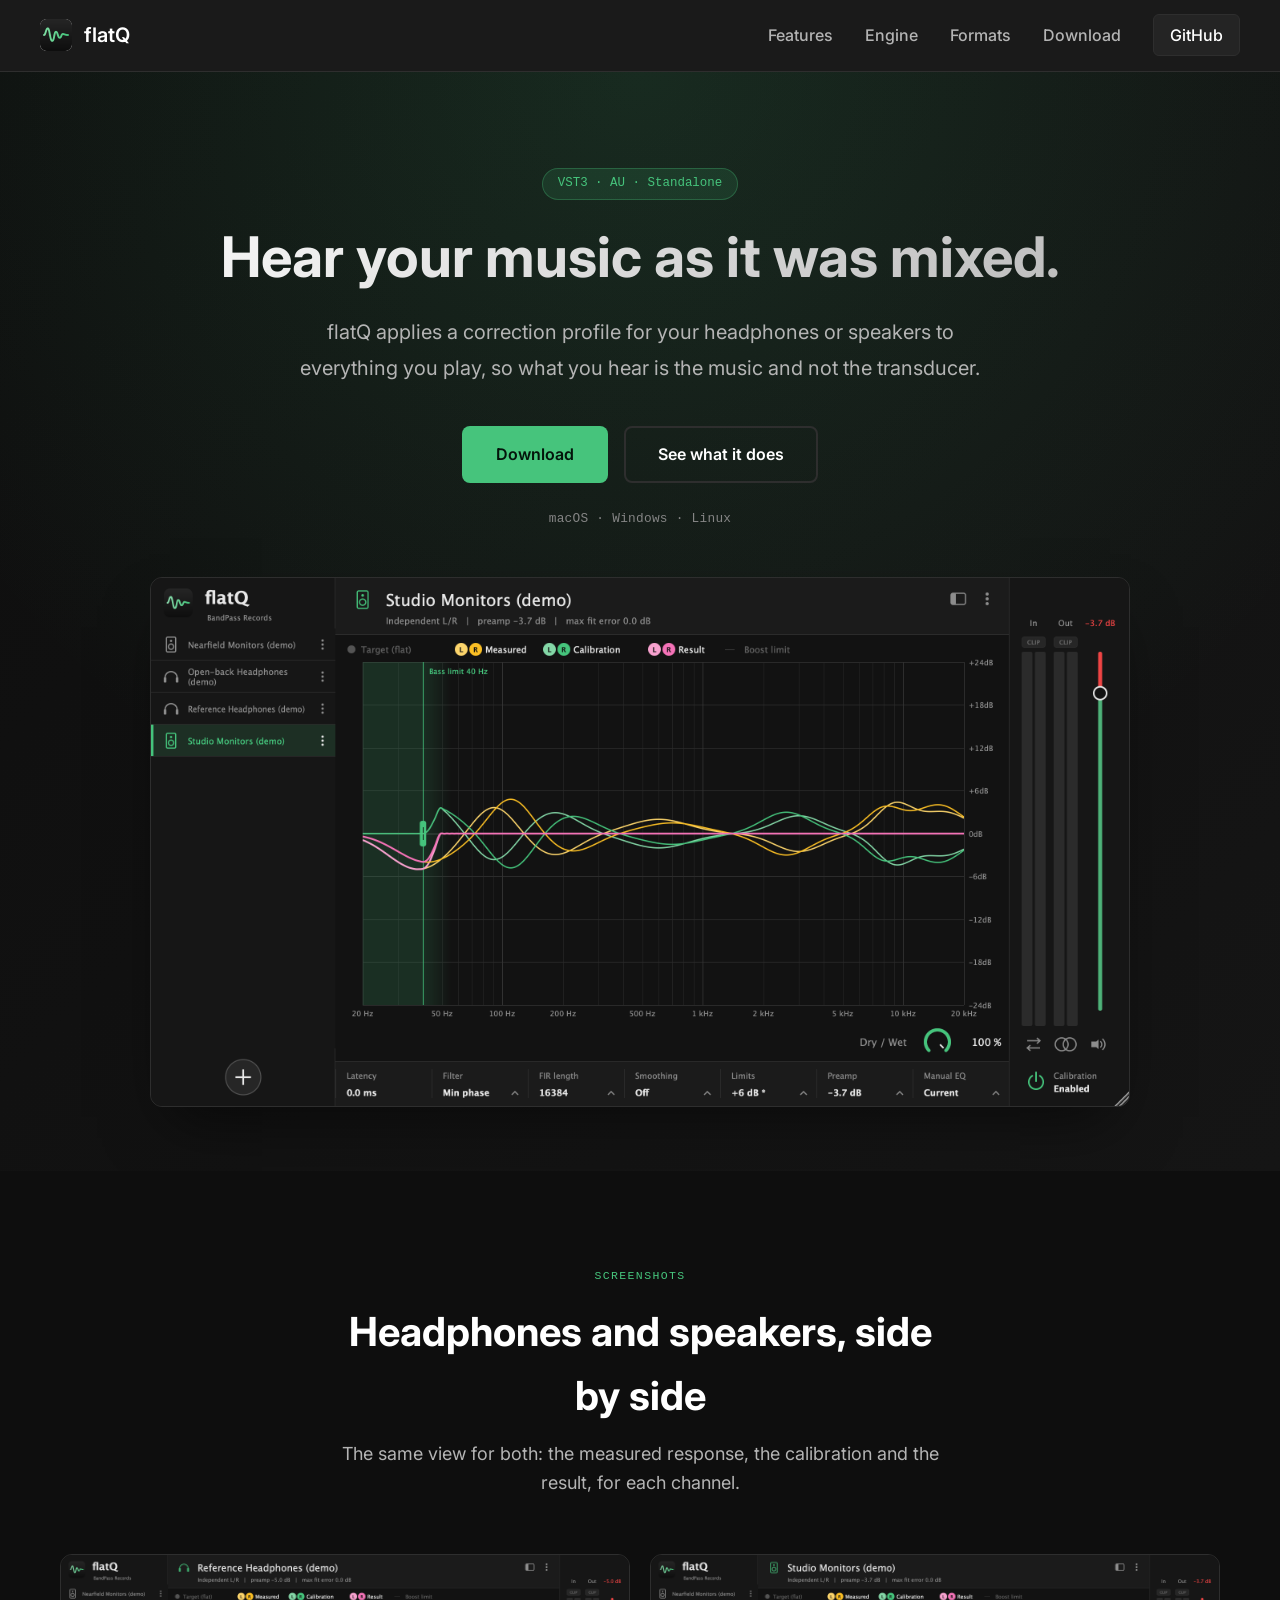
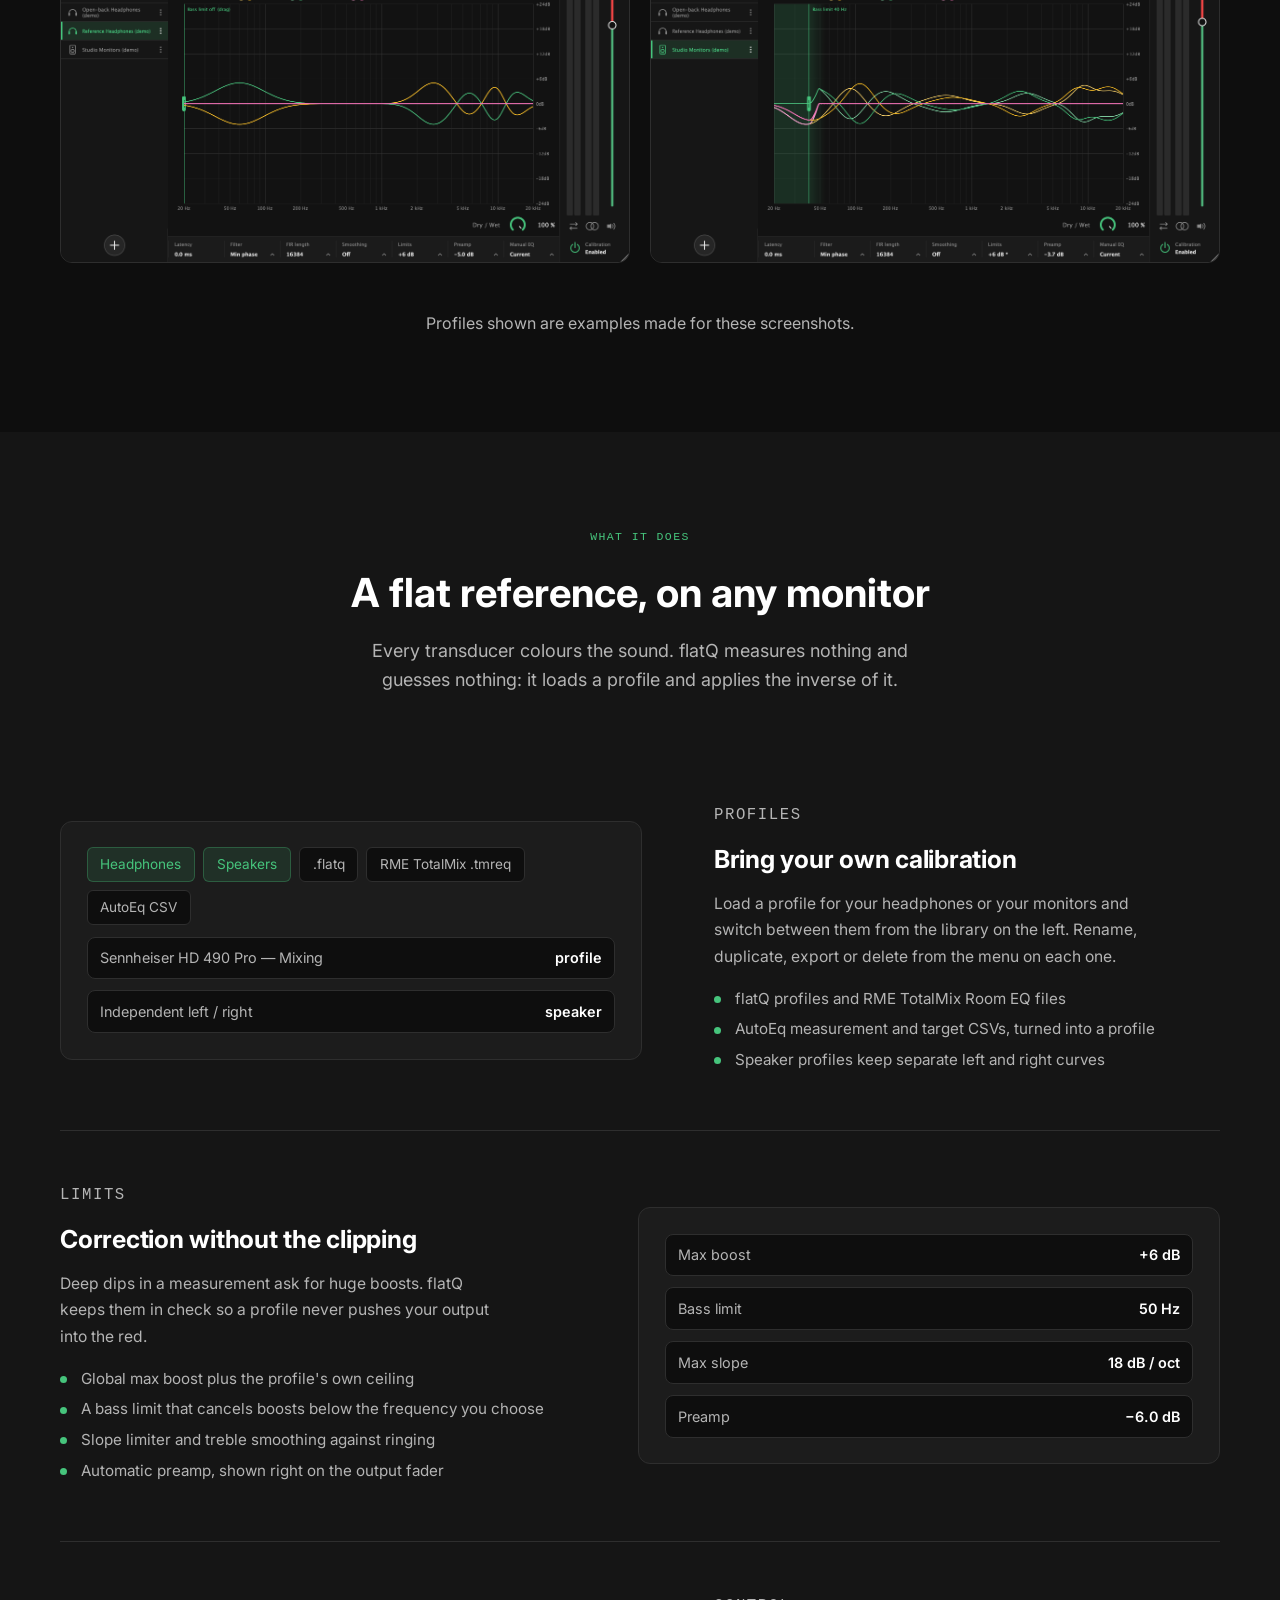
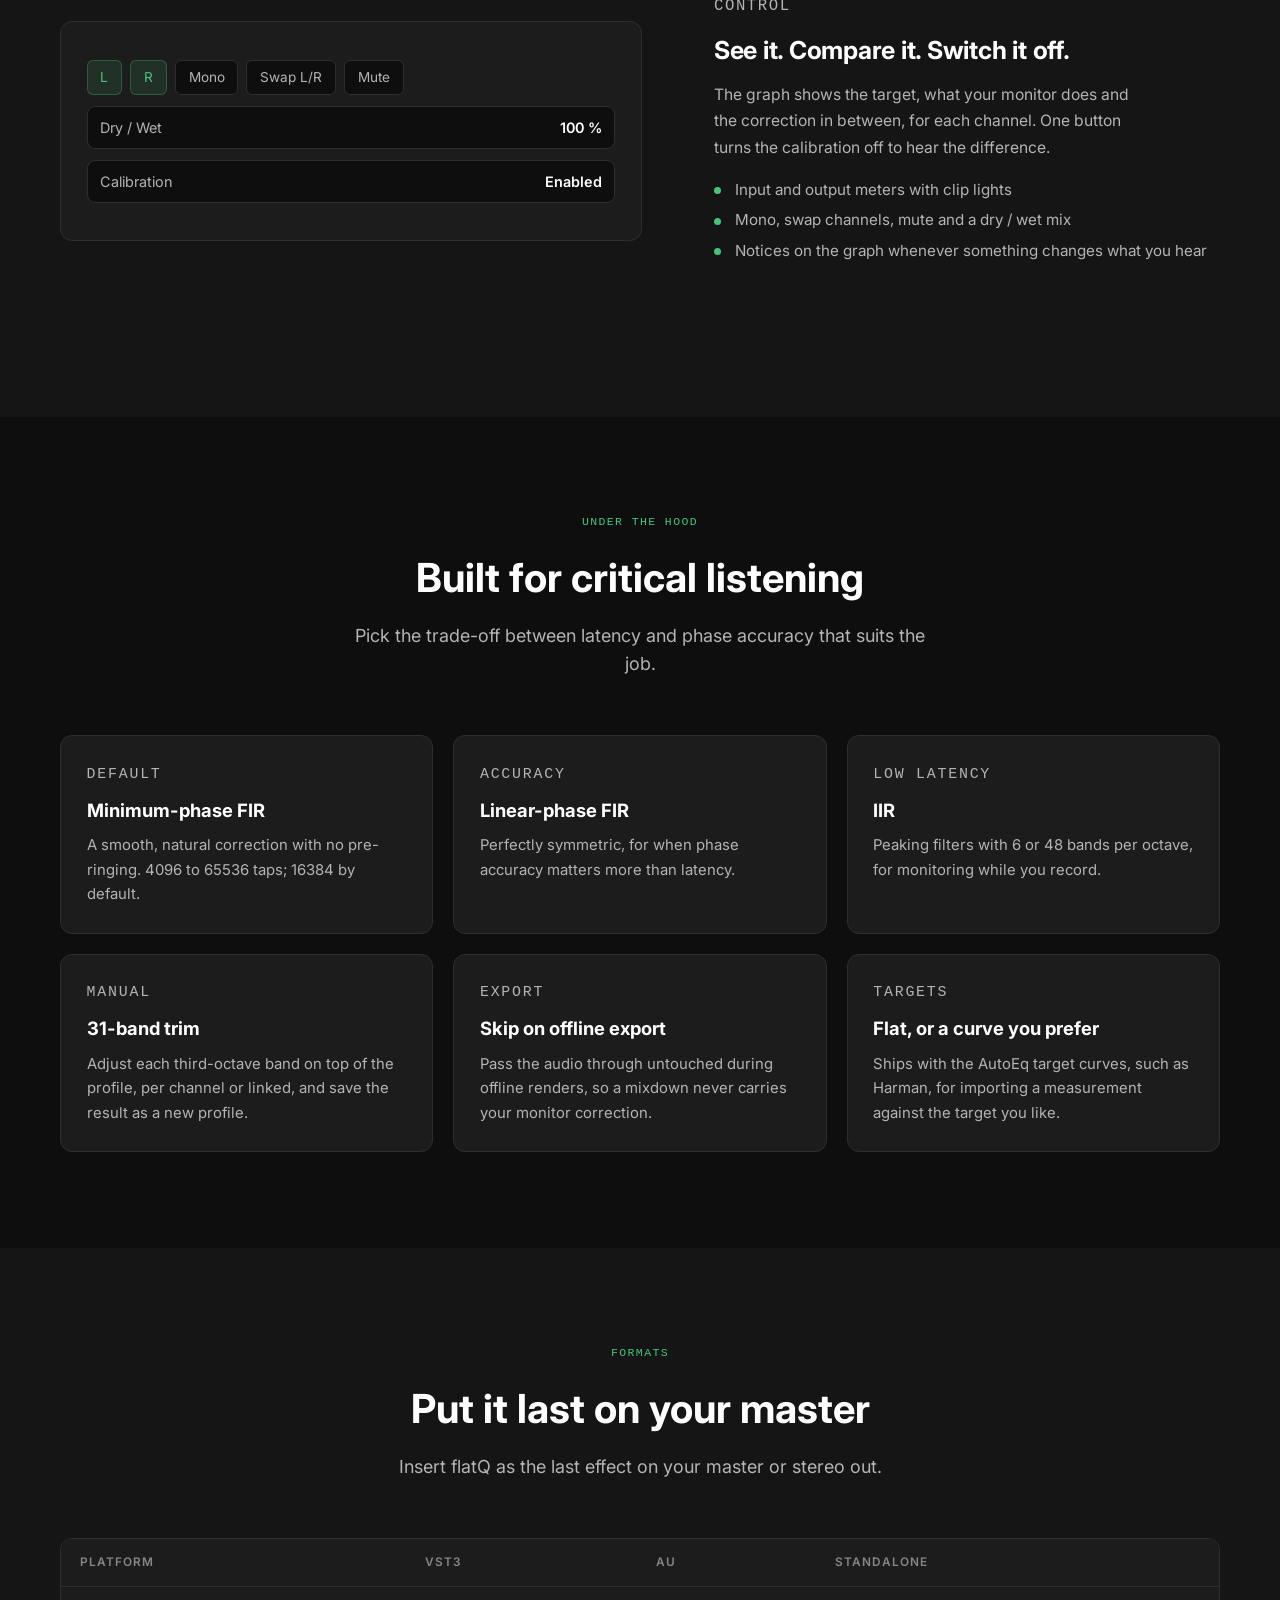
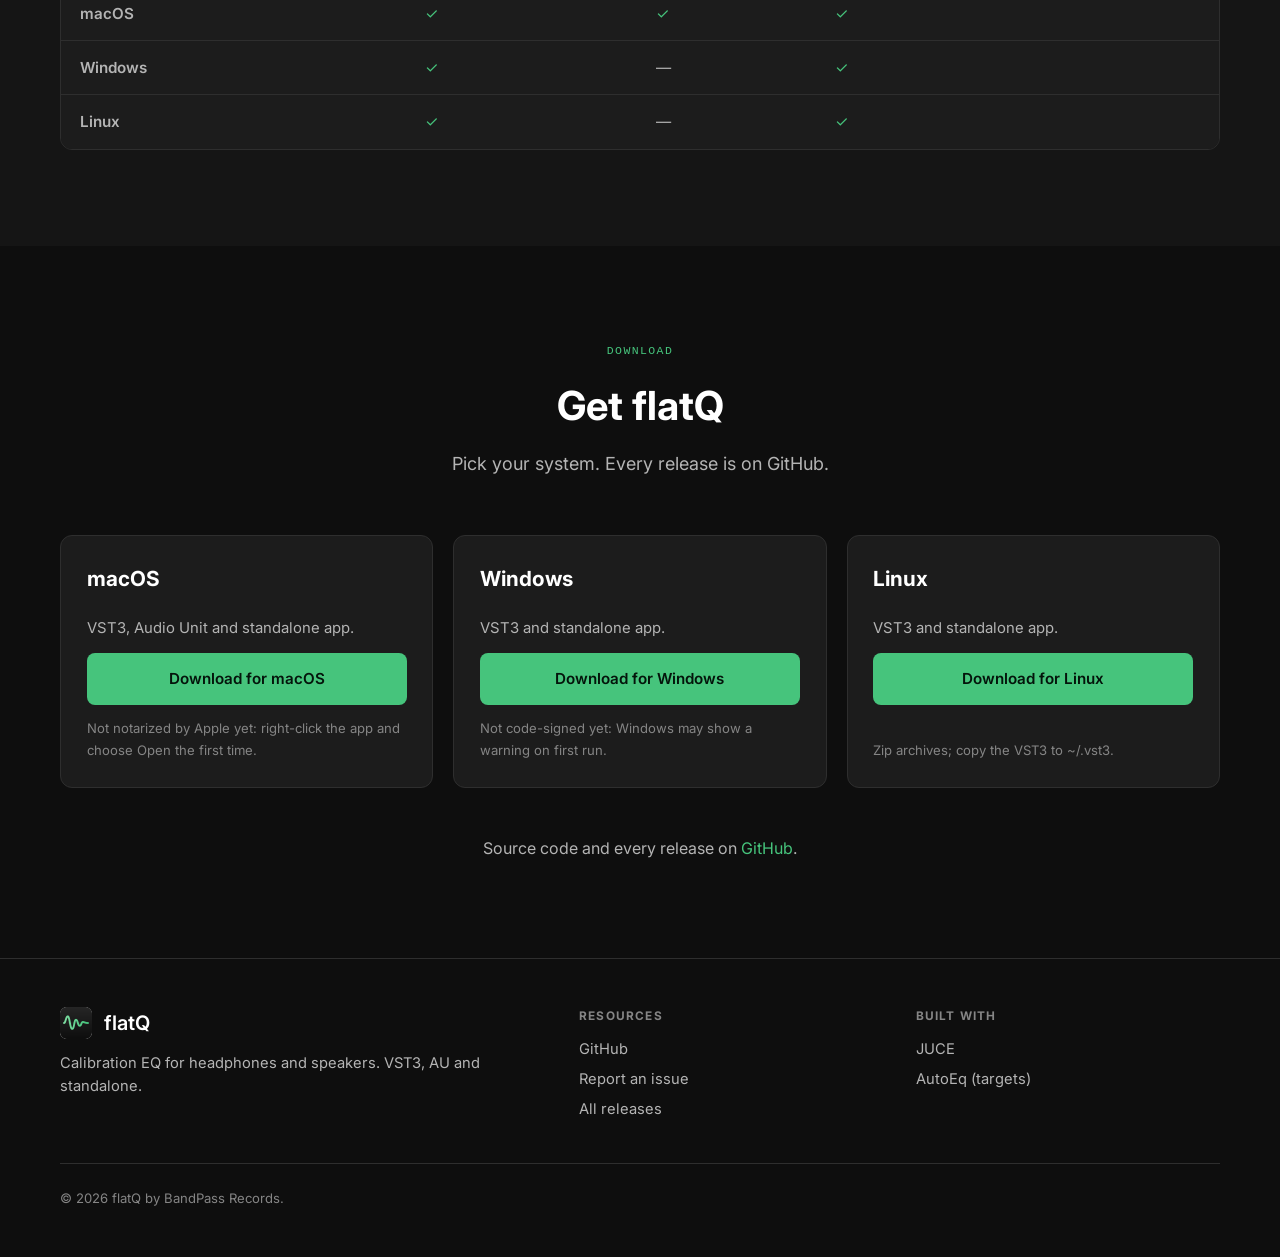
==== index.html @ 957452b2 "Site: clean screenshots with example profiles, gallery section" ====
<!doctype html>
<html lang="en">
<head>
<meta charset="utf-8">
<meta name="viewport" content="width=device-width, initial-scale=1">
<title>flatQ — Calibrate your headphones and speakers</title>
<meta name="description" content="flatQ is a calibration EQ plug-in (VST3, AU and standalone) that applies headphone and speaker correction profiles to your output.">
<link rel="icon" href="img/icon.png">
<link rel="preconnect" href="https://fonts.googleapis.com">
<link rel="preconnect" href="https://fonts.gstatic.com" crossorigin>
<link href="https://fonts.googleapis.com/css2?family=Inter:wght@300;400;500;600;700&display=swap" rel="stylesheet">
<style>
:root{
  --bg-darker:#0e0e0e; --bg-dark:#151515; --bg-card:#1c1c1c; --bg-raise:#242424;
  --text-primary:#fff; --text-secondary:#b4b4b4; --text-muted:#858585;
  --accent:#46c47c; --accent-hover:#5ad48e; --accent-soft:#46c47c1f; --accent-line:#46c47c4d;
  --border-color:#2e2e2e; --shadow:#0000008c;
}
*{box-sizing:border-box;margin:0;padding:0}
html{scroll-behavior:smooth;scroll-padding-top:72px}
body{background:var(--bg-darker);color:var(--text-primary);font-family:Inter,-apple-system,BlinkMacSystemFont,"Segoe UI",Roboto,sans-serif;line-height:1.6;overflow-x:hidden}
a{color:inherit}
.container{max-width:1200px;margin:0 auto;padding:0 20px}
.mono{font-family:SFMono-Regular,Consolas,"Liberation Mono",Menlo,monospace}

/* nav */
.navbar{position:sticky;top:0;z-index:1000;background:#1c1c1cf2;border-bottom:1px solid var(--border-color);backdrop-filter:blur(10px)}
.nav-content{display:flex;justify-content:space-between;align-items:center;padding:.9rem 0;gap:1rem}
.logo{display:flex;align-items:center;gap:12px;font-size:1.25rem;font-weight:600;text-decoration:none}
.logo img{width:32px;height:32px;border-radius:7px}
.nav-links{display:flex;align-items:center;gap:2rem}
.nav-links a{color:var(--text-secondary);font-weight:500;text-decoration:none;transition:color .3s}
.nav-links a:hover{color:var(--text-primary)}
.nav-links a.gh{background:var(--bg-raise);border:1px solid var(--border-color);border-radius:6px;padding:.45rem 1rem;color:var(--text-primary)}
.nav-links a.gh:hover{border-color:var(--accent-line)}

/* hero */
.hero{position:relative;overflow:hidden;text-align:center;padding:6rem 0 4rem;background:linear-gradient(135deg,var(--bg-darker) 0%,var(--bg-dark) 100%)}
.hero:before{content:"";position:absolute;inset:0;pointer-events:none;background:radial-gradient(circle at 50% 0,#46c47c26 0%,#0000 65%)}
.hero-content{position:relative;z-index:1}
.pill{display:inline-block;margin-bottom:1.6rem;padding:.3rem .9rem;border:1px solid var(--accent-line);background:var(--accent-soft);color:var(--accent);border-radius:99px;font-size:.78rem;text-decoration:none}
.hero-title{font-size:3.5rem;font-weight:700;line-height:1.15;margin-bottom:1.5rem;background:linear-gradient(135deg,#fff 0%,#b4b4b4 100%);-webkit-background-clip:text;background-clip:text;-webkit-text-fill-color:transparent}
.hero-subtitle{max-width:700px;margin:0 auto 2.5rem;color:var(--text-secondary);font-size:1.25rem;line-height:1.8}
.hero-buttons{display:flex;flex-wrap:wrap;justify-content:center;gap:1rem;margin-bottom:1.6rem}
.btn{display:inline-block;padding:.875rem 2rem;border-radius:8px;border:2px solid transparent;font-size:1rem;font-weight:600;text-decoration:none;transition:all .3s;cursor:pointer}
.btn-primary{background:var(--accent);color:#04140b}
.btn-primary:hover{background:var(--accent-hover);transform:translateY(-2px);box-shadow:0 8px 20px #46c47c4d}
.btn-secondary{border-color:var(--border-color);color:var(--text-primary)}
.btn-secondary:hover{border-color:var(--accent-line);background:var(--bg-card)}
.hero-plats{margin-bottom:3rem;color:var(--text-muted);font-size:.8rem;letter-spacing:.02em}
.app-window{background:var(--bg-card);border:1px solid var(--border-color);border-radius:12px;overflow:hidden}
.hero-visual .app-window{max-width:980px;margin:0 auto;box-shadow:0 30px 60px -20px var(--shadow)}
.app-window img{display:block;width:100%;height:auto}

/* sections */
section{padding:6rem 0}
.alt{background:var(--bg-dark)}
.section-head{max-width:600px;margin:0 auto 3.5rem;text-align:center}
.eyebrow{margin-bottom:.9rem;color:var(--accent);font-size:.72rem;letter-spacing:.12em;text-transform:uppercase}
.section-title{font-size:2.5rem;font-weight:700;margin-bottom:.75rem}
.section-subtitle{color:var(--text-secondary);font-size:1.125rem}

/* feature rows */
.feature-row{display:grid;grid-template-columns:1.15fr 1fr;gap:4.5rem;align-items:center;padding:3.2rem 0;border-bottom:1px solid var(--border-color)}
.feature-row:last-child{border-bottom:none}
.feature-row.reverse{grid-template-columns:1fr 1.15fr}
.feature-row.reverse .feature-visual{order:2}
.feature-kicker{margin-bottom:.7rem;color:var(--accent);font-size:.72rem;letter-spacing:.1em;text-transform:uppercase}
.feature-copy h3{margin-bottom:.7rem;font-size:1.55rem;font-weight:700;letter-spacing:-.01em}
.feature-copy p{color:var(--text-secondary);max-width:44ch;font-size:.98rem;line-height:1.7}
.feature-copy ul{margin-top:1rem;list-style:none;color:var(--text-secondary);font-size:.95rem}
.feature-copy li{position:relative;padding-left:1.3rem;margin-bottom:.4rem}
.feature-copy li:before{content:"";position:absolute;left:0;top:.62em;width:7px;height:7px;border-radius:50%;background:var(--accent)}
.visual{padding:1.6rem;display:flex;flex-direction:column;gap:.7rem;min-height:220px;justify-content:center}
.chips{display:flex;flex-wrap:wrap;gap:.5rem}
.chip{padding:.35rem .8rem;border:1px solid var(--border-color);border-radius:6px;background:var(--bg-darker);color:var(--text-secondary);font-size:.85rem}
.chip.on{border-color:var(--accent-line);background:var(--accent-soft);color:var(--accent)}
.row{display:flex;justify-content:space-between;gap:1rem;padding:.55rem .8rem;border:1px solid var(--border-color);border-radius:8px;background:var(--bg-darker);font-size:.9rem;color:var(--text-secondary)}
.row b{color:var(--text-primary);font-weight:600}

.shots{display:grid;grid-template-columns:1fr 1fr;gap:1.25rem}
.shots figure{margin:0}
/* cards */
.grid{display:grid;grid-template-columns:repeat(3,1fr);gap:1.25rem}
.card{padding:1.6rem;border:1px solid var(--border-color);border-radius:12px;background:var(--bg-card);transition:border-color .3s,transform .3s}
.card:hover{border-color:var(--accent-line);transform:translateY(-3px)}
.card .eyebrow{margin-bottom:.6rem}
.card h3{margin-bottom:.5rem;font-size:1.15rem}
.card p{color:var(--text-secondary);font-size:.93rem;line-height:1.65}
.more{margin-top:3rem;text-align:center;color:var(--text-secondary)}
.more a{color:var(--accent);text-decoration:none}
.more a:hover{text-decoration:underline}

/* formats table */
.table-wrap{overflow-x:auto;border:1px solid var(--border-color);border-radius:12px}
table{width:100%;border-collapse:collapse;background:var(--bg-card);font-size:.95rem}
th,td{padding:.9rem 1.2rem;text-align:left;border-bottom:1px solid var(--border-color)}
th{color:var(--text-muted);font-size:.74rem;letter-spacing:.08em;text-transform:uppercase;font-weight:600}
tr:last-child td{border-bottom:none}
td:first-child{font-weight:600}
td{color:var(--text-secondary)}
.yes{color:var(--accent)}

/* download */
.dl{display:grid;grid-template-columns:repeat(3,1fr);gap:1.25rem}
.dl .card{display:flex;flex-direction:column;gap:.8rem}
.dl .card h3{font-size:1.3rem}
.dl .card .note{margin-top:auto;color:var(--text-muted);font-size:.82rem}
.dl .btn{text-align:center;padding:.75rem 1.2rem;font-size:.95rem}

footer{padding:3rem 0;background:var(--bg-darker);border-top:1px solid var(--border-color)}
.foot{display:grid;grid-template-columns:1.6fr 1fr 1fr;gap:2rem}
.foot h4{margin-bottom:.8rem;color:var(--text-muted);font-size:.74rem;letter-spacing:.1em;text-transform:uppercase}
.foot p,.foot a{display:block;margin-bottom:.4rem;color:var(--text-secondary);font-size:.92rem;text-decoration:none}
.foot a:hover{color:var(--accent)}
.copy{margin-top:2.2rem;padding-top:1.5rem;border-top:1px solid var(--border-color);color:var(--text-muted);font-size:.82rem}

@media (max-width:900px){
  .hero-title{font-size:2.4rem}.section-title{font-size:2rem}
  .feature-row,.feature-row.reverse{grid-template-columns:1fr;gap:2rem}
  .feature-row.reverse .feature-visual{order:0}
  .grid,.dl,.foot,.shots{grid-template-columns:1fr}
  .nav-links a:not(.gh){display:none}
}
</style>
</head>
<body>

<header class="navbar">
  <div class="container nav-content">
    <a class="logo" href="#"><img src="img/icon.png" alt="">flatQ</a>
    <nav class="nav-links">
      <a href="#features">Features</a>
      <a href="#engine">Engine</a>
      <a href="#formats">Formats</a>
      <a href="#download">Download</a>
      <a class="gh" href="https://github.com/bandpassrecords/flatQ">GitHub</a>
    </nav>
  </div>
</header>

<main>
<section class="hero" style="padding-top:6rem">
  <div class="container hero-content">
    <a class="pill mono" href="#download">VST3 · AU · Standalone</a>
    <h1 class="hero-title">Hear your music as it was mixed.</h1>
    <p class="hero-subtitle">flatQ applies a correction profile for your headphones or speakers to everything you play, so what you hear is the music and not the transducer.</p>
    <div class="hero-buttons">
      <a class="btn btn-primary" href="#download">Download</a>
      <a class="btn btn-secondary" href="#features">See what it does</a>
    </div>
    <p class="hero-plats mono">macOS · Windows · Linux</p>
    <div class="hero-visual">
      <div class="app-window"><img src="img/app.png" alt="flatQ showing the left and right correction curves of a speaker profile, with the profile list, level meters and output fader"></div>
    </div>
  </div>
</section>

<section id="gallery">
  <div class="container">
    <div class="section-head">
      <p class="eyebrow mono">Screenshots</p>
      <h2 class="section-title">Headphones and speakers, side by side</h2>
      <p class="section-subtitle">The same view for both: the measured response, the calibration and the result, for each channel.</p>
    </div>
    <div class="shots">
      <figure class="app-window"><img src="img/app-headphones.png" alt="flatQ with a headphone profile loaded" loading="lazy"></figure>
      <figure class="app-window"><img src="img/app.png" alt="flatQ with a speaker profile loaded" loading="lazy"></figure>
    </div>
    <p class="more">Profiles shown are examples made for these screenshots.</p>
  </div>
</section>

<section id="features" class="alt">
  <div class="container">
    <div class="section-head">
      <p class="eyebrow mono">What it does</p>
      <h2 class="section-title">A flat reference, on any monitor</h2>
      <p class="section-subtitle">Every transducer colours the sound. flatQ measures nothing and guesses nothing: it loads a profile and applies the inverse of it.</p>
    </div>

    <div class="feature-rows">
      <div class="feature-row">
        <div class="feature-visual app-window visual">
          <div class="chips"><span class="chip on">Headphones</span><span class="chip on">Speakers</span><span class="chip">.flatq</span><span class="chip">RME TotalMix .tmreq</span><span class="chip">AutoEq CSV</span></div>
          <div class="row"><span>Sennheiser HD 490 Pro — Mixing</span><b>profile</b></div>
          <div class="row"><span>Independent left / right</span><b>speaker</b></div>
        </div>
        <div class="feature-copy">
          <p class="feature-kicker mono">Profiles</p>
          <h3>Bring your own calibration</h3>
          <p>Load a profile for your headphones or your monitors and switch between them from the library on the left. Rename, duplicate, export or delete from the menu on each one.</p>
          <ul>
            <li>flatQ profiles and RME TotalMix Room EQ files</li>
            <li>AutoEq measurement and target CSVs, turned into a profile</li>
            <li>Speaker profiles keep separate left and right curves</li>
          </ul>
        </div>
      </div>

      <div class="feature-row reverse">
        <div class="feature-visual app-window visual">
          <div class="row"><span>Max boost</span><b>+6 dB</b></div>
          <div class="row"><span>Bass limit</span><b>50 Hz</b></div>
          <div class="row"><span>Max slope</span><b>18 dB / oct</b></div>
          <div class="row"><span>Preamp</span><b>−6.0 dB</b></div>
        </div>
        <div class="feature-copy">
          <p class="feature-kicker mono">Limits</p>
          <h3>Correction without the clipping</h3>
          <p>Deep dips in a measurement ask for huge boosts. flatQ keeps them in check so a profile never pushes your output into the red.</p>
          <ul>
            <li>Global max boost plus the profile's own ceiling</li>
            <li>A bass limit that cancels boosts below the frequency you choose</li>
            <li>Slope limiter and treble smoothing against ringing</li>
            <li>Automatic preamp, shown right on the output fader</li>
          </ul>
        </div>
      </div>

      <div class="feature-row">
        <div class="feature-visual app-window visual">
          <div class="chips"><span class="chip on">L</span><span class="chip on">R</span><span class="chip">Mono</span><span class="chip">Swap L/R</span><span class="chip">Mute</span></div>
          <div class="row"><span>Dry / Wet</span><b>100 %</b></div>
          <div class="row"><span>Calibration</span><b class="yes">Enabled</b></div>
        </div>
        <div class="feature-copy">
          <p class="feature-kicker mono">Control</p>
          <h3>See it. Compare it. Switch it off.</h3>
          <p>The graph shows the target, what your monitor does and the correction in between, for each channel. One button turns the calibration off to hear the difference.</p>
          <ul>
            <li>Input and output meters with clip lights</li>
            <li>Mono, swap channels, mute and a dry / wet mix</li>
            <li>Notices on the graph whenever something changes what you hear</li>
          </ul>
        </div>
      </div>
    </div>
  </div>
</section>

<section id="engine">
  <div class="container">
    <div class="section-head">
      <p class="eyebrow mono">Under the hood</p>
      <h2 class="section-title">Built for critical listening</h2>
      <p class="section-subtitle">Pick the trade-off between latency and phase accuracy that suits the job.</p>
    </div>
    <div class="grid">
      <div class="card"><p class="eyebrow mono">Default</p><h3>Minimum-phase FIR</h3><p>A smooth, natural correction with no pre-ringing. 4096 to 65536 taps; 16384 by default.</p></div>
      <div class="card"><p class="eyebrow mono">Accuracy</p><h3>Linear-phase FIR</h3><p>Perfectly symmetric, for when phase accuracy matters more than latency.</p></div>
      <div class="card"><p class="eyebrow mono">Low latency</p><h3>IIR</h3><p>Peaking filters with 6 or 48 bands per octave, for monitoring while you record.</p></div>
      <div class="card"><p class="eyebrow mono">Manual</p><h3>31-band trim</h3><p>Adjust each third-octave band on top of the profile, per channel or linked, and save the result as a new profile.</p></div>
      <div class="card"><p class="eyebrow mono">Export</p><h3>Skip on offline export</h3><p>Pass the audio through untouched during offline renders, so a mixdown never carries your monitor correction.</p></div>
      <div class="card"><p class="eyebrow mono">Targets</p><h3>Flat, or a curve you prefer</h3><p>Ships with the AutoEq target curves, such as Harman, for importing a measurement against the target you like.</p></div>
    </div>
  </div>
</section>

<section id="formats" class="alt">
  <div class="container">
    <div class="section-head">
      <p class="eyebrow mono">Formats</p>
      <h2 class="section-title">Put it last on your master</h2>
      <p class="section-subtitle">Insert flatQ as the last effect on your master or stereo out.</p>
    </div>
    <div class="table-wrap">
      <table>
        <thead><tr><th>Platform</th><th>VST3</th><th>AU</th><th>Standalone</th></tr></thead>
        <tbody>
          <tr><td>macOS</td><td class="yes">✓</td><td class="yes">✓</td><td class="yes">✓</td></tr>
          <tr><td>Windows</td><td class="yes">✓</td><td>—</td><td class="yes">✓</td></tr>
          <tr><td>Linux</td><td class="yes">✓</td><td>—</td><td class="yes">✓</td></tr>
        </tbody>
      </table>
    </div>
  </div>
</section>

<section id="download">
  <div class="container">
    <div class="section-head">
      <p class="eyebrow mono">Download</p>
      <h2 class="section-title">Get flatQ</h2>
      <p class="section-subtitle">Pick your system. Every release is on GitHub.</p>
    </div>
    <div class="dl">
      <div class="card"><h3>macOS</h3><p>VST3, Audio Unit and standalone app.</p><a class="btn btn-primary" href="https://github.com/bandpassrecords/flatQ/releases/latest">Download for macOS</a><p class="note">Not notarized by Apple yet: right-click the app and choose Open the first time.</p></div>
      <div class="card"><h3>Windows</h3><p>VST3 and standalone app.</p><a class="btn btn-primary" href="https://github.com/bandpassrecords/flatQ/releases/latest">Download for Windows</a><p class="note">Not code-signed yet: Windows may show a warning on first run.</p></div>
      <div class="card"><h3>Linux</h3><p>VST3 and standalone app.</p><a class="btn btn-primary" href="https://github.com/bandpassrecords/flatQ/releases/latest">Download for Linux</a><p class="note">Zip archives; copy the VST3 to ~/.vst3.</p></div>
    </div>
    <p class="more">Source code and every release on <a href="https://github.com/bandpassrecords/flatQ">GitHub</a>.</p>
  </div>
</section>
</main>

<footer>
  <div class="container">
    <div class="foot">
      <div><div class="logo" style="margin-bottom:.8rem"><img src="img/icon.png" alt="">flatQ</div><p>Calibration EQ for headphones and speakers. VST3, AU and standalone.</p></div>
      <div><h4>Resources</h4><a href="https://github.com/bandpassrecords/flatQ">GitHub</a><a href="https://github.com/bandpassrecords/flatQ/issues">Report an issue</a><a href="https://github.com/bandpassrecords/flatQ/releases">All releases</a></div>
      <div><h4>Built with</h4><a href="https://juce.com">JUCE</a><a href="https://github.com/jaakkopasanen/AutoEq">AutoEq (targets)</a></div>
    </div>
    <p class="copy">© 2026 flatQ by BandPass Records.</p>
  </div>
</footer>
</body>
</html>
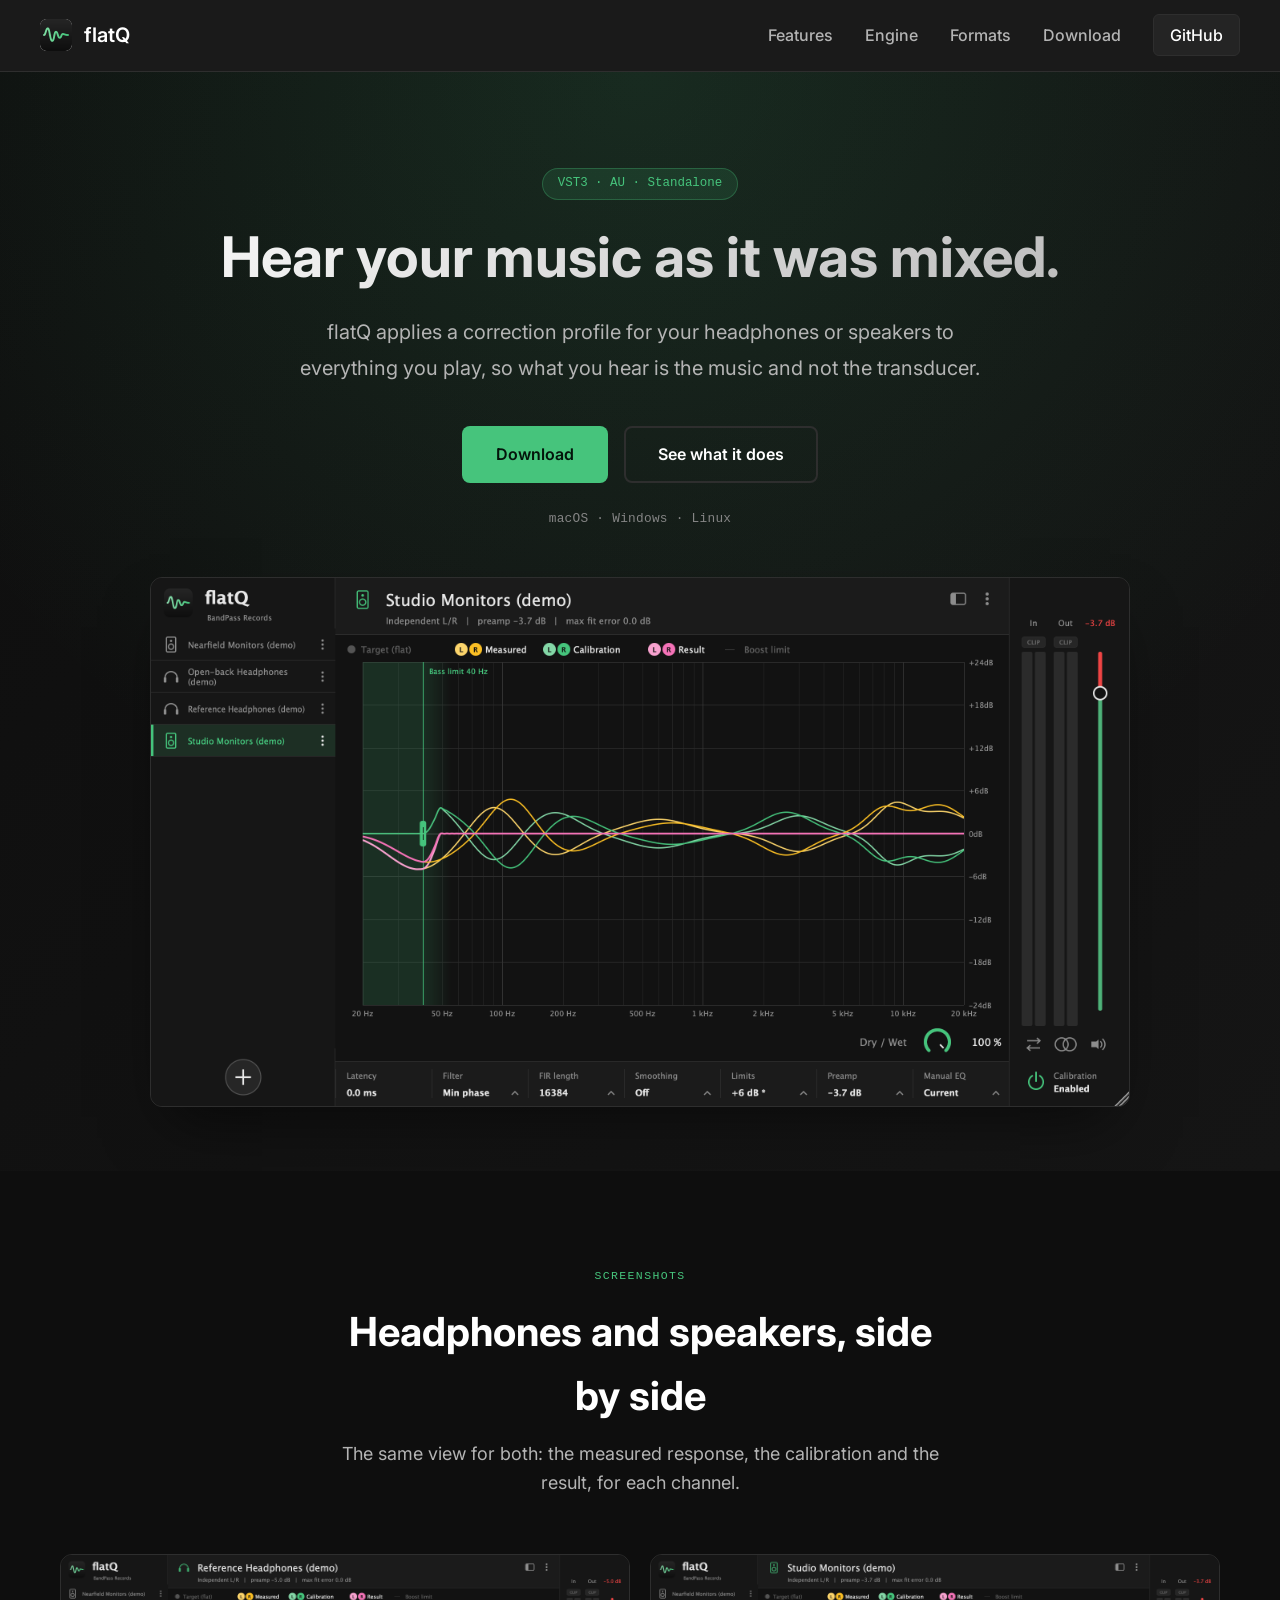
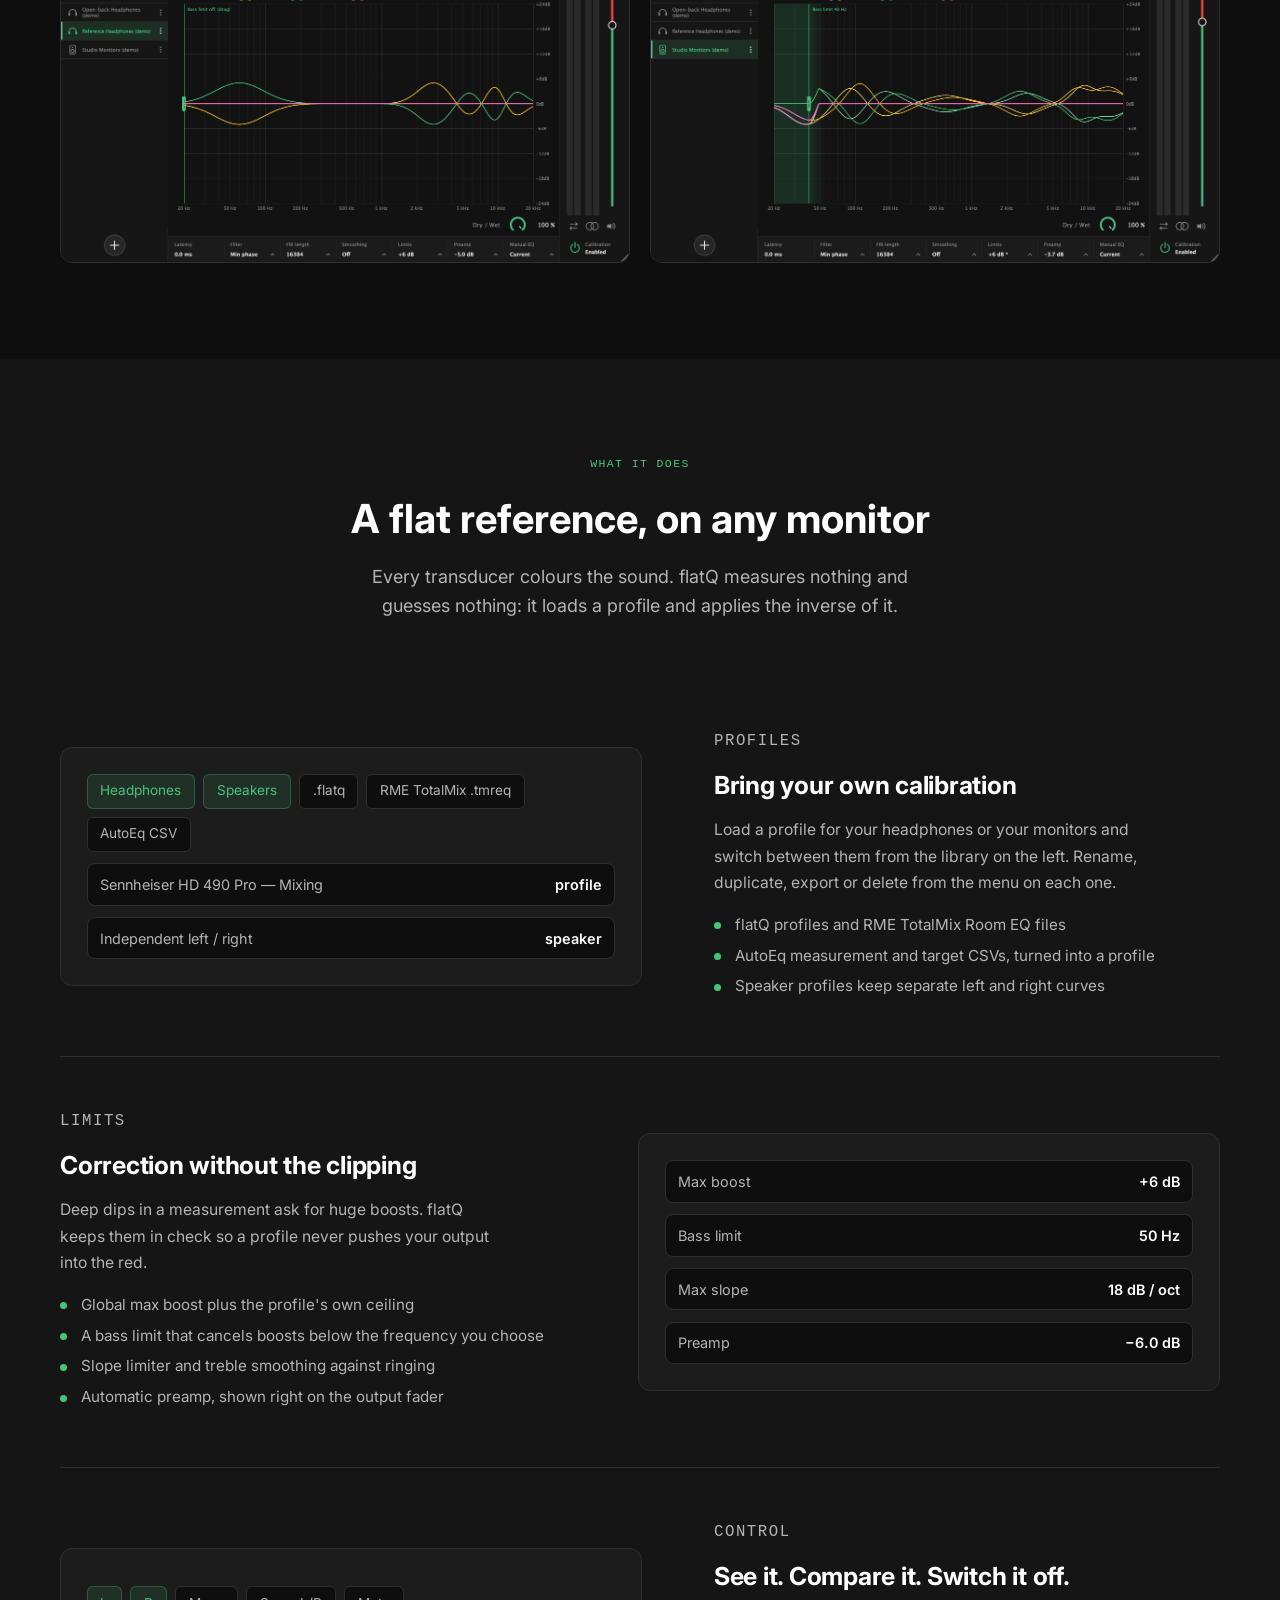
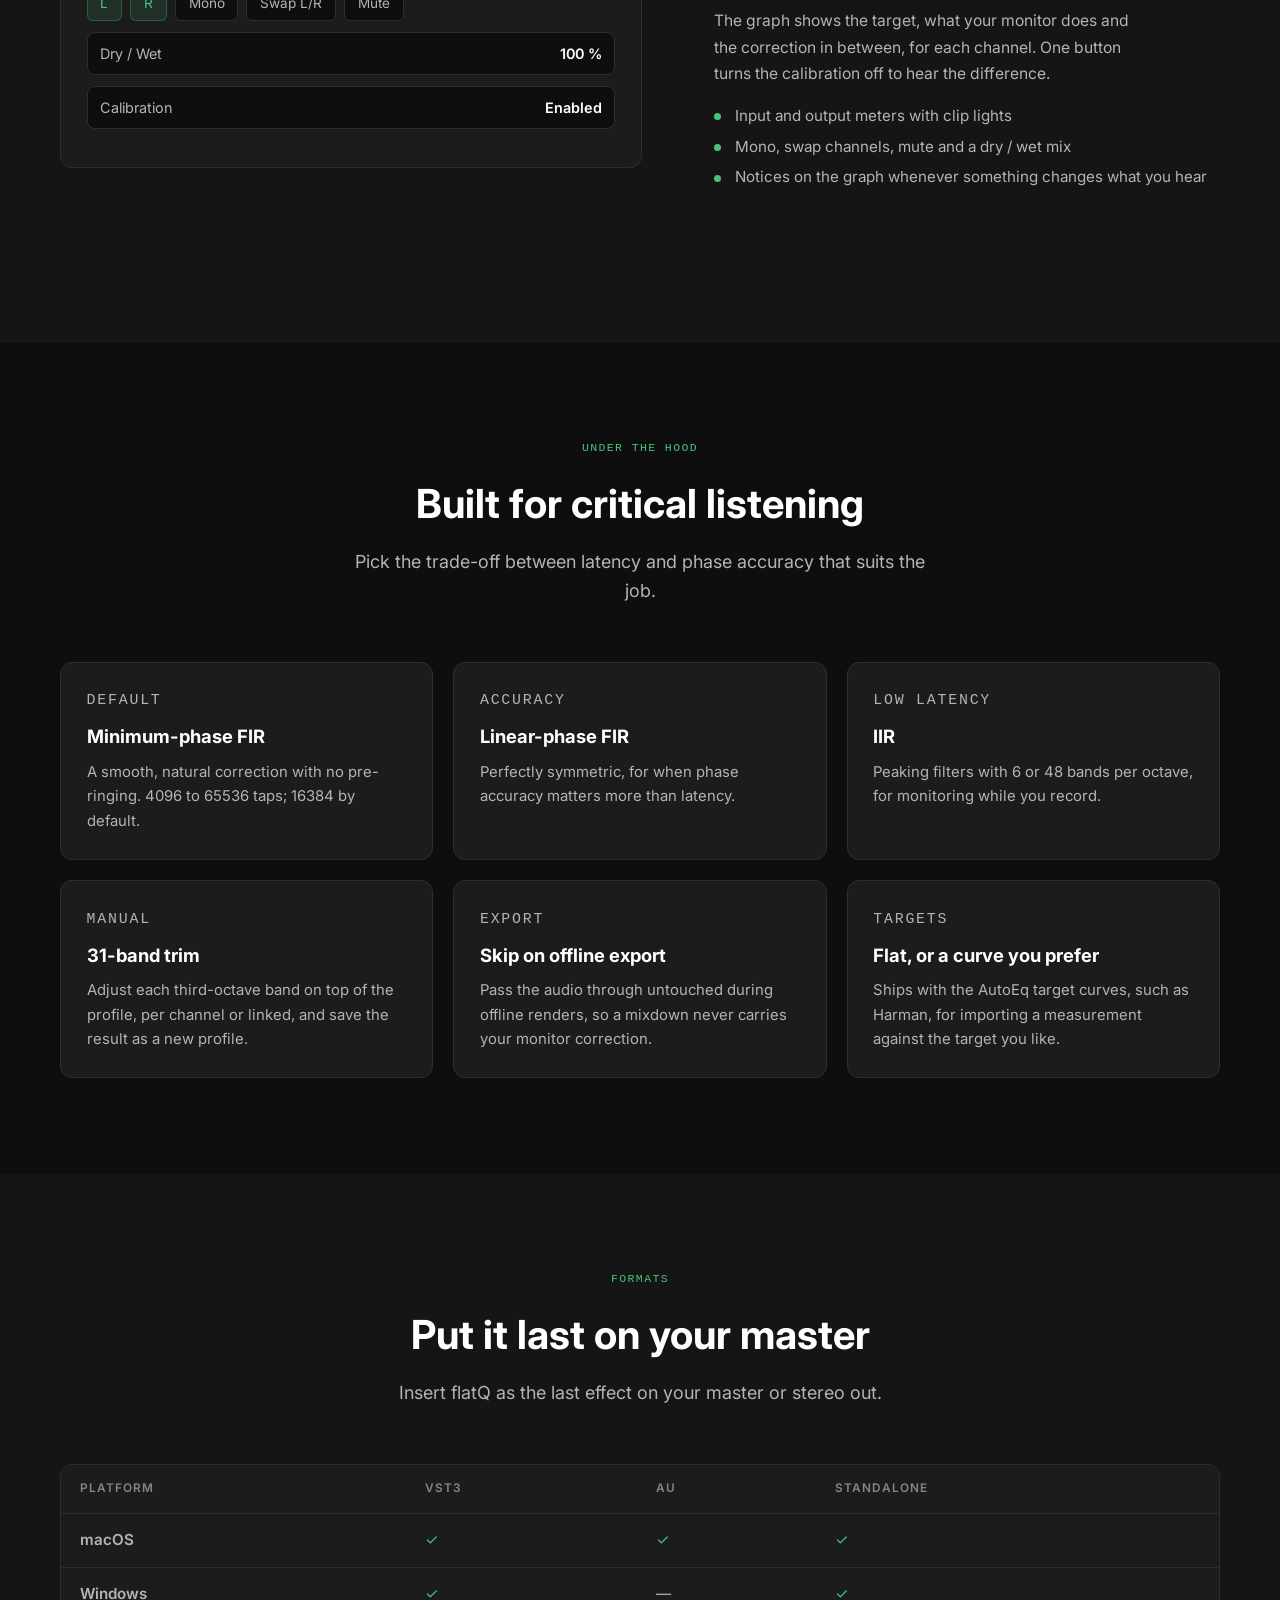
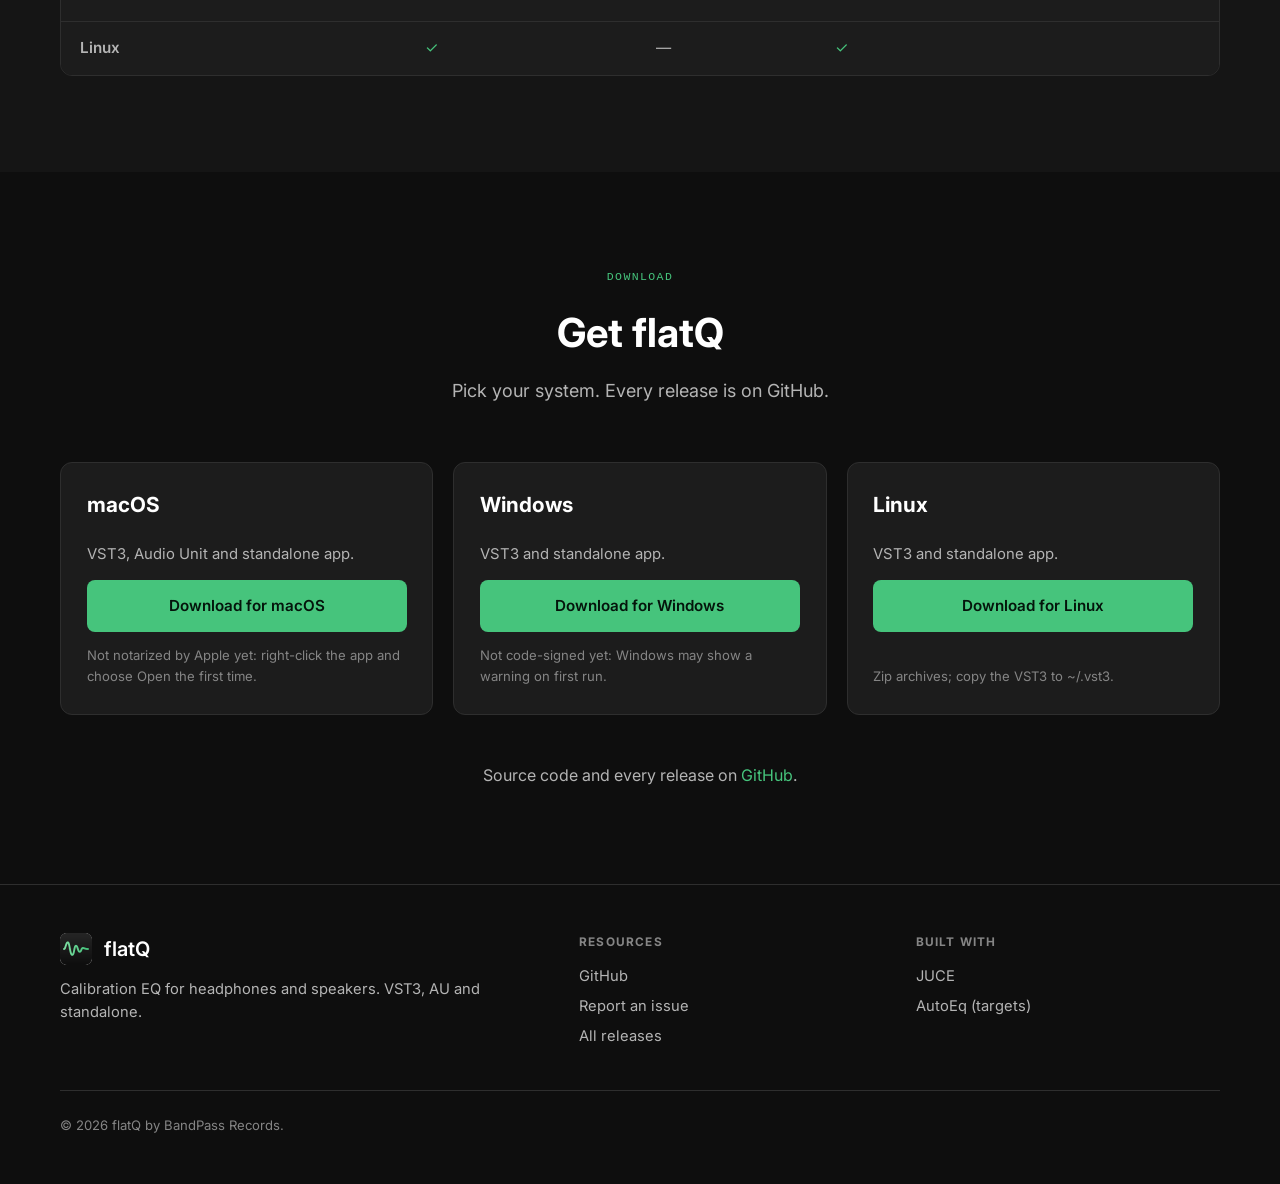
==== commit 68868249: "Site: drop the note under the screenshots" ====
--- a/index.html
+++ b/index.html
@@ -167,7 +167,6 @@
       <figure class="app-window"><img src="img/app-headphones.png" alt="flatQ with a headphone profile loaded" loading="lazy"></figure>
       <figure class="app-window"><img src="img/app.png" alt="flatQ with a speaker profile loaded" loading="lazy"></figure>
     </div>
-    <p class="more">Profiles shown are examples made for these screenshots.</p>
   </div>
 </section>
 
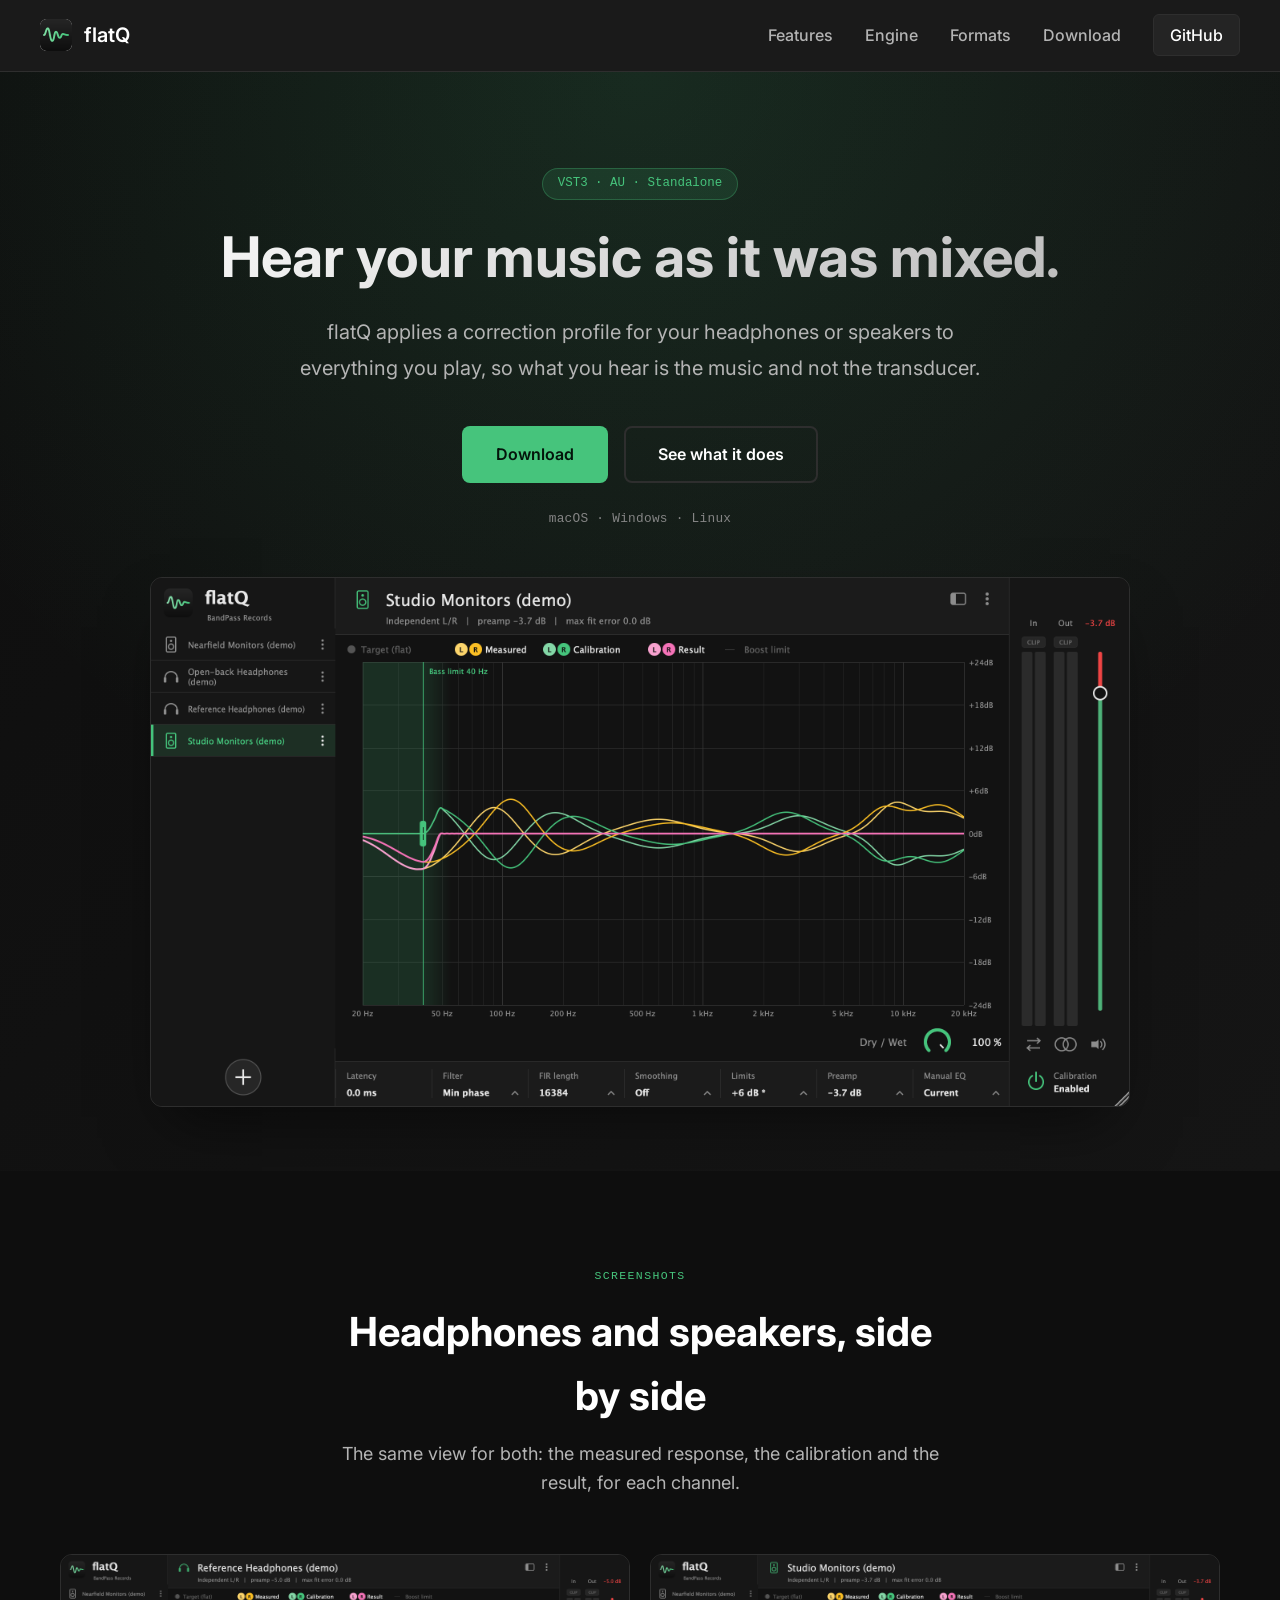
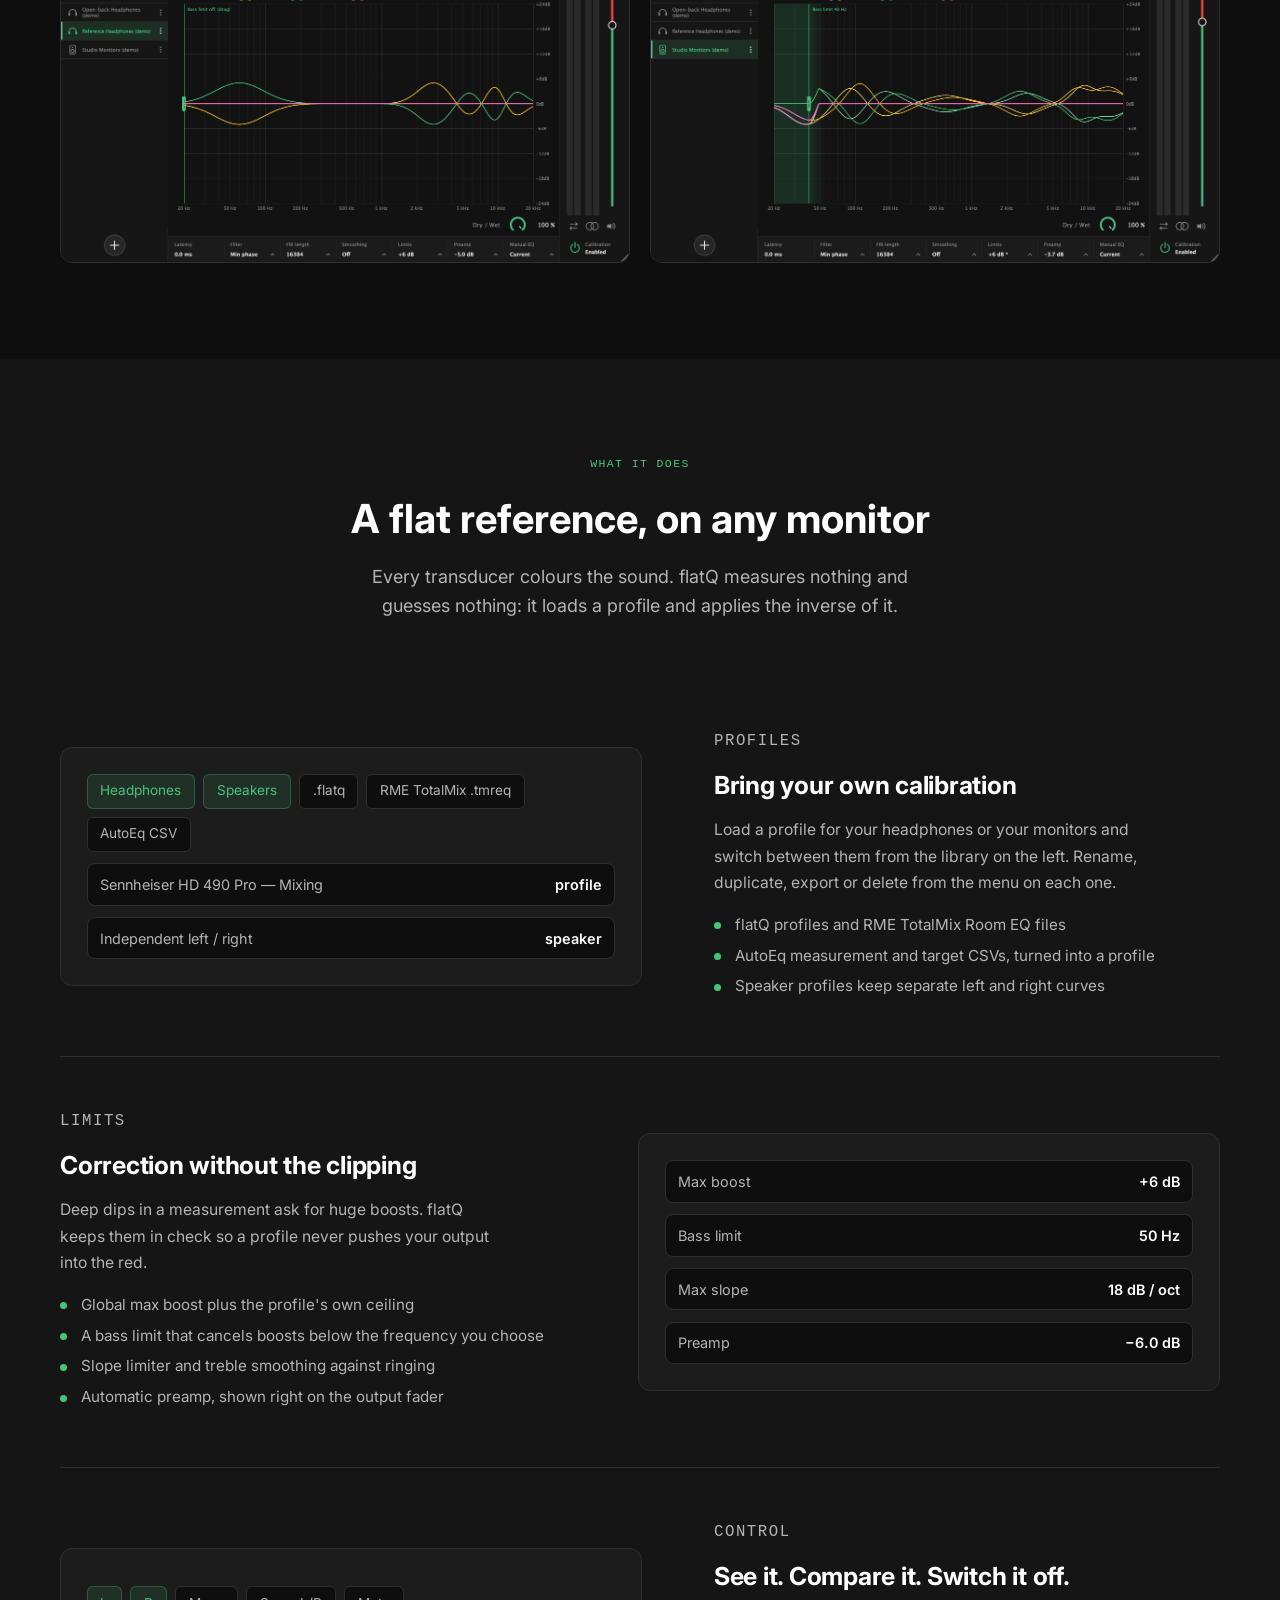
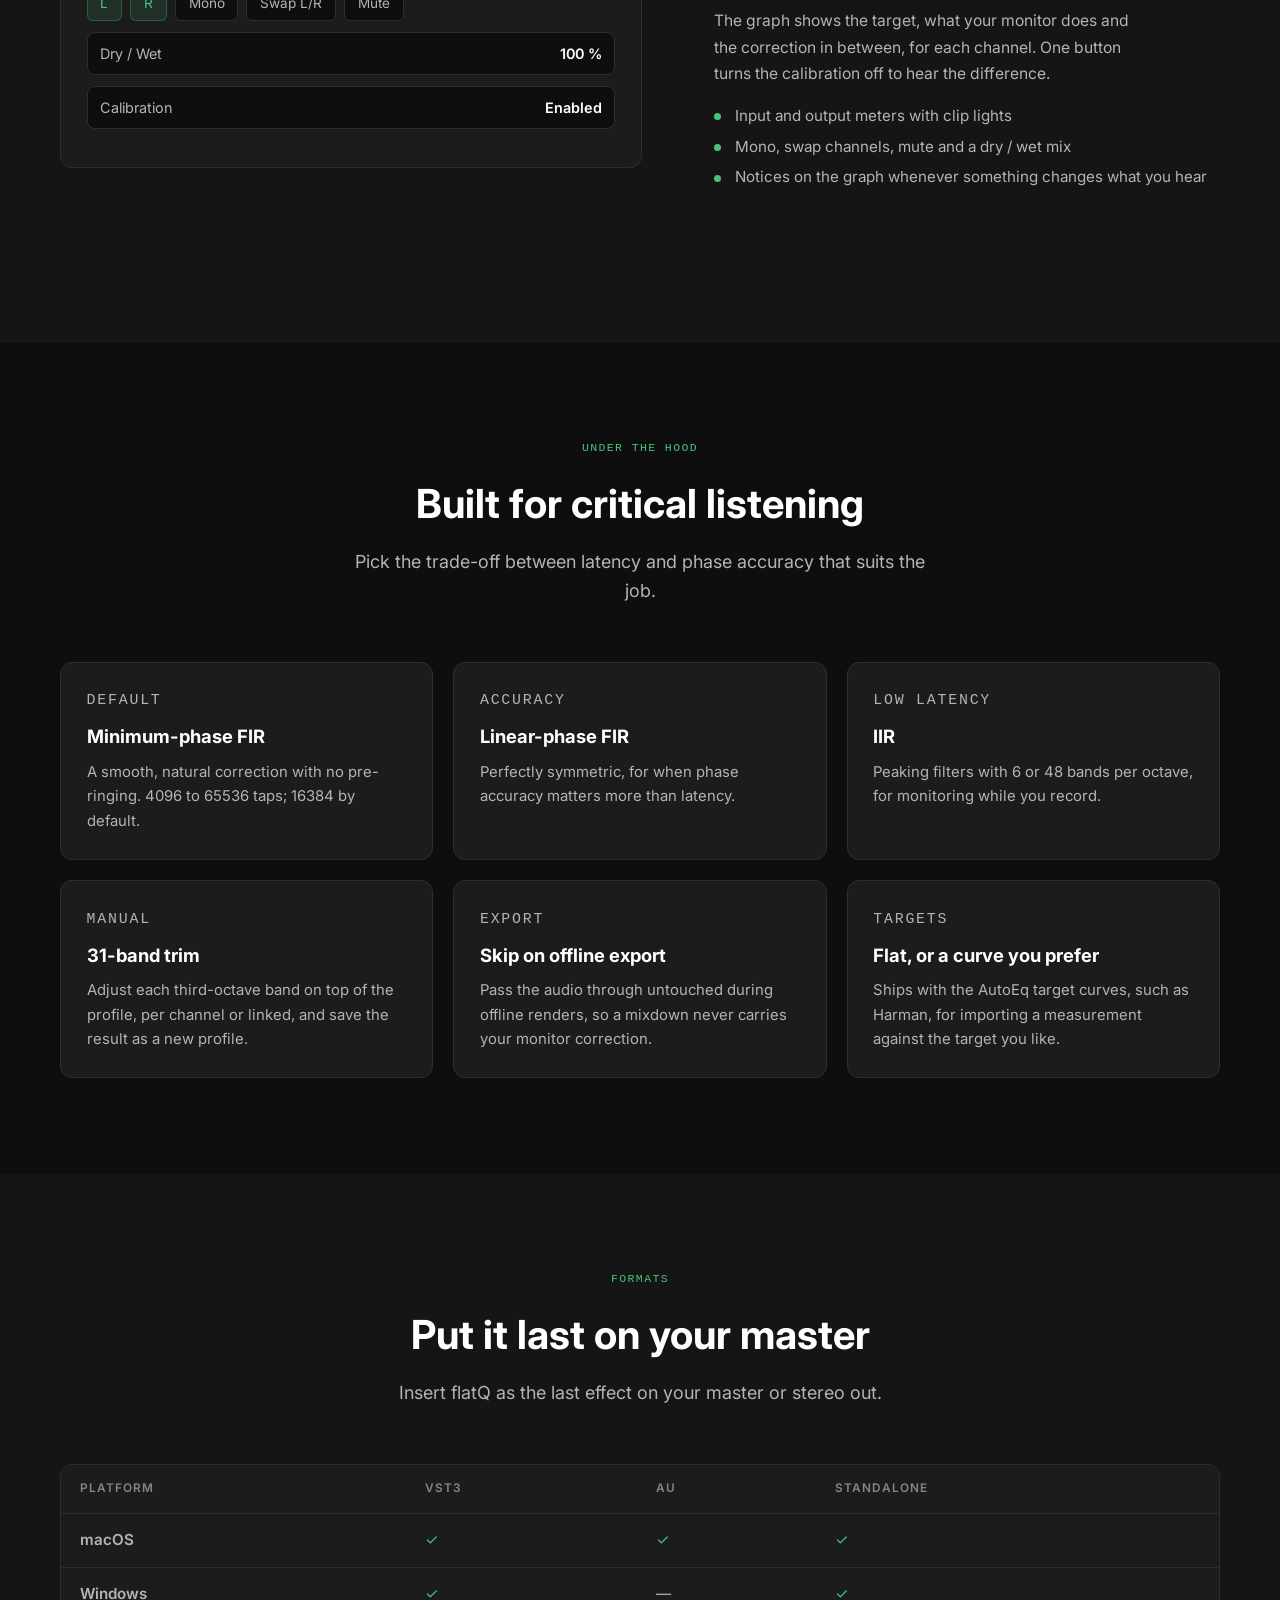
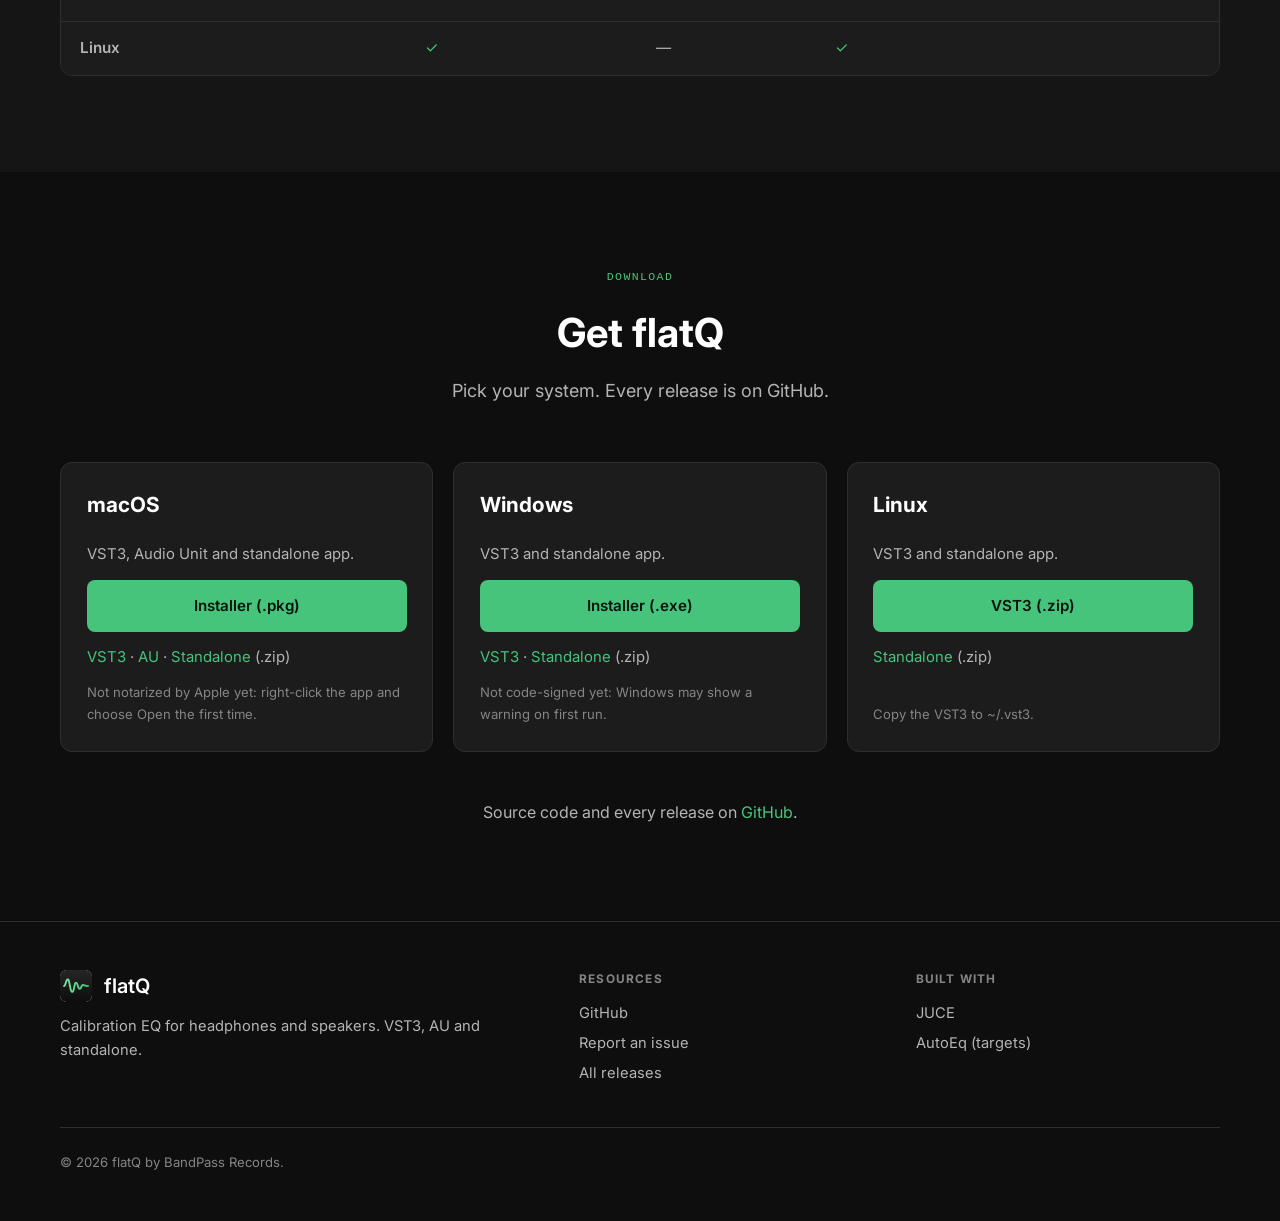
==== commit b8c2681c: "Website from 3026a54e" ====
--- a/index.html
+++ b/index.html
@@ -106,6 +106,9 @@
 .dl .card{display:flex;flex-direction:column;gap:.8rem}
 .dl .card h3{font-size:1.3rem}
 .dl .card .note{margin-top:auto;color:var(--text-muted);font-size:.82rem}
+.alt-links{font-size:.9rem}
+.alt-links a{color:var(--accent);text-decoration:none}
+.alt-links a:hover{text-decoration:underline}
 .dl .btn{text-align:center;padding:.75rem 1.2rem;font-size:.95rem}
 
 footer{padding:3rem 0;background:var(--bg-darker);border-top:1px solid var(--border-color)}
@@ -284,11 +287,20 @@
       <p class="section-subtitle">Pick your system. Every release is on GitHub.</p>
     </div>
     <div class="dl">
-      <div class="card"><h3>macOS</h3><p>VST3, Audio Unit and standalone app.</p><a class="btn btn-primary" href="https://github.com/bandpassrecords/flatQ/releases/latest">Download for macOS</a><p class="note">Not notarized by Apple yet: right-click the app and choose Open the first time.</p></div>
-      <div class="card"><h3>Windows</h3><p>VST3 and standalone app.</p><a class="btn btn-primary" href="https://github.com/bandpassrecords/flatQ/releases/latest">Download for Windows</a><p class="note">Not code-signed yet: Windows may show a warning on first run.</p></div>
-      <div class="card"><h3>Linux</h3><p>VST3 and standalone app.</p><a class="btn btn-primary" href="https://github.com/bandpassrecords/flatQ/releases/latest">Download for Linux</a><p class="note">Zip archives; copy the VST3 to ~/.vst3.</p></div>
-    </div>
-    <p class="more">Source code and every release on <a href="https://github.com/bandpassrecords/flatQ">GitHub</a>.</p>
+      <div class="card"><h3>macOS</h3><p>VST3, Audio Unit and standalone app.</p>
+        <a class="btn btn-primary" data-asset="flatQ-*-macOS.pkg" href="https://github.com/bandpassrecords/flatQ/releases/latest">Installer (.pkg)</a>
+        <p class="alt-links"><a data-asset="flatQ-VST3-macOS.zip" href="https://github.com/bandpassrecords/flatQ/releases/latest">VST3</a> · <a data-asset="flatQ-AU-macOS.zip" href="https://github.com/bandpassrecords/flatQ/releases/latest">AU</a> · <a data-asset="flatQ-Standalone-macOS.zip" href="https://github.com/bandpassrecords/flatQ/releases/latest">Standalone</a> (.zip)</p>
+        <p class="note">Not notarized by Apple yet: right-click the app and choose Open the first time.</p></div>
+      <div class="card"><h3>Windows</h3><p>VST3 and standalone app.</p>
+        <a class="btn btn-primary" data-asset="flatQ-*-Windows-Setup.exe" href="https://github.com/bandpassrecords/flatQ/releases/latest">Installer (.exe)</a>
+        <p class="alt-links"><a data-asset="flatQ-VST3-Windows.zip" href="https://github.com/bandpassrecords/flatQ/releases/latest">VST3</a> · <a data-asset="flatQ-Standalone-Windows.zip" href="https://github.com/bandpassrecords/flatQ/releases/latest">Standalone</a> (.zip)</p>
+        <p class="note">Not code-signed yet: Windows may show a warning on first run.</p></div>
+      <div class="card"><h3>Linux</h3><p>VST3 and standalone app.</p>
+        <a class="btn btn-primary" data-asset="flatQ-VST3-Linux.zip" href="https://github.com/bandpassrecords/flatQ/releases/latest">VST3 (.zip)</a>
+        <p class="alt-links"><a data-asset="flatQ-Standalone-Linux.zip" href="https://github.com/bandpassrecords/flatQ/releases/latest">Standalone</a> (.zip)</p>
+        <p class="note">Copy the VST3 to ~/.vst3.</p></div>
+    </div>
+    <p class="more"><span data-version></span> Source code and every release on <a href="https://github.com/bandpassrecords/flatQ">GitHub</a>.</p>
   </div>
 </section>
 </main>
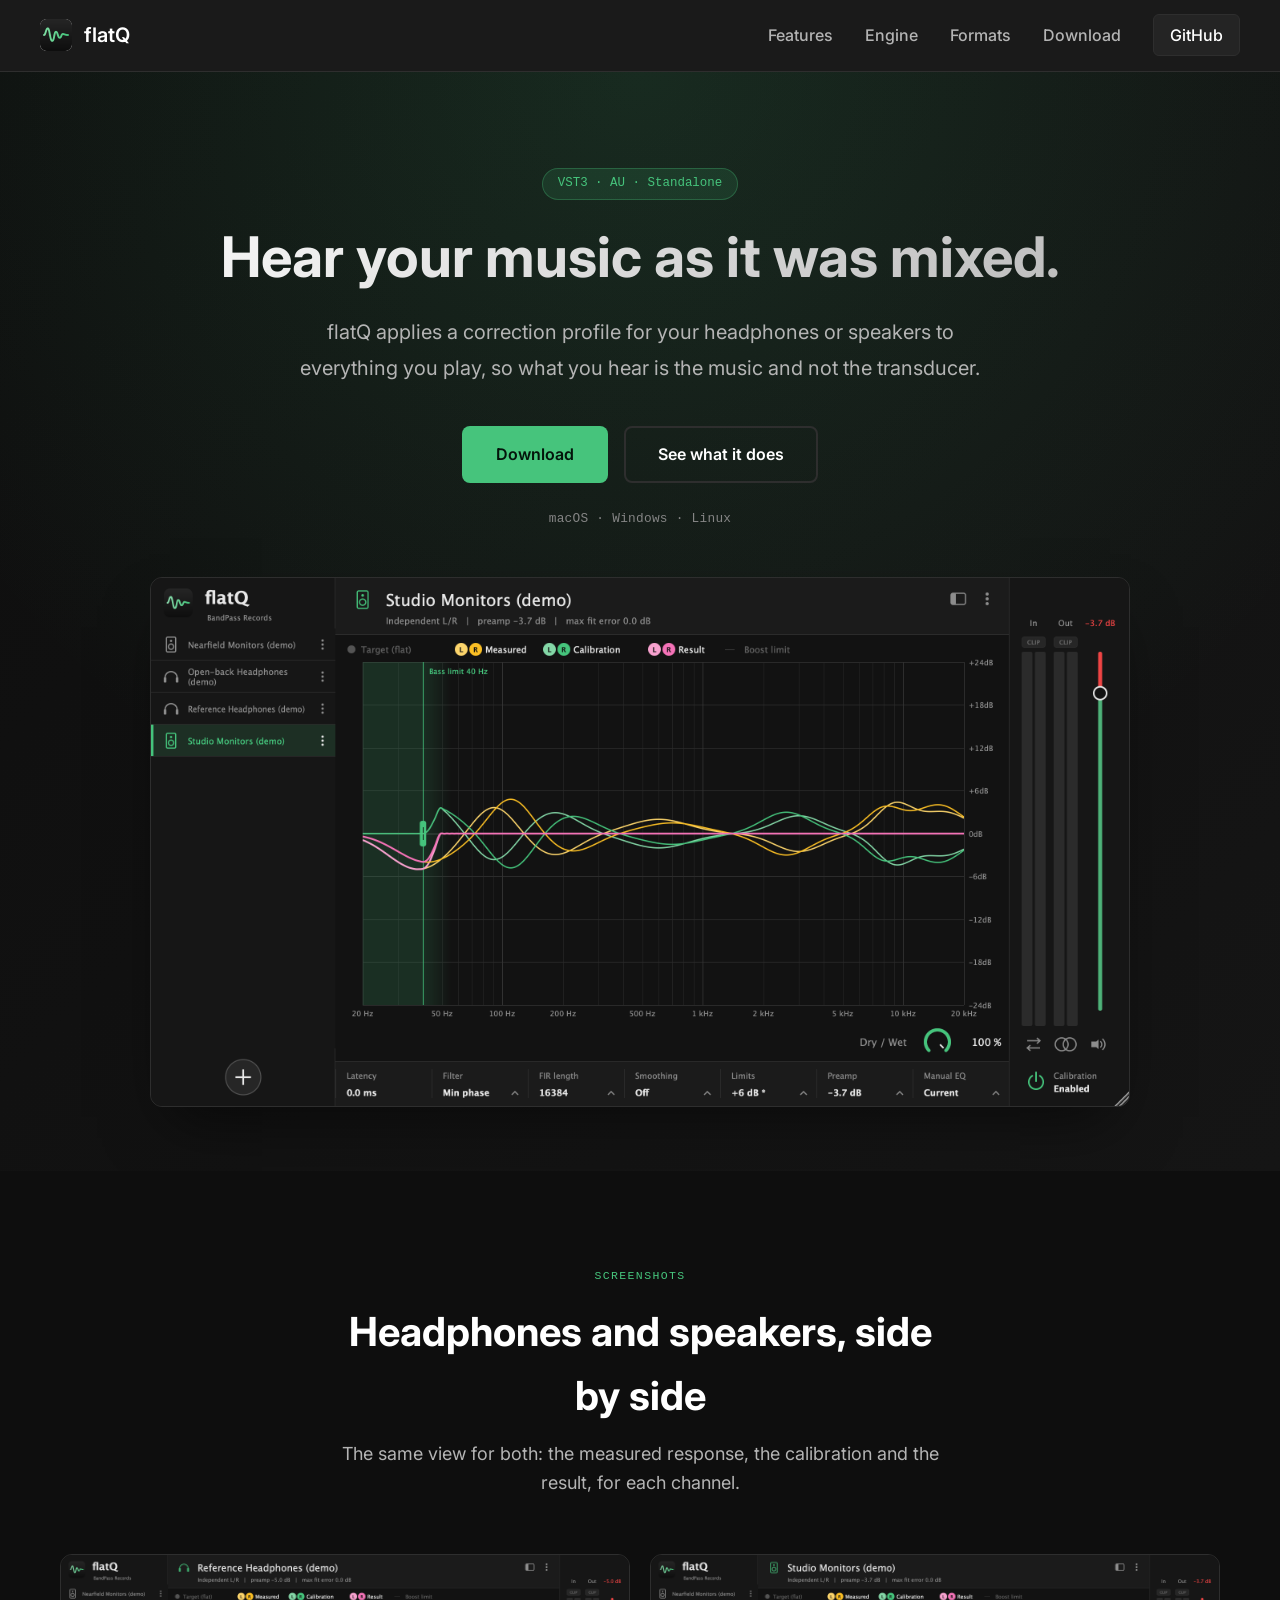
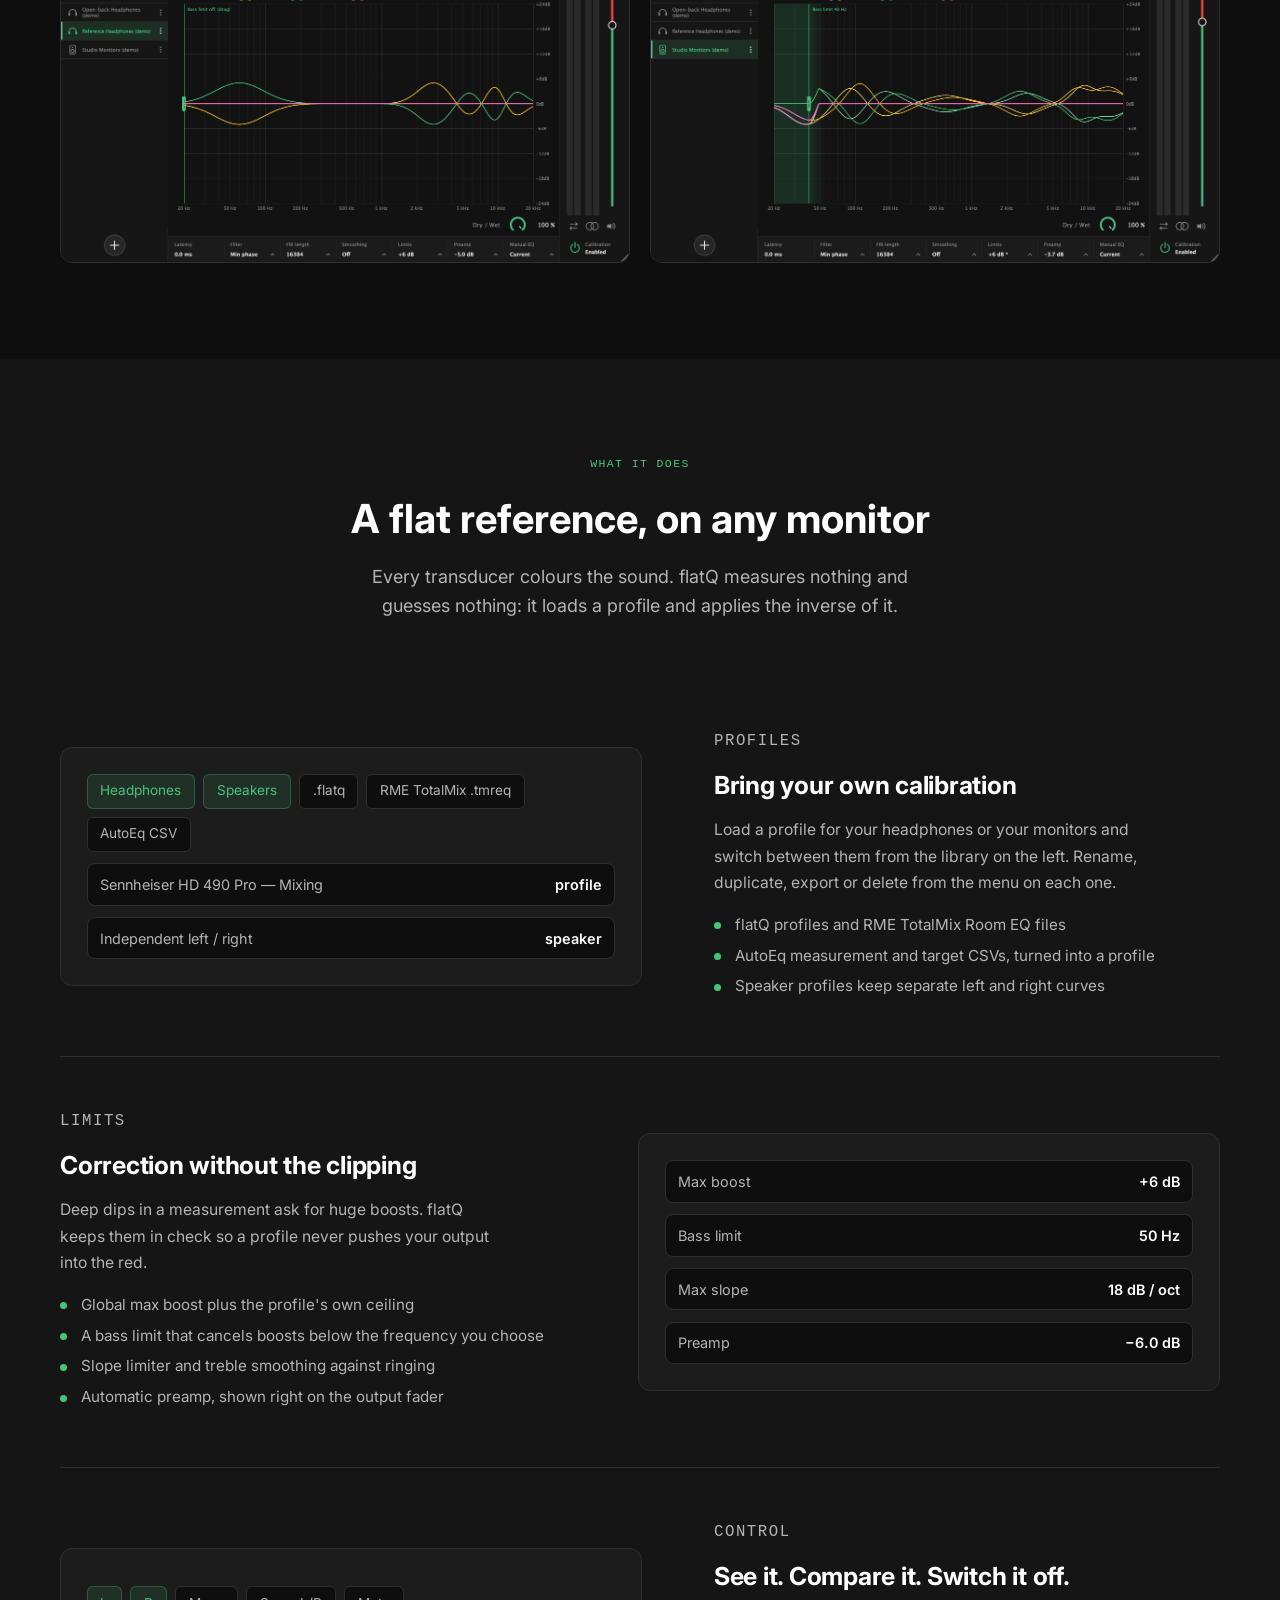
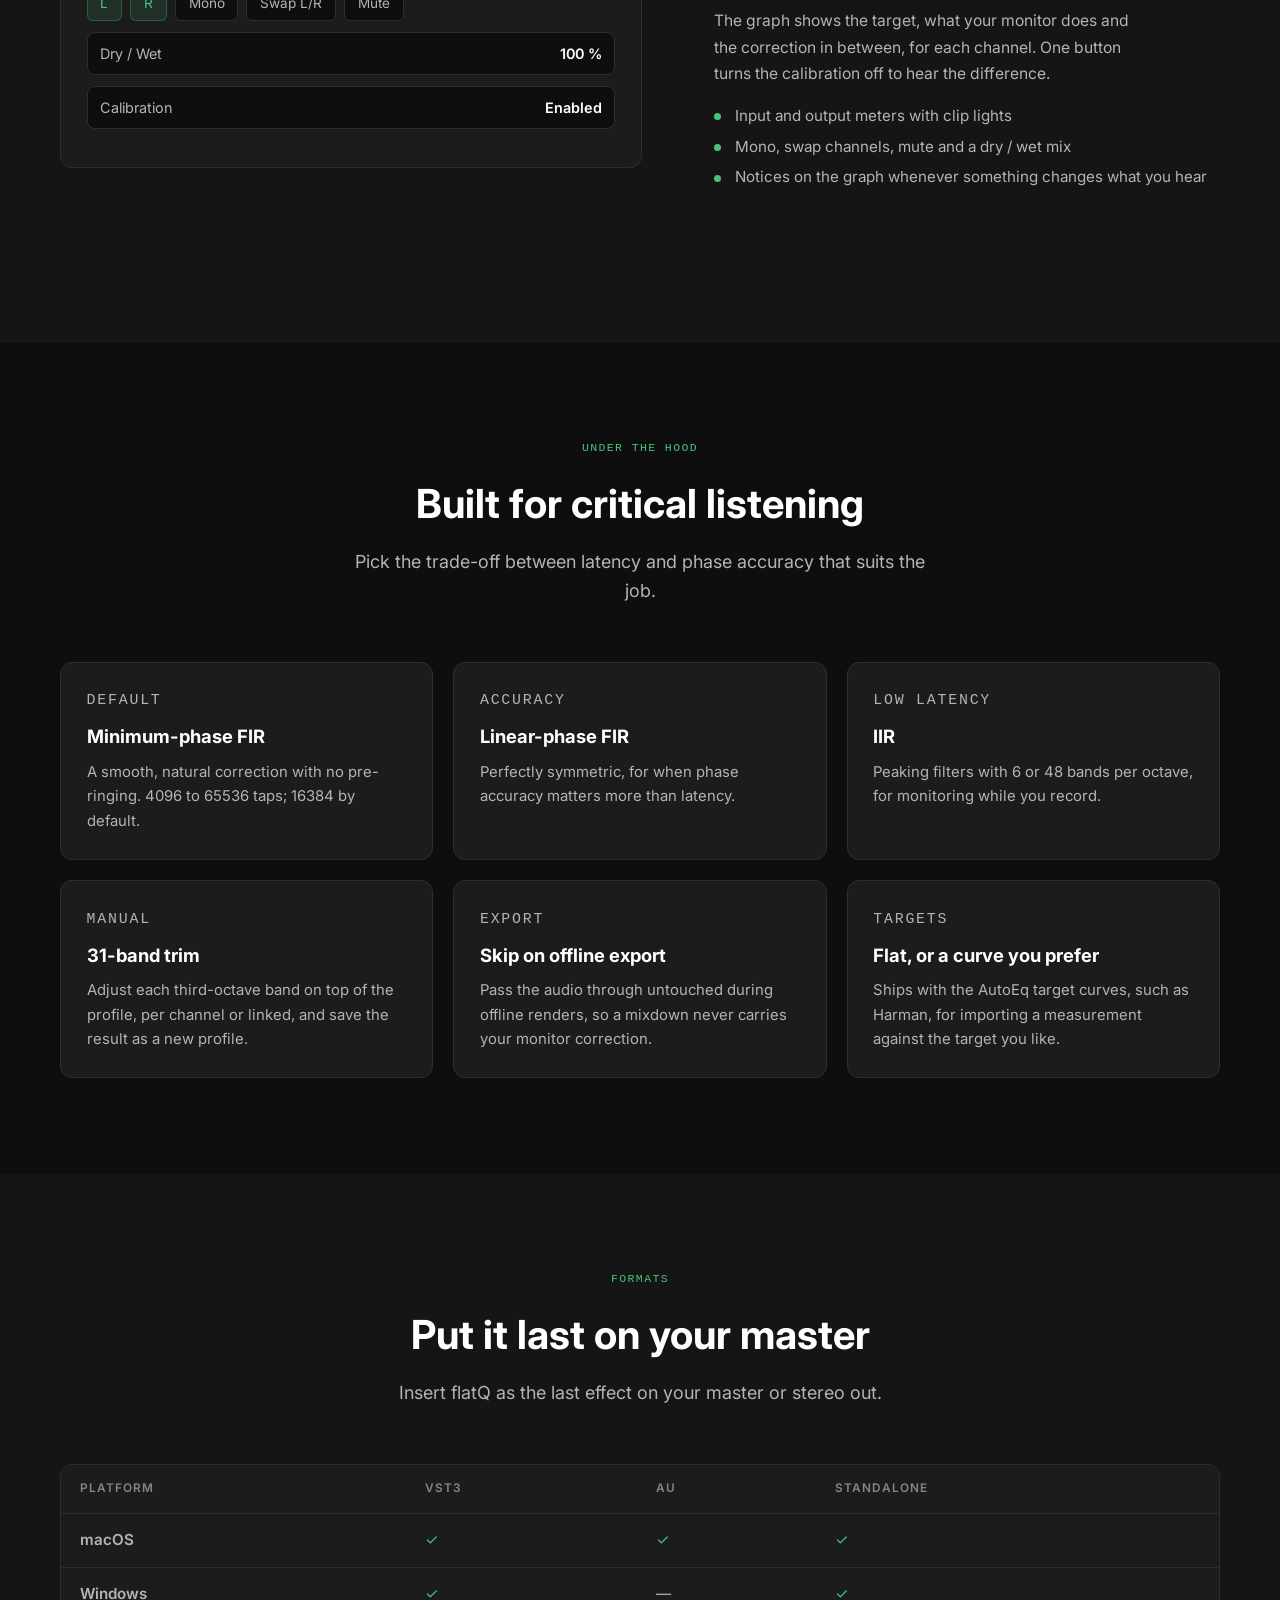
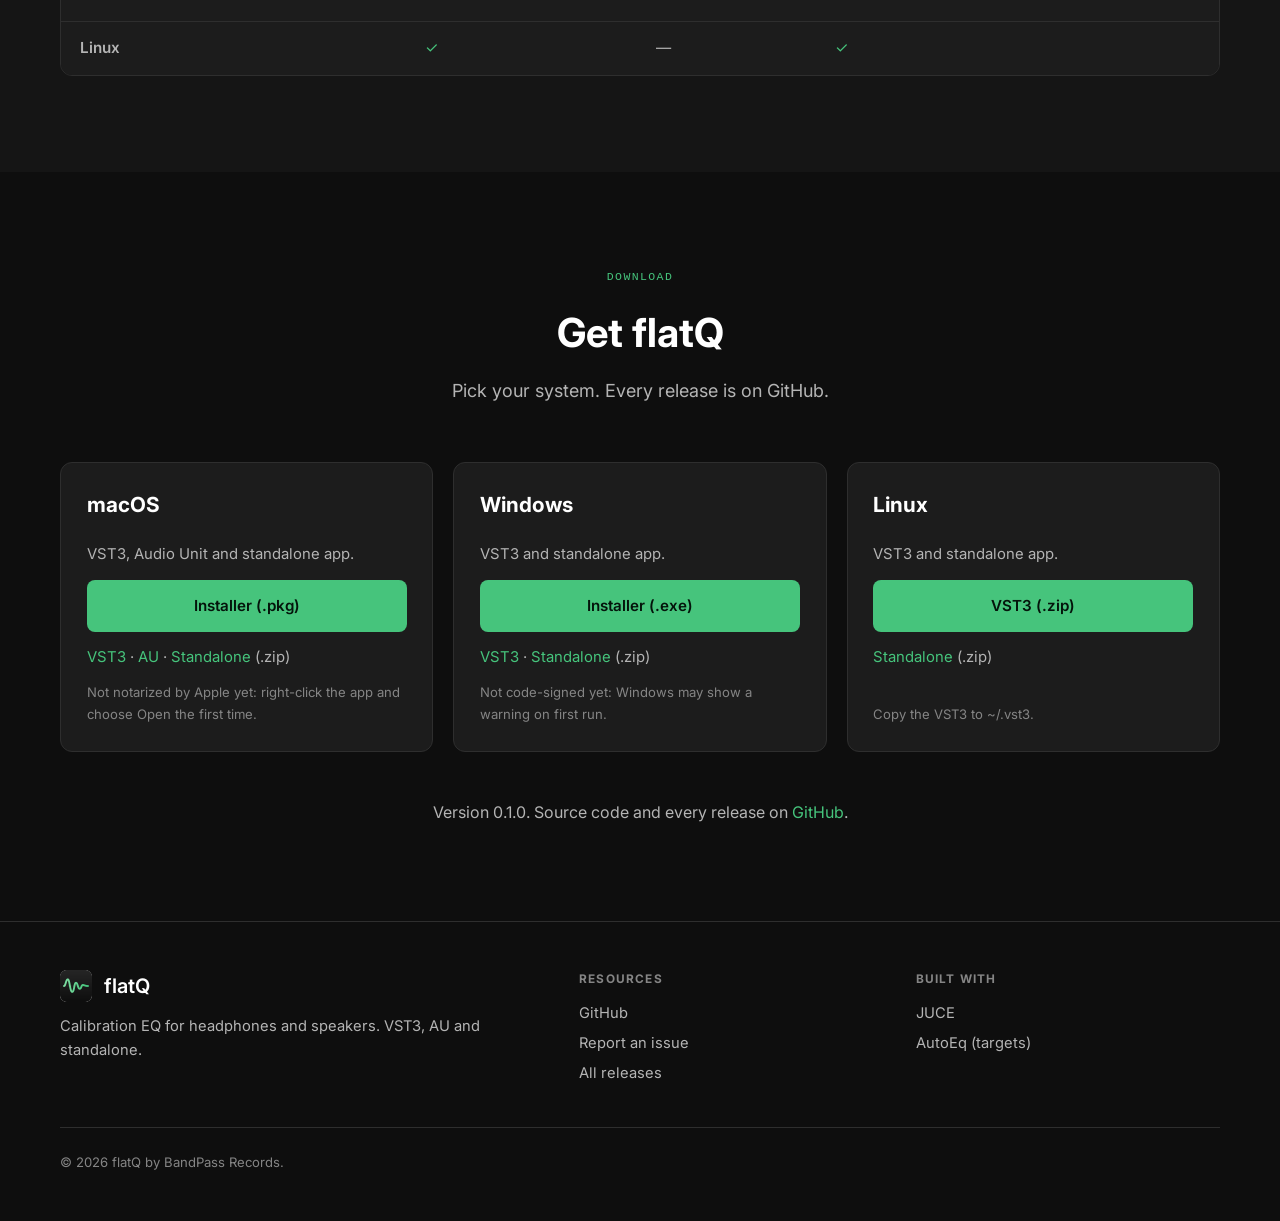
==== commit 660f3e6a: "Website from 3026a54e" ====
--- a/index.html
+++ b/index.html
@@ -288,19 +288,19 @@
     </div>
     <div class="dl">
       <div class="card"><h3>macOS</h3><p>VST3, Audio Unit and standalone app.</p>
-        <a class="btn btn-primary" data-asset="flatQ-*-macOS.pkg" href="https://github.com/bandpassrecords/flatQ/releases/latest">Installer (.pkg)</a>
-        <p class="alt-links"><a data-asset="flatQ-VST3-macOS.zip" href="https://github.com/bandpassrecords/flatQ/releases/latest">VST3</a> · <a data-asset="flatQ-AU-macOS.zip" href="https://github.com/bandpassrecords/flatQ/releases/latest">AU</a> · <a data-asset="flatQ-Standalone-macOS.zip" href="https://github.com/bandpassrecords/flatQ/releases/latest">Standalone</a> (.zip)</p>
+        <a class="btn btn-primary" data-asset="flatQ-*-macOS.pkg" href="https://github.com/bandpassrecords/flatQ/releases/download/v0.1.0/flatQ-0.1.0-macOS.pkg">Installer (.pkg)</a>
+        <p class="alt-links"><a data-asset="flatQ-VST3-macOS.zip" href="https://github.com/bandpassrecords/flatQ/releases/download/v0.1.0/flatQ-VST3-macOS.zip">VST3</a> · <a data-asset="flatQ-AU-macOS.zip" href="https://github.com/bandpassrecords/flatQ/releases/download/v0.1.0/flatQ-AU-macOS.zip">AU</a> · <a data-asset="flatQ-Standalone-macOS.zip" href="https://github.com/bandpassrecords/flatQ/releases/download/v0.1.0/flatQ-Standalone-macOS.zip">Standalone</a> (.zip)</p>
         <p class="note">Not notarized by Apple yet: right-click the app and choose Open the first time.</p></div>
       <div class="card"><h3>Windows</h3><p>VST3 and standalone app.</p>
-        <a class="btn btn-primary" data-asset="flatQ-*-Windows-Setup.exe" href="https://github.com/bandpassrecords/flatQ/releases/latest">Installer (.exe)</a>
-        <p class="alt-links"><a data-asset="flatQ-VST3-Windows.zip" href="https://github.com/bandpassrecords/flatQ/releases/latest">VST3</a> · <a data-asset="flatQ-Standalone-Windows.zip" href="https://github.com/bandpassrecords/flatQ/releases/latest">Standalone</a> (.zip)</p>
+        <a class="btn btn-primary" data-asset="flatQ-*-Windows-Setup.exe" href="https://github.com/bandpassrecords/flatQ/releases/download/v0.1.0/flatQ-0.1.0-Windows-Setup.exe">Installer (.exe)</a>
+        <p class="alt-links"><a data-asset="flatQ-VST3-Windows.zip" href="https://github.com/bandpassrecords/flatQ/releases/download/v0.1.0/flatQ-VST3-Windows.zip">VST3</a> · <a data-asset="flatQ-Standalone-Windows.zip" href="https://github.com/bandpassrecords/flatQ/releases/download/v0.1.0/flatQ-Standalone-Windows.zip">Standalone</a> (.zip)</p>
         <p class="note">Not code-signed yet: Windows may show a warning on first run.</p></div>
       <div class="card"><h3>Linux</h3><p>VST3 and standalone app.</p>
-        <a class="btn btn-primary" data-asset="flatQ-VST3-Linux.zip" href="https://github.com/bandpassrecords/flatQ/releases/latest">VST3 (.zip)</a>
-        <p class="alt-links"><a data-asset="flatQ-Standalone-Linux.zip" href="https://github.com/bandpassrecords/flatQ/releases/latest">Standalone</a> (.zip)</p>
+        <a class="btn btn-primary" data-asset="flatQ-VST3-Linux.zip" href="https://github.com/bandpassrecords/flatQ/releases/download/v0.1.0/flatQ-VST3-Linux.zip">VST3 (.zip)</a>
+        <p class="alt-links"><a data-asset="flatQ-Standalone-Linux.zip" href="https://github.com/bandpassrecords/flatQ/releases/download/v0.1.0/flatQ-Standalone-Linux.zip">Standalone</a> (.zip)</p>
         <p class="note">Copy the VST3 to ~/.vst3.</p></div>
     </div>
-    <p class="more"><span data-version></span> Source code and every release on <a href="https://github.com/bandpassrecords/flatQ">GitHub</a>.</p>
+    <p class="more"><span data-version>Version 0.1.0.</span> Source code and every release on <a href="https://github.com/bandpassrecords/flatQ">GitHub</a>.</p>
   </div>
 </section>
 </main>
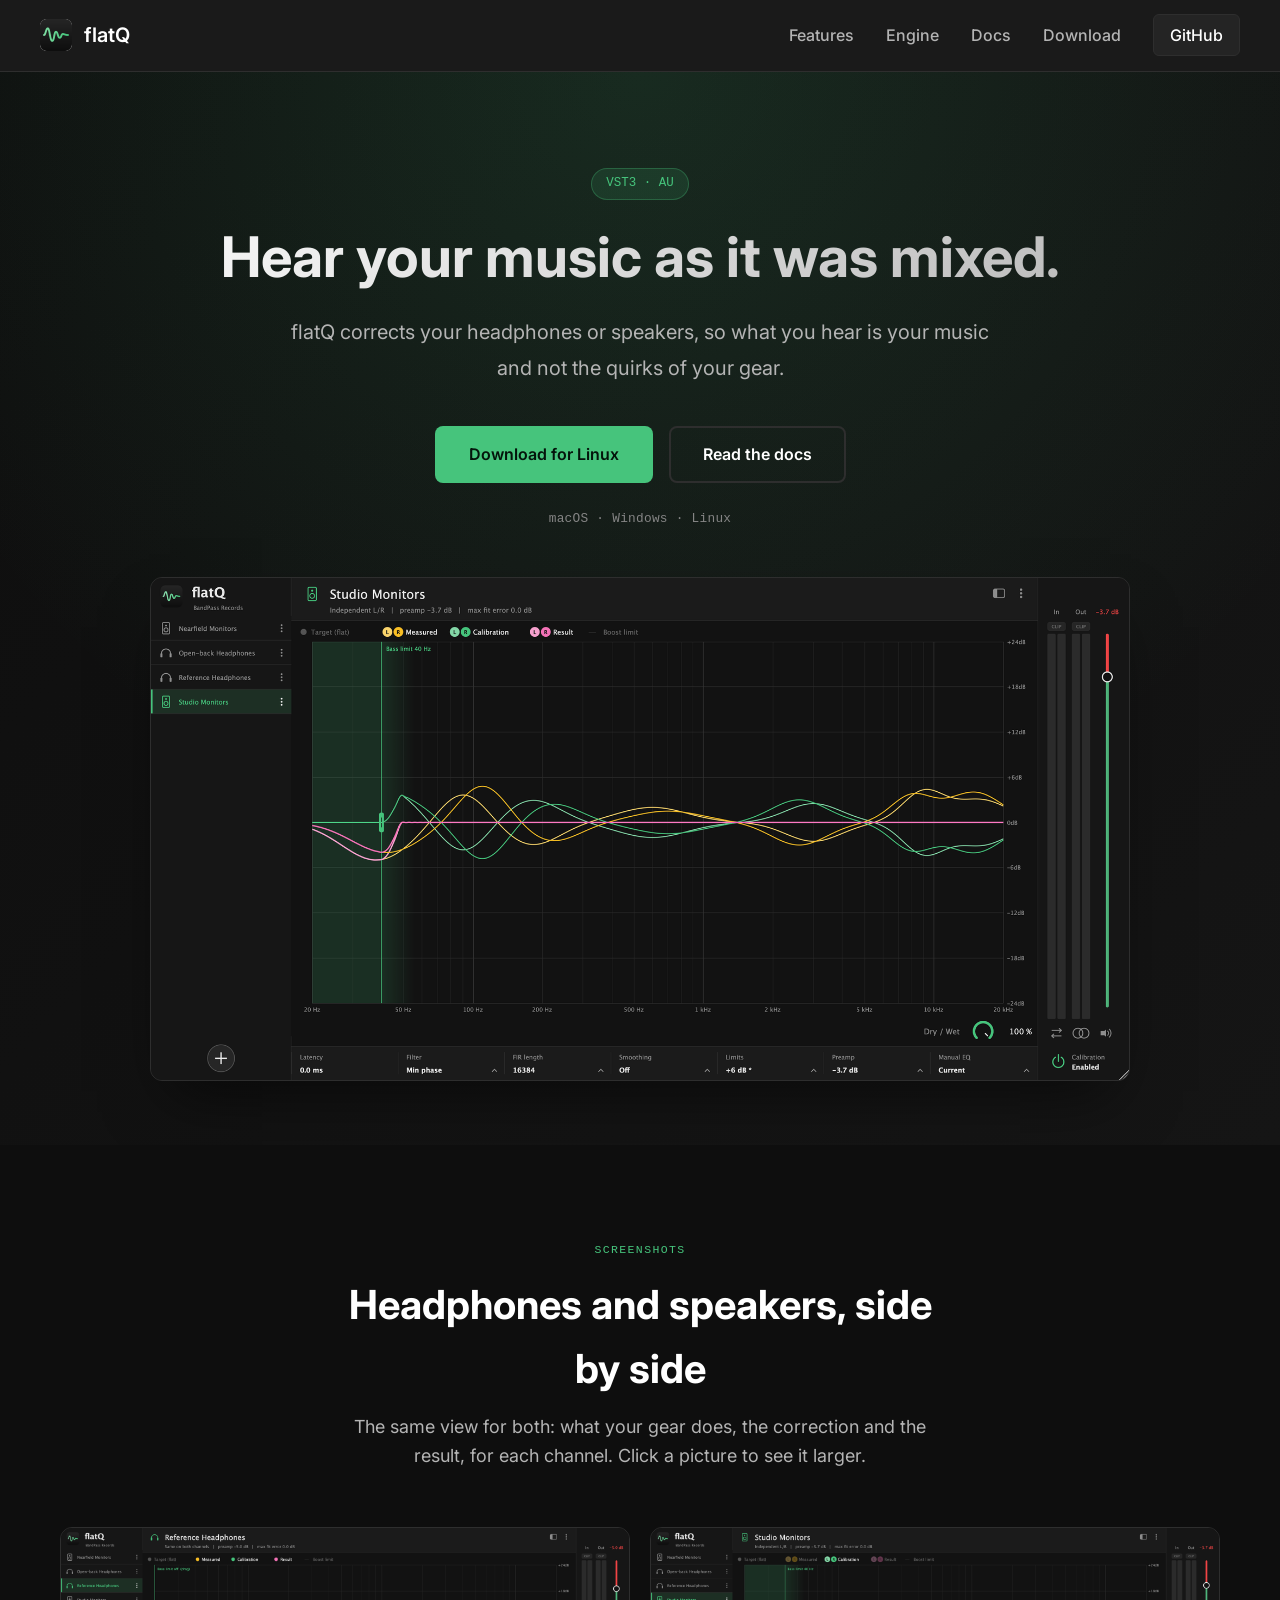
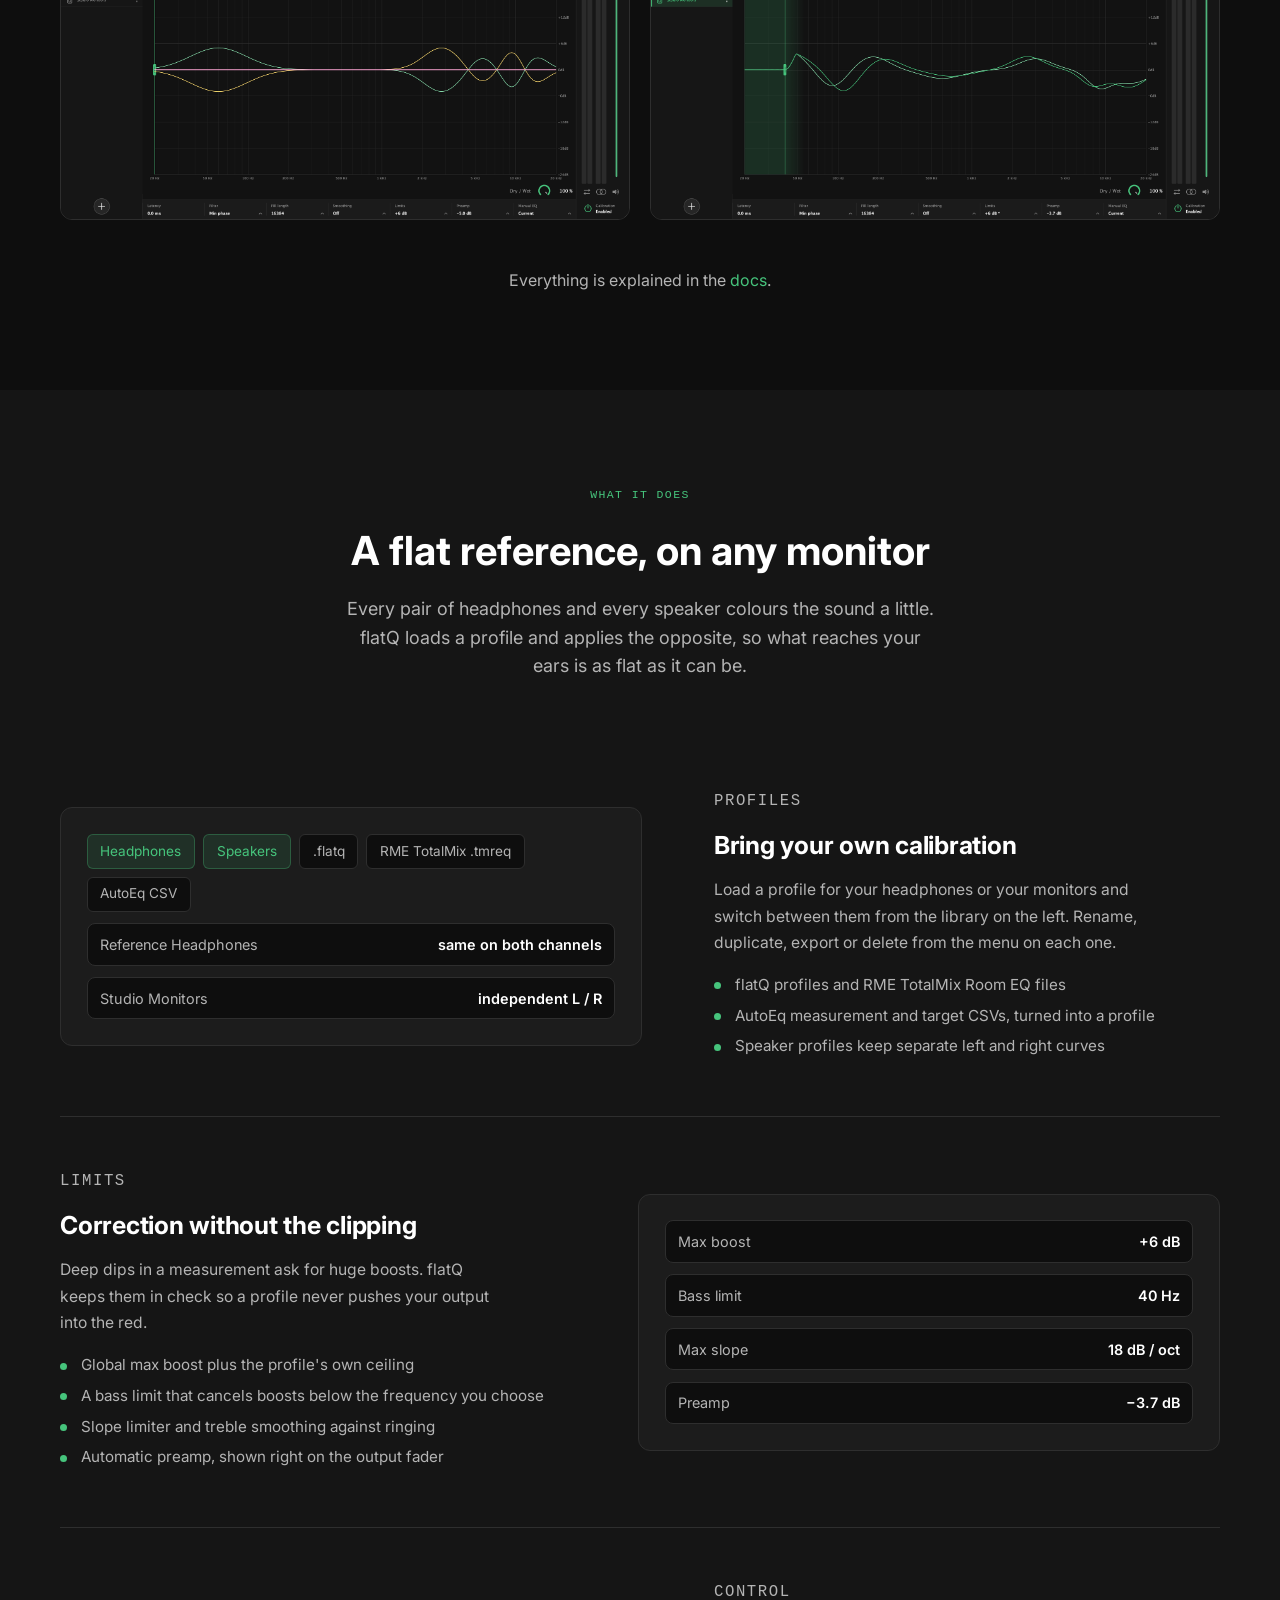
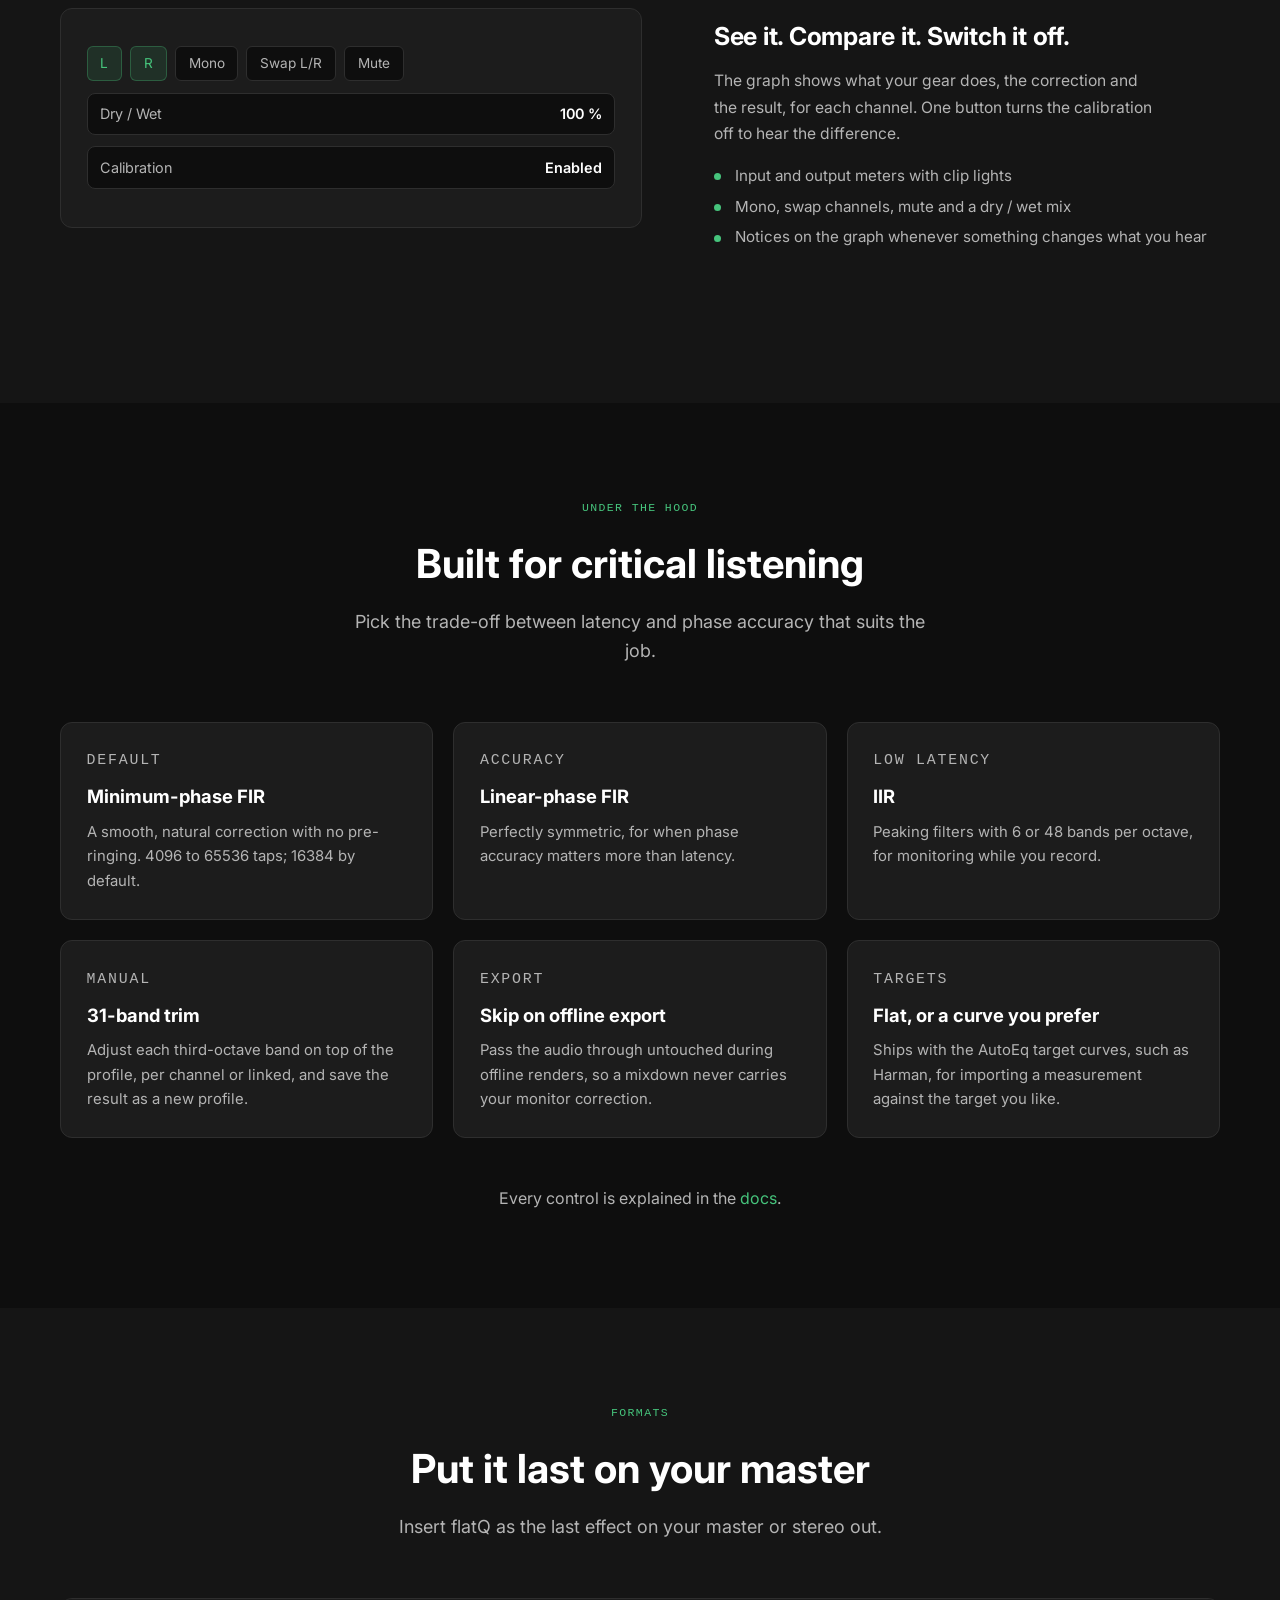
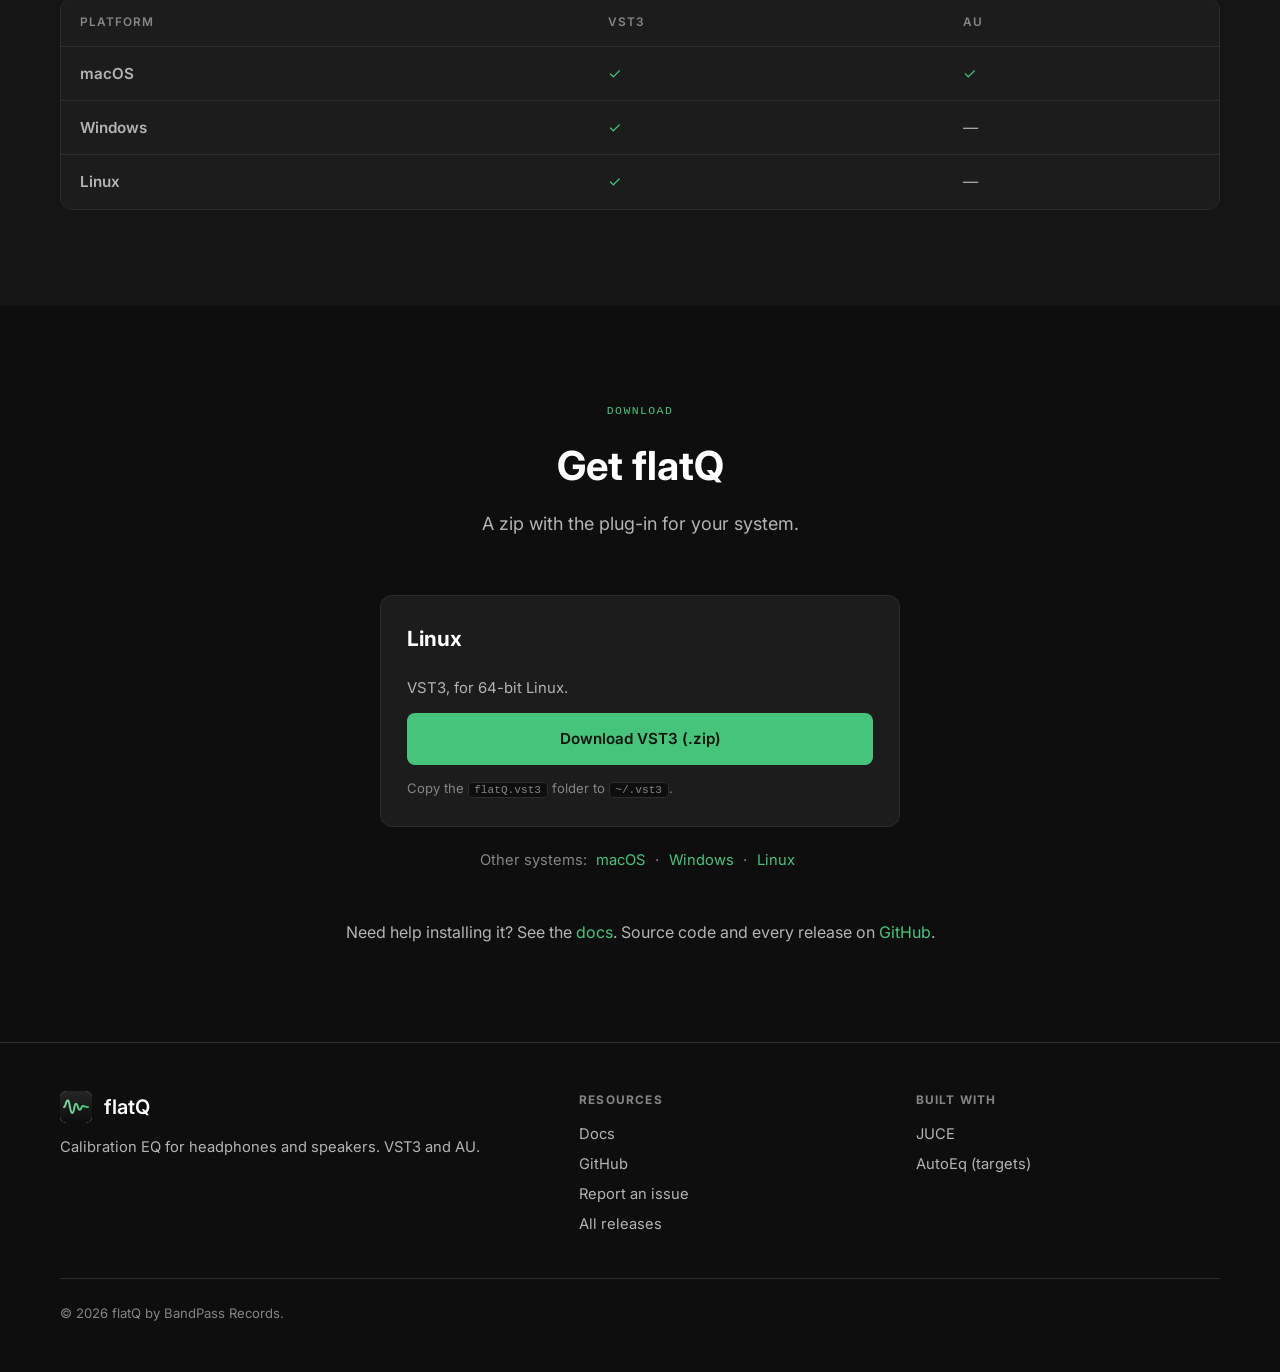
==== commit 230cae7f: "Docs page, platform-aware downloads, zoomable screenshots, simpler wording" ====
--- a/index.html
+++ b/index.html
@@ -4,138 +4,22 @@
 <meta charset="utf-8">
 <meta name="viewport" content="width=device-width, initial-scale=1">
 <title>flatQ — Calibrate your headphones and speakers</title>
-<meta name="description" content="flatQ is a calibration EQ plug-in (VST3, AU and standalone) that applies headphone and speaker correction profiles to your output.">
+<meta name="description" content="flatQ is a calibration EQ plug-in (VST3 and AU) that corrects your headphones or speakers so you hear your music as it was mixed.">
 <link rel="icon" href="img/icon.png">
 <link rel="preconnect" href="https://fonts.googleapis.com">
 <link rel="preconnect" href="https://fonts.gstatic.com" crossorigin>
 <link href="https://fonts.googleapis.com/css2?family=Inter:wght@300;400;500;600;700&display=swap" rel="stylesheet">
-<style>
-:root{
-  --bg-darker:#0e0e0e; --bg-dark:#151515; --bg-card:#1c1c1c; --bg-raise:#242424;
-  --text-primary:#fff; --text-secondary:#b4b4b4; --text-muted:#858585;
-  --accent:#46c47c; --accent-hover:#5ad48e; --accent-soft:#46c47c1f; --accent-line:#46c47c4d;
-  --border-color:#2e2e2e; --shadow:#0000008c;
-}
-*{box-sizing:border-box;margin:0;padding:0}
-html{scroll-behavior:smooth;scroll-padding-top:72px}
-body{background:var(--bg-darker);color:var(--text-primary);font-family:Inter,-apple-system,BlinkMacSystemFont,"Segoe UI",Roboto,sans-serif;line-height:1.6;overflow-x:hidden}
-a{color:inherit}
-.container{max-width:1200px;margin:0 auto;padding:0 20px}
-.mono{font-family:SFMono-Regular,Consolas,"Liberation Mono",Menlo,monospace}
-
-/* nav */
-.navbar{position:sticky;top:0;z-index:1000;background:#1c1c1cf2;border-bottom:1px solid var(--border-color);backdrop-filter:blur(10px)}
-.nav-content{display:flex;justify-content:space-between;align-items:center;padding:.9rem 0;gap:1rem}
-.logo{display:flex;align-items:center;gap:12px;font-size:1.25rem;font-weight:600;text-decoration:none}
-.logo img{width:32px;height:32px;border-radius:7px}
-.nav-links{display:flex;align-items:center;gap:2rem}
-.nav-links a{color:var(--text-secondary);font-weight:500;text-decoration:none;transition:color .3s}
-.nav-links a:hover{color:var(--text-primary)}
-.nav-links a.gh{background:var(--bg-raise);border:1px solid var(--border-color);border-radius:6px;padding:.45rem 1rem;color:var(--text-primary)}
-.nav-links a.gh:hover{border-color:var(--accent-line)}
-
-/* hero */
-.hero{position:relative;overflow:hidden;text-align:center;padding:6rem 0 4rem;background:linear-gradient(135deg,var(--bg-darker) 0%,var(--bg-dark) 100%)}
-.hero:before{content:"";position:absolute;inset:0;pointer-events:none;background:radial-gradient(circle at 50% 0,#46c47c26 0%,#0000 65%)}
-.hero-content{position:relative;z-index:1}
-.pill{display:inline-block;margin-bottom:1.6rem;padding:.3rem .9rem;border:1px solid var(--accent-line);background:var(--accent-soft);color:var(--accent);border-radius:99px;font-size:.78rem;text-decoration:none}
-.hero-title{font-size:3.5rem;font-weight:700;line-height:1.15;margin-bottom:1.5rem;background:linear-gradient(135deg,#fff 0%,#b4b4b4 100%);-webkit-background-clip:text;background-clip:text;-webkit-text-fill-color:transparent}
-.hero-subtitle{max-width:700px;margin:0 auto 2.5rem;color:var(--text-secondary);font-size:1.25rem;line-height:1.8}
-.hero-buttons{display:flex;flex-wrap:wrap;justify-content:center;gap:1rem;margin-bottom:1.6rem}
-.btn{display:inline-block;padding:.875rem 2rem;border-radius:8px;border:2px solid transparent;font-size:1rem;font-weight:600;text-decoration:none;transition:all .3s;cursor:pointer}
-.btn-primary{background:var(--accent);color:#04140b}
-.btn-primary:hover{background:var(--accent-hover);transform:translateY(-2px);box-shadow:0 8px 20px #46c47c4d}
-.btn-secondary{border-color:var(--border-color);color:var(--text-primary)}
-.btn-secondary:hover{border-color:var(--accent-line);background:var(--bg-card)}
-.hero-plats{margin-bottom:3rem;color:var(--text-muted);font-size:.8rem;letter-spacing:.02em}
-.app-window{background:var(--bg-card);border:1px solid var(--border-color);border-radius:12px;overflow:hidden}
-.hero-visual .app-window{max-width:980px;margin:0 auto;box-shadow:0 30px 60px -20px var(--shadow)}
-.app-window img{display:block;width:100%;height:auto}
-
-/* sections */
-section{padding:6rem 0}
-.alt{background:var(--bg-dark)}
-.section-head{max-width:600px;margin:0 auto 3.5rem;text-align:center}
-.eyebrow{margin-bottom:.9rem;color:var(--accent);font-size:.72rem;letter-spacing:.12em;text-transform:uppercase}
-.section-title{font-size:2.5rem;font-weight:700;margin-bottom:.75rem}
-.section-subtitle{color:var(--text-secondary);font-size:1.125rem}
-
-/* feature rows */
-.feature-row{display:grid;grid-template-columns:1.15fr 1fr;gap:4.5rem;align-items:center;padding:3.2rem 0;border-bottom:1px solid var(--border-color)}
-.feature-row:last-child{border-bottom:none}
-.feature-row.reverse{grid-template-columns:1fr 1.15fr}
-.feature-row.reverse .feature-visual{order:2}
-.feature-kicker{margin-bottom:.7rem;color:var(--accent);font-size:.72rem;letter-spacing:.1em;text-transform:uppercase}
-.feature-copy h3{margin-bottom:.7rem;font-size:1.55rem;font-weight:700;letter-spacing:-.01em}
-.feature-copy p{color:var(--text-secondary);max-width:44ch;font-size:.98rem;line-height:1.7}
-.feature-copy ul{margin-top:1rem;list-style:none;color:var(--text-secondary);font-size:.95rem}
-.feature-copy li{position:relative;padding-left:1.3rem;margin-bottom:.4rem}
-.feature-copy li:before{content:"";position:absolute;left:0;top:.62em;width:7px;height:7px;border-radius:50%;background:var(--accent)}
-.visual{padding:1.6rem;display:flex;flex-direction:column;gap:.7rem;min-height:220px;justify-content:center}
-.chips{display:flex;flex-wrap:wrap;gap:.5rem}
-.chip{padding:.35rem .8rem;border:1px solid var(--border-color);border-radius:6px;background:var(--bg-darker);color:var(--text-secondary);font-size:.85rem}
-.chip.on{border-color:var(--accent-line);background:var(--accent-soft);color:var(--accent)}
-.row{display:flex;justify-content:space-between;gap:1rem;padding:.55rem .8rem;border:1px solid var(--border-color);border-radius:8px;background:var(--bg-darker);font-size:.9rem;color:var(--text-secondary)}
-.row b{color:var(--text-primary);font-weight:600}
-
-.shots{display:grid;grid-template-columns:1fr 1fr;gap:1.25rem}
-.shots figure{margin:0}
-/* cards */
-.grid{display:grid;grid-template-columns:repeat(3,1fr);gap:1.25rem}
-.card{padding:1.6rem;border:1px solid var(--border-color);border-radius:12px;background:var(--bg-card);transition:border-color .3s,transform .3s}
-.card:hover{border-color:var(--accent-line);transform:translateY(-3px)}
-.card .eyebrow{margin-bottom:.6rem}
-.card h3{margin-bottom:.5rem;font-size:1.15rem}
-.card p{color:var(--text-secondary);font-size:.93rem;line-height:1.65}
-.more{margin-top:3rem;text-align:center;color:var(--text-secondary)}
-.more a{color:var(--accent);text-decoration:none}
-.more a:hover{text-decoration:underline}
-
-/* formats table */
-.table-wrap{overflow-x:auto;border:1px solid var(--border-color);border-radius:12px}
-table{width:100%;border-collapse:collapse;background:var(--bg-card);font-size:.95rem}
-th,td{padding:.9rem 1.2rem;text-align:left;border-bottom:1px solid var(--border-color)}
-th{color:var(--text-muted);font-size:.74rem;letter-spacing:.08em;text-transform:uppercase;font-weight:600}
-tr:last-child td{border-bottom:none}
-td:first-child{font-weight:600}
-td{color:var(--text-secondary)}
-.yes{color:var(--accent)}
-
-/* download */
-.dl{display:grid;grid-template-columns:repeat(3,1fr);gap:1.25rem}
-.dl .card{display:flex;flex-direction:column;gap:.8rem}
-.dl .card h3{font-size:1.3rem}
-.dl .card .note{margin-top:auto;color:var(--text-muted);font-size:.82rem}
-.alt-links{font-size:.9rem}
-.alt-links a{color:var(--accent);text-decoration:none}
-.alt-links a:hover{text-decoration:underline}
-.dl .btn{text-align:center;padding:.75rem 1.2rem;font-size:.95rem}
-
-footer{padding:3rem 0;background:var(--bg-darker);border-top:1px solid var(--border-color)}
-.foot{display:grid;grid-template-columns:1.6fr 1fr 1fr;gap:2rem}
-.foot h4{margin-bottom:.8rem;color:var(--text-muted);font-size:.74rem;letter-spacing:.1em;text-transform:uppercase}
-.foot p,.foot a{display:block;margin-bottom:.4rem;color:var(--text-secondary);font-size:.92rem;text-decoration:none}
-.foot a:hover{color:var(--accent)}
-.copy{margin-top:2.2rem;padding-top:1.5rem;border-top:1px solid var(--border-color);color:var(--text-muted);font-size:.82rem}
-
-@media (max-width:900px){
-  .hero-title{font-size:2.4rem}.section-title{font-size:2rem}
-  .feature-row,.feature-row.reverse{grid-template-columns:1fr;gap:2rem}
-  .feature-row.reverse .feature-visual{order:0}
-  .grid,.dl,.foot,.shots{grid-template-columns:1fr}
-  .nav-links a:not(.gh){display:none}
-}
-</style>
+<link rel="stylesheet" href="style.css">
 </head>
 <body>
 
 <header class="navbar">
   <div class="container nav-content">
-    <a class="logo" href="#"><img src="img/icon.png" alt="">flatQ</a>
+    <a class="logo" href="/"><img src="img/icon.png" alt="">flatQ</a>
     <nav class="nav-links">
       <a href="#features">Features</a>
       <a href="#engine">Engine</a>
-      <a href="#formats">Formats</a>
+      <a href="docs/">Docs</a>
       <a href="#download">Download</a>
       <a class="gh" href="https://github.com/bandpassrecords/flatQ">GitHub</a>
     </nav>
@@ -145,16 +29,16 @@
 <main>
 <section class="hero" style="padding-top:6rem">
   <div class="container hero-content">
-    <a class="pill mono" href="#download">VST3 · AU · Standalone</a>
+    <a class="pill mono" href="#download">VST3 · AU</a>
     <h1 class="hero-title">Hear your music as it was mixed.</h1>
-    <p class="hero-subtitle">flatQ applies a correction profile for your headphones or speakers to everything you play, so what you hear is the music and not the transducer.</p>
+    <p class="hero-subtitle">flatQ corrects your headphones or speakers, so what you hear is your music and not the quirks of your gear.</p>
     <div class="hero-buttons">
-      <a class="btn btn-primary" href="#download">Download</a>
-      <a class="btn btn-secondary" href="#features">See what it does</a>
+      <a class="btn btn-primary" href="#download">Download<span data-os-hide hidden> for <span data-os-name></span></span></a>
+      <a class="btn btn-secondary" href="docs/">Read the docs</a>
     </div>
     <p class="hero-plats mono">macOS · Windows · Linux</p>
     <div class="hero-visual">
-      <div class="app-window"><img src="img/app.png" alt="flatQ showing the left and right correction curves of a speaker profile, with the profile list, level meters and output fader"></div>
+      <div class="app-window"><img data-zoom src="img/shots/main-speakers.png" alt="flatQ showing the left and right correction curves of a speaker profile, with the profile list, level meters and output fader"></div>
     </div>
   </div>
 </section>
@@ -164,12 +48,13 @@
     <div class="section-head">
       <p class="eyebrow mono">Screenshots</p>
       <h2 class="section-title">Headphones and speakers, side by side</h2>
-      <p class="section-subtitle">The same view for both: the measured response, the calibration and the result, for each channel.</p>
+      <p class="section-subtitle">The same view for both: what your gear does, the correction and the result, for each channel. Click a picture to see it larger.</p>
     </div>
     <div class="shots">
-      <figure class="app-window"><img src="img/app-headphones.png" alt="flatQ with a headphone profile loaded" loading="lazy"></figure>
-      <figure class="app-window"><img src="img/app.png" alt="flatQ with a speaker profile loaded" loading="lazy"></figure>
-    </div>
+      <figure class="app-window"><img data-zoom src="img/shots/main-headphones.png" alt="flatQ with a headphone profile loaded" loading="lazy"></figure>
+      <figure class="app-window"><img data-zoom src="img/shots/default-speakers.png" alt="flatQ with a speaker profile loaded" loading="lazy"></figure>
+    </div>
+    <p class="more">Everything is explained in the <a href="docs/">docs</a>.</p>
   </div>
 </section>
 
@@ -178,15 +63,15 @@
     <div class="section-head">
       <p class="eyebrow mono">What it does</p>
       <h2 class="section-title">A flat reference, on any monitor</h2>
-      <p class="section-subtitle">Every transducer colours the sound. flatQ measures nothing and guesses nothing: it loads a profile and applies the inverse of it.</p>
+      <p class="section-subtitle">Every pair of headphones and every speaker colours the sound a little. flatQ loads a profile and applies the opposite, so what reaches your ears is as flat as it can be.</p>
     </div>
 
     <div class="feature-rows">
       <div class="feature-row">
         <div class="feature-visual app-window visual">
           <div class="chips"><span class="chip on">Headphones</span><span class="chip on">Speakers</span><span class="chip">.flatq</span><span class="chip">RME TotalMix .tmreq</span><span class="chip">AutoEq CSV</span></div>
-          <div class="row"><span>Sennheiser HD 490 Pro — Mixing</span><b>profile</b></div>
-          <div class="row"><span>Independent left / right</span><b>speaker</b></div>
+          <div class="row"><span>Reference Headphones</span><b>same on both channels</b></div>
+          <div class="row"><span>Studio Monitors</span><b>independent L / R</b></div>
         </div>
         <div class="feature-copy">
           <p class="feature-kicker mono">Profiles</p>
@@ -203,9 +88,9 @@
       <div class="feature-row reverse">
         <div class="feature-visual app-window visual">
           <div class="row"><span>Max boost</span><b>+6 dB</b></div>
-          <div class="row"><span>Bass limit</span><b>50 Hz</b></div>
+          <div class="row"><span>Bass limit</span><b>40 Hz</b></div>
           <div class="row"><span>Max slope</span><b>18 dB / oct</b></div>
-          <div class="row"><span>Preamp</span><b>−6.0 dB</b></div>
+          <div class="row"><span>Preamp</span><b>−3.7 dB</b></div>
         </div>
         <div class="feature-copy">
           <p class="feature-kicker mono">Limits</p>
@@ -229,7 +114,7 @@
         <div class="feature-copy">
           <p class="feature-kicker mono">Control</p>
           <h3>See it. Compare it. Switch it off.</h3>
-          <p>The graph shows the target, what your monitor does and the correction in between, for each channel. One button turns the calibration off to hear the difference.</p>
+          <p>The graph shows what your gear does, the correction and the result, for each channel. One button turns the calibration off to hear the difference.</p>
           <ul>
             <li>Input and output meters with clip lights</li>
             <li>Mono, swap channels, mute and a dry / wet mix</li>
@@ -256,6 +141,7 @@
       <div class="card"><p class="eyebrow mono">Export</p><h3>Skip on offline export</h3><p>Pass the audio through untouched during offline renders, so a mixdown never carries your monitor correction.</p></div>
       <div class="card"><p class="eyebrow mono">Targets</p><h3>Flat, or a curve you prefer</h3><p>Ships with the AutoEq target curves, such as Harman, for importing a measurement against the target you like.</p></div>
     </div>
+    <p class="more">Every control is explained in the <a href="docs/">docs</a>.</p>
   </div>
 </section>
 
@@ -268,11 +154,11 @@
     </div>
     <div class="table-wrap">
       <table>
-        <thead><tr><th>Platform</th><th>VST3</th><th>AU</th><th>Standalone</th></tr></thead>
+        <thead><tr><th>Platform</th><th>VST3</th><th>AU</th></tr></thead>
         <tbody>
-          <tr><td>macOS</td><td class="yes">✓</td><td class="yes">✓</td><td class="yes">✓</td></tr>
-          <tr><td>Windows</td><td class="yes">✓</td><td>—</td><td class="yes">✓</td></tr>
-          <tr><td>Linux</td><td class="yes">✓</td><td>—</td><td class="yes">✓</td></tr>
+          <tr><td>macOS</td><td class="yes">✓</td><td class="yes">✓</td></tr>
+          <tr><td>Windows</td><td class="yes">✓</td><td>—</td></tr>
+          <tr><td>Linux</td><td class="yes">✓</td><td>—</td></tr>
         </tbody>
       </table>
     </div>
@@ -284,23 +170,22 @@
     <div class="section-head">
       <p class="eyebrow mono">Download</p>
       <h2 class="section-title">Get flatQ</h2>
-      <p class="section-subtitle">Pick your system. Every release is on GitHub.</p>
-    </div>
-    <div class="dl">
-      <div class="card"><h3>macOS</h3><p>VST3, Audio Unit and standalone app.</p>
-        <a class="btn btn-primary" data-asset="flatQ-*-macOS.pkg" href="https://github.com/bandpassrecords/flatQ/releases/download/v0.1.0/flatQ-0.1.0-macOS.pkg">Installer (.pkg)</a>
-        <p class="alt-links"><a data-asset="flatQ-VST3-macOS.zip" href="https://github.com/bandpassrecords/flatQ/releases/download/v0.1.0/flatQ-VST3-macOS.zip">VST3</a> · <a data-asset="flatQ-AU-macOS.zip" href="https://github.com/bandpassrecords/flatQ/releases/download/v0.1.0/flatQ-AU-macOS.zip">AU</a> · <a data-asset="flatQ-Standalone-macOS.zip" href="https://github.com/bandpassrecords/flatQ/releases/download/v0.1.0/flatQ-Standalone-macOS.zip">Standalone</a> (.zip)</p>
-        <p class="note">Not notarized by Apple yet: right-click the app and choose Open the first time.</p></div>
-      <div class="card"><h3>Windows</h3><p>VST3 and standalone app.</p>
-        <a class="btn btn-primary" data-asset="flatQ-*-Windows-Setup.exe" href="https://github.com/bandpassrecords/flatQ/releases/download/v0.1.0/flatQ-0.1.0-Windows-Setup.exe">Installer (.exe)</a>
-        <p class="alt-links"><a data-asset="flatQ-VST3-Windows.zip" href="https://github.com/bandpassrecords/flatQ/releases/download/v0.1.0/flatQ-VST3-Windows.zip">VST3</a> · <a data-asset="flatQ-Standalone-Windows.zip" href="https://github.com/bandpassrecords/flatQ/releases/download/v0.1.0/flatQ-Standalone-Windows.zip">Standalone</a> (.zip)</p>
-        <p class="note">Not code-signed yet: Windows may show a warning on first run.</p></div>
-      <div class="card"><h3>Linux</h3><p>VST3 and standalone app.</p>
-        <a class="btn btn-primary" data-asset="flatQ-VST3-Linux.zip" href="https://github.com/bandpassrecords/flatQ/releases/download/v0.1.0/flatQ-VST3-Linux.zip">VST3 (.zip)</a>
-        <p class="alt-links"><a data-asset="flatQ-Standalone-Linux.zip" href="https://github.com/bandpassrecords/flatQ/releases/download/v0.1.0/flatQ-Standalone-Linux.zip">Standalone</a> (.zip)</p>
-        <p class="note">Copy the VST3 to ~/.vst3.</p></div>
-    </div>
-    <p class="more"><span data-version>Version 0.1.0.</span> Source code and every release on <a href="https://github.com/bandpassrecords/flatQ">GitHub</a>.</p>
+      <p class="section-subtitle"><span data-version></span> A zip with the plug-in for your system.</p>
+    </div>
+    <div class="dl dl-one">
+      <div class="card dl-card" data-os="mac"><h3>macOS</h3><p>VST3 and Audio Unit, for Intel and Apple silicon.</p>
+        <a class="btn btn-primary" data-asset="flatQ-VST3-macOS.zip" href="https://github.com/bandpassrecords/flatQ/releases/latest">Download VST3 (.zip)</a>
+        <a class="btn btn-ghost" data-asset="flatQ-AU-macOS.zip" href="https://github.com/bandpassrecords/flatQ/releases/latest">Download AU (.zip)</a>
+        <p class="note">Copy <code>flatQ.vst3</code> to <code>~/Library/Audio/Plug-Ins/VST3</code> and <code>flatQ.component</code> to <code>~/Library/Audio/Plug-Ins/Components</code>.</p></div>
+      <div class="card dl-card" data-os="win"><h3>Windows</h3><p>VST3, for 64-bit Windows.</p>
+        <a class="btn btn-primary" data-asset="flatQ-VST3-Windows.zip" href="https://github.com/bandpassrecords/flatQ/releases/latest">Download VST3 (.zip)</a>
+        <p class="note">Copy the <code>flatQ.vst3</code> folder to <code>C:\Program Files\Common Files\VST3</code>.</p></div>
+      <div class="card dl-card" data-os="linux"><h3>Linux</h3><p>VST3, for 64-bit Linux.</p>
+        <a class="btn btn-primary" data-asset="flatQ-VST3-Linux.zip" href="https://github.com/bandpassrecords/flatQ/releases/latest">Download VST3 (.zip)</a>
+        <p class="note">Copy the <code>flatQ.vst3</code> folder to <code>~/.vst3</code>.</p></div>
+    </div>
+    <p class="dl-other">Other systems: <a href="#download" data-pick="mac">macOS</a> · <a href="#download" data-pick="win">Windows</a> · <a href="#download" data-pick="linux">Linux</a></p>
+    <p class="more">Need help installing it? See the <a href="docs/#install">docs</a>. Source code and every release on <a href="https://github.com/bandpassrecords/flatQ">GitHub</a>.</p>
   </div>
 </section>
 </main>
@@ -308,12 +193,13 @@
 <footer>
   <div class="container">
     <div class="foot">
-      <div><div class="logo" style="margin-bottom:.8rem"><img src="img/icon.png" alt="">flatQ</div><p>Calibration EQ for headphones and speakers. VST3, AU and standalone.</p></div>
-      <div><h4>Resources</h4><a href="https://github.com/bandpassrecords/flatQ">GitHub</a><a href="https://github.com/bandpassrecords/flatQ/issues">Report an issue</a><a href="https://github.com/bandpassrecords/flatQ/releases">All releases</a></div>
+      <div><div class="logo" style="margin-bottom:.8rem"><img src="img/icon.png" alt="">flatQ</div><p>Calibration EQ for headphones and speakers. VST3 and AU.</p></div>
+      <div><h4>Resources</h4><a href="docs/">Docs</a><a href="https://github.com/bandpassrecords/flatQ">GitHub</a><a href="https://github.com/bandpassrecords/flatQ/issues">Report an issue</a><a href="https://github.com/bandpassrecords/flatQ/releases">All releases</a></div>
       <div><h4>Built with</h4><a href="https://juce.com">JUCE</a><a href="https://github.com/jaakkopasanen/AutoEq">AutoEq (targets)</a></div>
     </div>
     <p class="copy">© 2026 flatQ by BandPass Records.</p>
   </div>
 </footer>
+<script src="site.js"></script>
 </body>
 </html>
--- a/style.css
+++ b/style.css
@@ -0,0 +1,132 @@
+:root{
+  --bg-darker:#0e0e0e; --bg-dark:#151515; --bg-card:#1c1c1c; --bg-raise:#242424;
+  --text-primary:#fff; --text-secondary:#b4b4b4; --text-muted:#858585;
+  --accent:#46c47c; --accent-hover:#5ad48e; --accent-soft:#46c47c1f; --accent-line:#46c47c4d;
+  --border-color:#2e2e2e; --shadow:#0000008c;
+}
+*{box-sizing:border-box;margin:0;padding:0}
+html{scroll-behavior:smooth;scroll-padding-top:72px}
+body{background:var(--bg-darker);color:var(--text-primary);font-family:Inter,-apple-system,BlinkMacSystemFont,"Segoe UI",Roboto,sans-serif;line-height:1.6;overflow-x:hidden}
+a{color:inherit}
+.container{max-width:1200px;margin:0 auto;padding:0 20px}
+.mono{font-family:SFMono-Regular,Consolas,"Liberation Mono",Menlo,monospace}
+
+/* nav */
+.navbar{position:sticky;top:0;z-index:1000;background:#1c1c1cf2;border-bottom:1px solid var(--border-color);backdrop-filter:blur(10px)}
+.nav-content{display:flex;justify-content:space-between;align-items:center;padding:.9rem 0;gap:1rem}
+.logo{display:flex;align-items:center;gap:12px;font-size:1.25rem;font-weight:600;text-decoration:none}
+.logo img{width:32px;height:32px;border-radius:7px}
+.nav-links{display:flex;align-items:center;gap:2rem}
+.nav-links a{color:var(--text-secondary);font-weight:500;text-decoration:none;transition:color .3s}
+.nav-links a:hover{color:var(--text-primary)}
+.nav-links a.gh{background:var(--bg-raise);border:1px solid var(--border-color);border-radius:6px;padding:.45rem 1rem;color:var(--text-primary)}
+.nav-links a.gh:hover{border-color:var(--accent-line)}
+
+/* hero */
+.hero{position:relative;overflow:hidden;text-align:center;padding:6rem 0 4rem;background:linear-gradient(135deg,var(--bg-darker) 0%,var(--bg-dark) 100%)}
+.hero:before{content:"";position:absolute;inset:0;pointer-events:none;background:radial-gradient(circle at 50% 0,#46c47c26 0%,#0000 65%)}
+.hero-content{position:relative;z-index:1}
+.pill{display:inline-block;margin-bottom:1.6rem;padding:.3rem .9rem;border:1px solid var(--accent-line);background:var(--accent-soft);color:var(--accent);border-radius:99px;font-size:.78rem;text-decoration:none}
+.hero-title{font-size:3.5rem;font-weight:700;line-height:1.15;margin-bottom:1.5rem;background:linear-gradient(135deg,#fff 0%,#b4b4b4 100%);-webkit-background-clip:text;background-clip:text;-webkit-text-fill-color:transparent}
+.hero-subtitle{max-width:700px;margin:0 auto 2.5rem;color:var(--text-secondary);font-size:1.25rem;line-height:1.8}
+.hero-buttons{display:flex;flex-wrap:wrap;justify-content:center;gap:1rem;margin-bottom:1.6rem}
+.btn{display:inline-block;padding:.875rem 2rem;border-radius:8px;border:2px solid transparent;font-size:1rem;font-weight:600;text-decoration:none;transition:all .3s;cursor:pointer}
+.btn-primary{background:var(--accent);color:#04140b}
+.btn-primary:hover{background:var(--accent-hover);transform:translateY(-2px);box-shadow:0 8px 20px #46c47c4d}
+.btn-secondary{border-color:var(--border-color);color:var(--text-primary)}
+.btn-secondary:hover{border-color:var(--accent-line);background:var(--bg-card)}
+.hero-plats{margin-bottom:3rem;color:var(--text-muted);font-size:.8rem;letter-spacing:.02em}
+.app-window{background:var(--bg-card);border:1px solid var(--border-color);border-radius:12px;overflow:hidden}
+.hero-visual .app-window{max-width:980px;margin:0 auto;box-shadow:0 30px 60px -20px var(--shadow)}
+.app-window img{display:block;width:100%;height:auto}
+
+/* sections */
+section{padding:6rem 0}
+.alt{background:var(--bg-dark)}
+.section-head{max-width:600px;margin:0 auto 3.5rem;text-align:center}
+.eyebrow{margin-bottom:.9rem;color:var(--accent);font-size:.72rem;letter-spacing:.12em;text-transform:uppercase}
+.section-title{font-size:2.5rem;font-weight:700;margin-bottom:.75rem}
+.section-subtitle{color:var(--text-secondary);font-size:1.125rem}
+
+/* feature rows */
+.feature-row{display:grid;grid-template-columns:1.15fr 1fr;gap:4.5rem;align-items:center;padding:3.2rem 0;border-bottom:1px solid var(--border-color)}
+.feature-row:last-child{border-bottom:none}
+.feature-row.reverse{grid-template-columns:1fr 1.15fr}
+.feature-row.reverse .feature-visual{order:2}
+.feature-kicker{margin-bottom:.7rem;color:var(--accent);font-size:.72rem;letter-spacing:.1em;text-transform:uppercase}
+.feature-copy h3{margin-bottom:.7rem;font-size:1.55rem;font-weight:700;letter-spacing:-.01em}
+.feature-copy p{color:var(--text-secondary);max-width:44ch;font-size:.98rem;line-height:1.7}
+.feature-copy ul{margin-top:1rem;list-style:none;color:var(--text-secondary);font-size:.95rem}
+.feature-copy li{position:relative;padding-left:1.3rem;margin-bottom:.4rem}
+.feature-copy li:before{content:"";position:absolute;left:0;top:.62em;width:7px;height:7px;border-radius:50%;background:var(--accent)}
+.visual{padding:1.6rem;display:flex;flex-direction:column;gap:.7rem;min-height:220px;justify-content:center}
+.chips{display:flex;flex-wrap:wrap;gap:.5rem}
+.chip{padding:.35rem .8rem;border:1px solid var(--border-color);border-radius:6px;background:var(--bg-darker);color:var(--text-secondary);font-size:.85rem}
+.chip.on{border-color:var(--accent-line);background:var(--accent-soft);color:var(--accent)}
+.row{display:flex;justify-content:space-between;gap:1rem;padding:.55rem .8rem;border:1px solid var(--border-color);border-radius:8px;background:var(--bg-darker);font-size:.9rem;color:var(--text-secondary)}
+.row b{color:var(--text-primary);font-weight:600}
+
+.shots{display:grid;grid-template-columns:1fr 1fr;gap:1.25rem}
+.shots figure{margin:0}
+/* cards */
+.grid{display:grid;grid-template-columns:repeat(3,1fr);gap:1.25rem}
+.card{padding:1.6rem;border:1px solid var(--border-color);border-radius:12px;background:var(--bg-card);transition:border-color .3s,transform .3s}
+.card:hover{border-color:var(--accent-line);transform:translateY(-3px)}
+.card .eyebrow{margin-bottom:.6rem}
+.card h3{margin-bottom:.5rem;font-size:1.15rem}
+.card p{color:var(--text-secondary);font-size:.93rem;line-height:1.65}
+.more{margin-top:3rem;text-align:center;color:var(--text-secondary)}
+.more a{color:var(--accent);text-decoration:none}
+.more a:hover{text-decoration:underline}
+
+/* formats table */
+.table-wrap{overflow-x:auto;border:1px solid var(--border-color);border-radius:12px}
+table{width:100%;border-collapse:collapse;background:var(--bg-card);font-size:.95rem}
+th,td{padding:.9rem 1.2rem;text-align:left;border-bottom:1px solid var(--border-color)}
+th{color:var(--text-muted);font-size:.74rem;letter-spacing:.08em;text-transform:uppercase;font-weight:600}
+tr:last-child td{border-bottom:none}
+td:first-child{font-weight:600}
+td{color:var(--text-secondary)}
+.yes{color:var(--accent)}
+
+/* download */
+.dl{display:grid;grid-template-columns:repeat(3,1fr);gap:1.25rem}
+.dl .card{display:flex;flex-direction:column;gap:.8rem}
+.dl .card h3{font-size:1.3rem}
+.dl .card .note{margin-top:auto;color:var(--text-muted);font-size:.82rem}
+.alt-links{font-size:.9rem}
+.alt-links a{color:var(--accent);text-decoration:none}
+.alt-links a:hover{text-decoration:underline}
+.dl .btn{text-align:center;padding:.75rem 1.2rem;font-size:.95rem}
+
+footer{padding:3rem 0;background:var(--bg-darker);border-top:1px solid var(--border-color)}
+.foot{display:grid;grid-template-columns:1.6fr 1fr 1fr;gap:2rem}
+.foot h4{margin-bottom:.8rem;color:var(--text-muted);font-size:.74rem;letter-spacing:.1em;text-transform:uppercase}
+.foot p,.foot a{display:block;margin-bottom:.4rem;color:var(--text-secondary);font-size:.92rem;text-decoration:none}
+.foot a:hover{color:var(--accent)}
+.copy{margin-top:2.2rem;padding-top:1.5rem;border-top:1px solid var(--border-color);color:var(--text-muted);font-size:.82rem}
+
+@media (max-width:900px){
+  .hero-title{font-size:2.4rem}.section-title{font-size:2rem}
+  .feature-row,.feature-row.reverse{grid-template-columns:1fr;gap:2rem}
+  .feature-row.reverse .feature-visual{order:0}
+  .grid,.dl,.foot,.shots{grid-template-columns:1fr}
+  .nav-links a:not(.gh){display:none}
+}
+
+/* shared additions */
+.app-window img[data-zoom],img[data-zoom]{cursor:zoom-in}
+.lightbox{position:fixed;inset:0;z-index:2000;display:none;align-items:center;justify-content:center;padding:2rem;background:#060606ee;cursor:zoom-out}
+.lightbox.active{display:flex}
+.lightbox img{max-width:96vw;max-height:94vh;border-radius:8px;box-shadow:0 30px 80px #000a}
+.nav-links a.current{color:var(--text-primary)}
+html[data-os="mac"] .dl-card:not([data-os="mac"]),html[data-os="win"] .dl-card:not([data-os="win"]),html[data-os="linux"] .dl-card:not([data-os="linux"]){display:none}
+.dl-one{grid-template-columns:minmax(0,520px);justify-content:center}
+.dl-other{margin-top:1.4rem;text-align:center;color:var(--text-muted);font-size:.92rem;display:none}
+html[data-os] .dl-other{display:block}
+.dl-other a{color:var(--accent);text-decoration:none;cursor:pointer;margin:0 .35rem}
+.dl-other a:hover{text-decoration:underline}
+.dl .btn+.btn{margin-top:0}
+.btn-ghost{background:transparent;border-color:var(--border-color);color:var(--text-primary)}
+.btn-ghost:hover{border-color:var(--accent-line);background:var(--bg-raise)}
+.note code,.docs code{padding:.05rem .35rem;border-radius:4px;background:var(--bg-darker);border:1px solid var(--border-color);font-size:.85em}
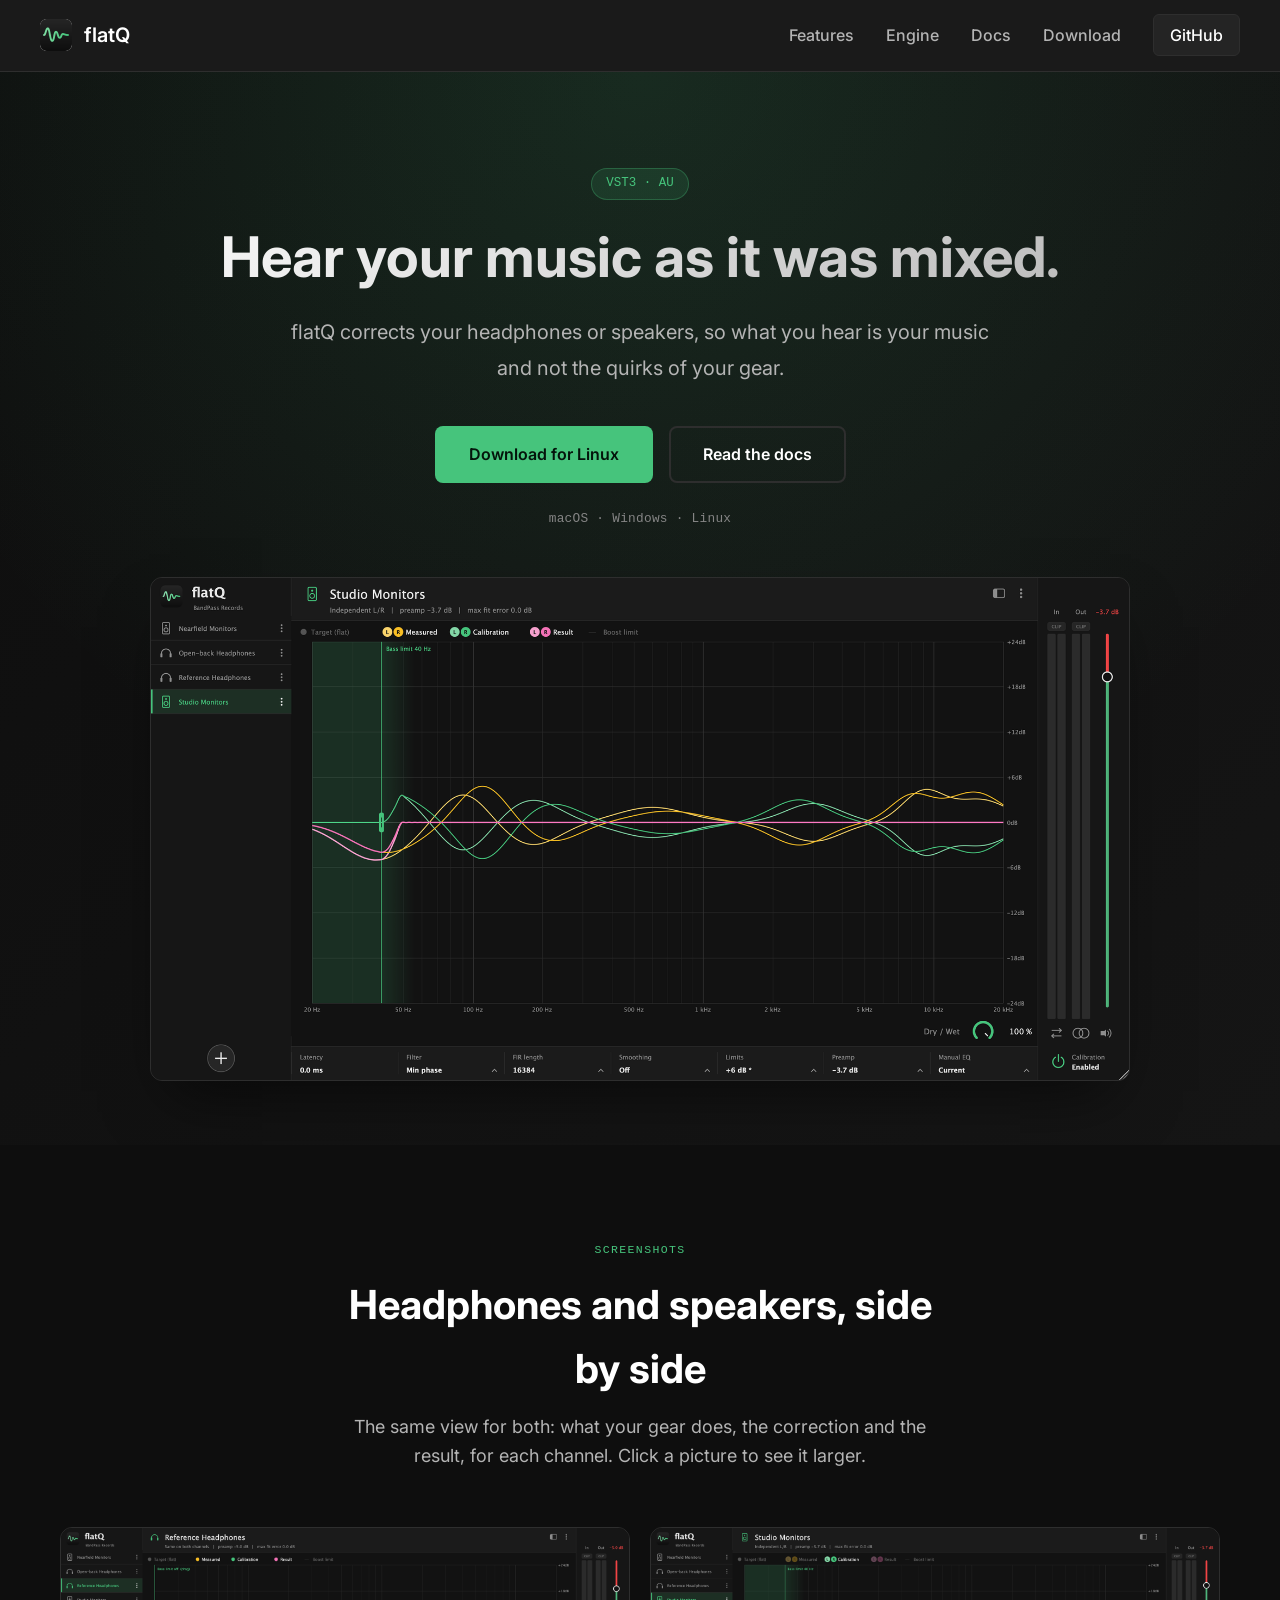
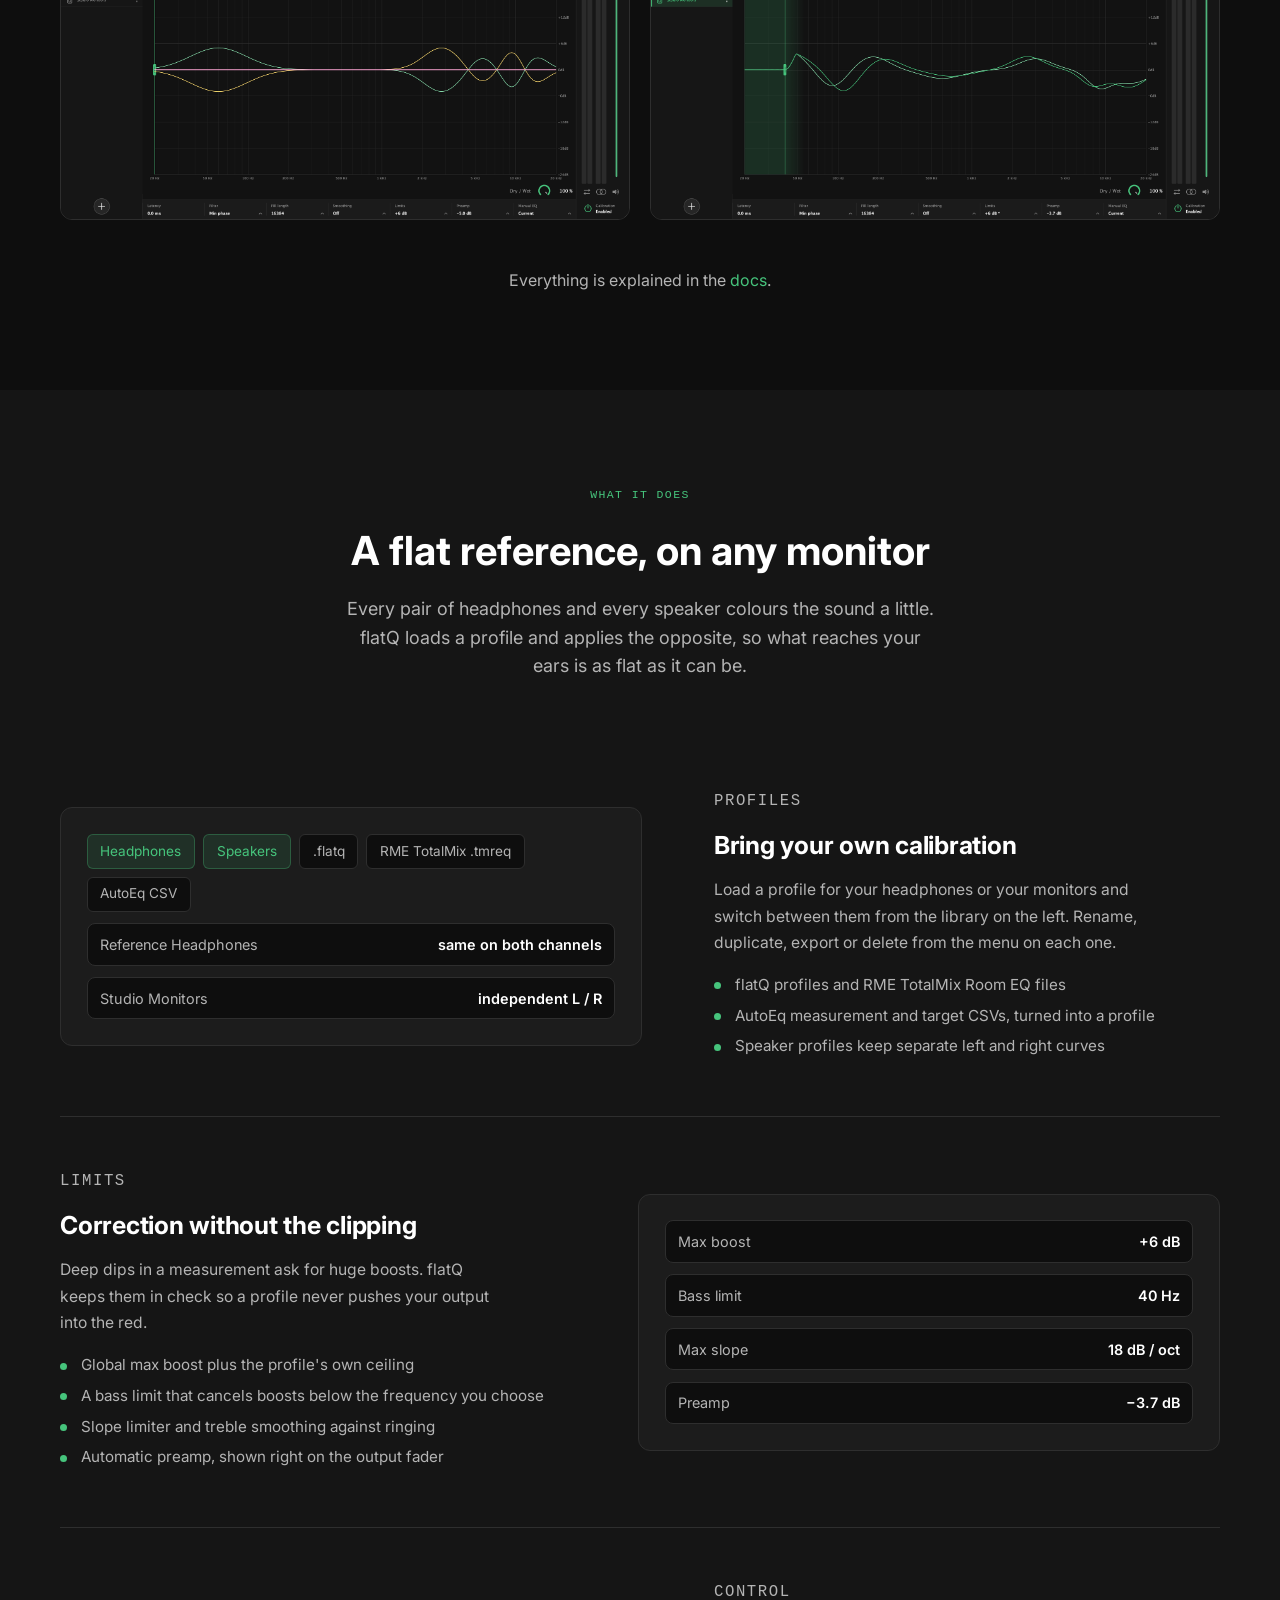
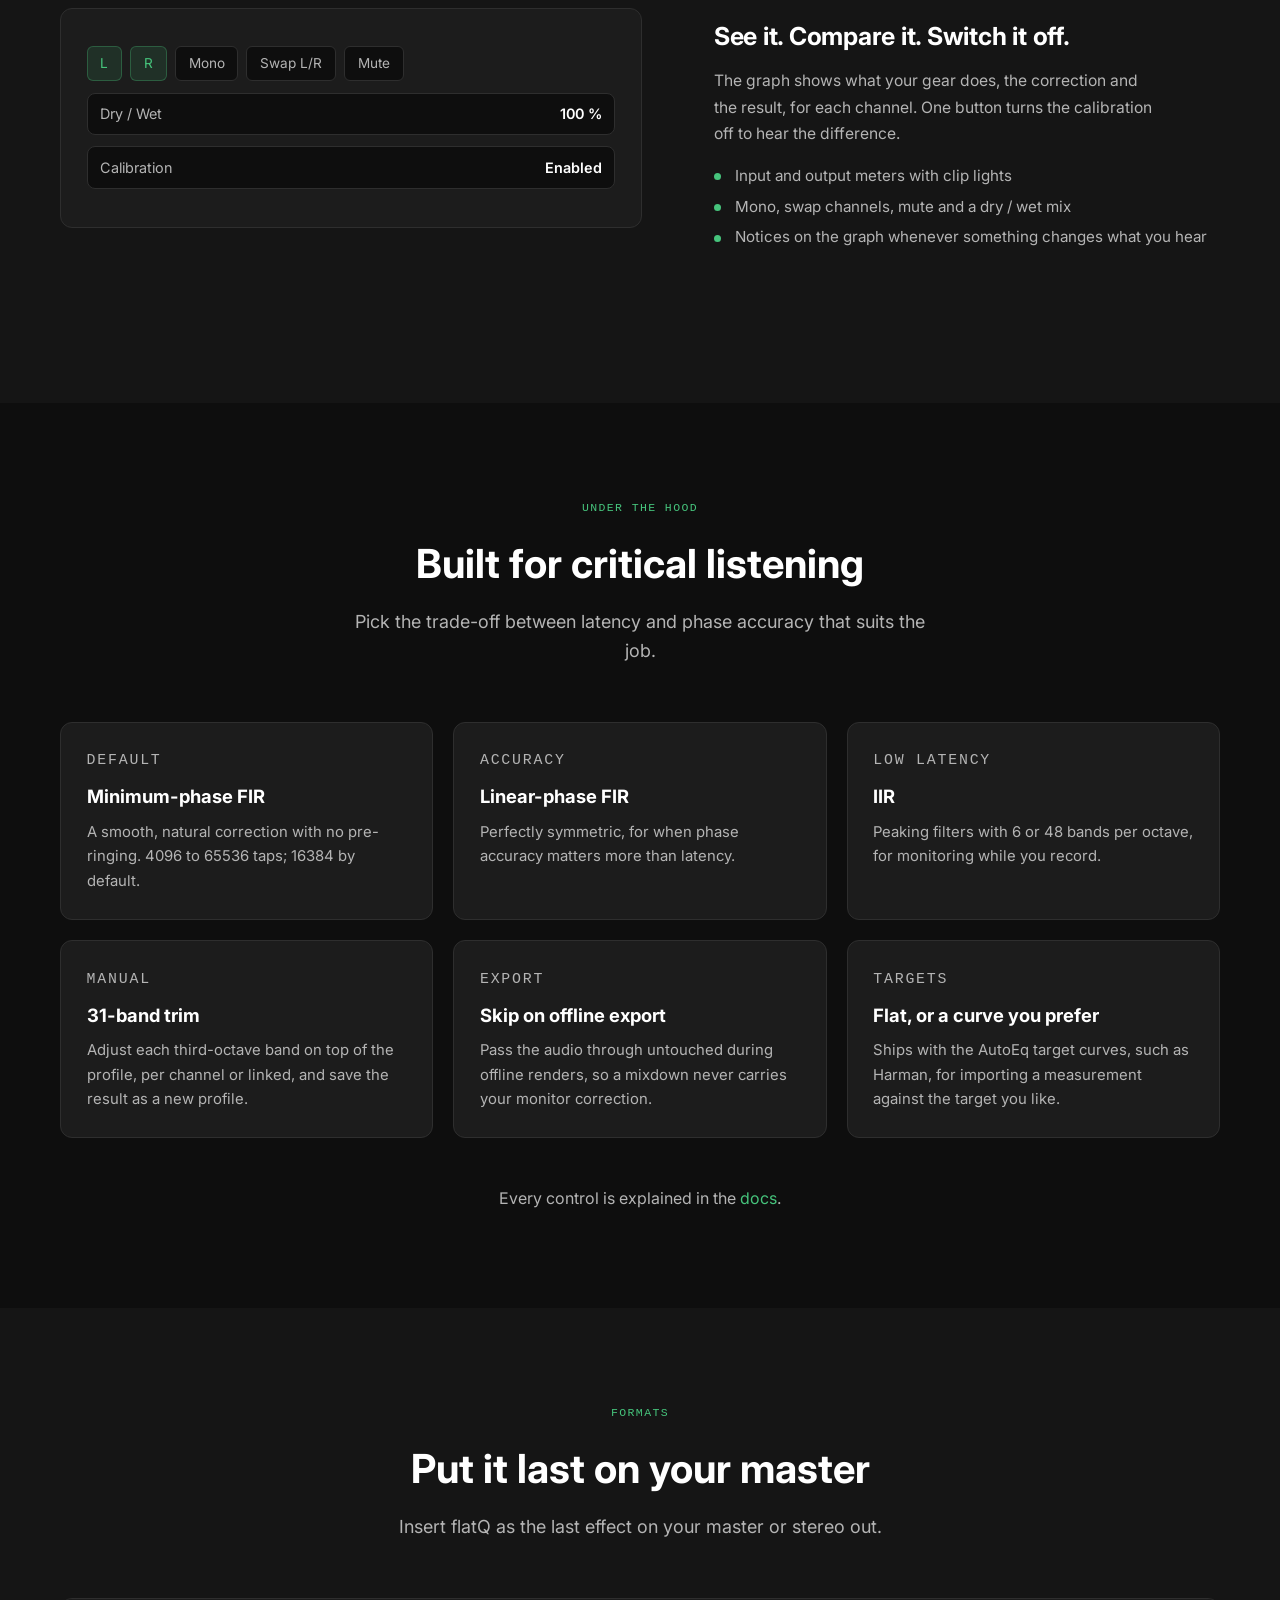
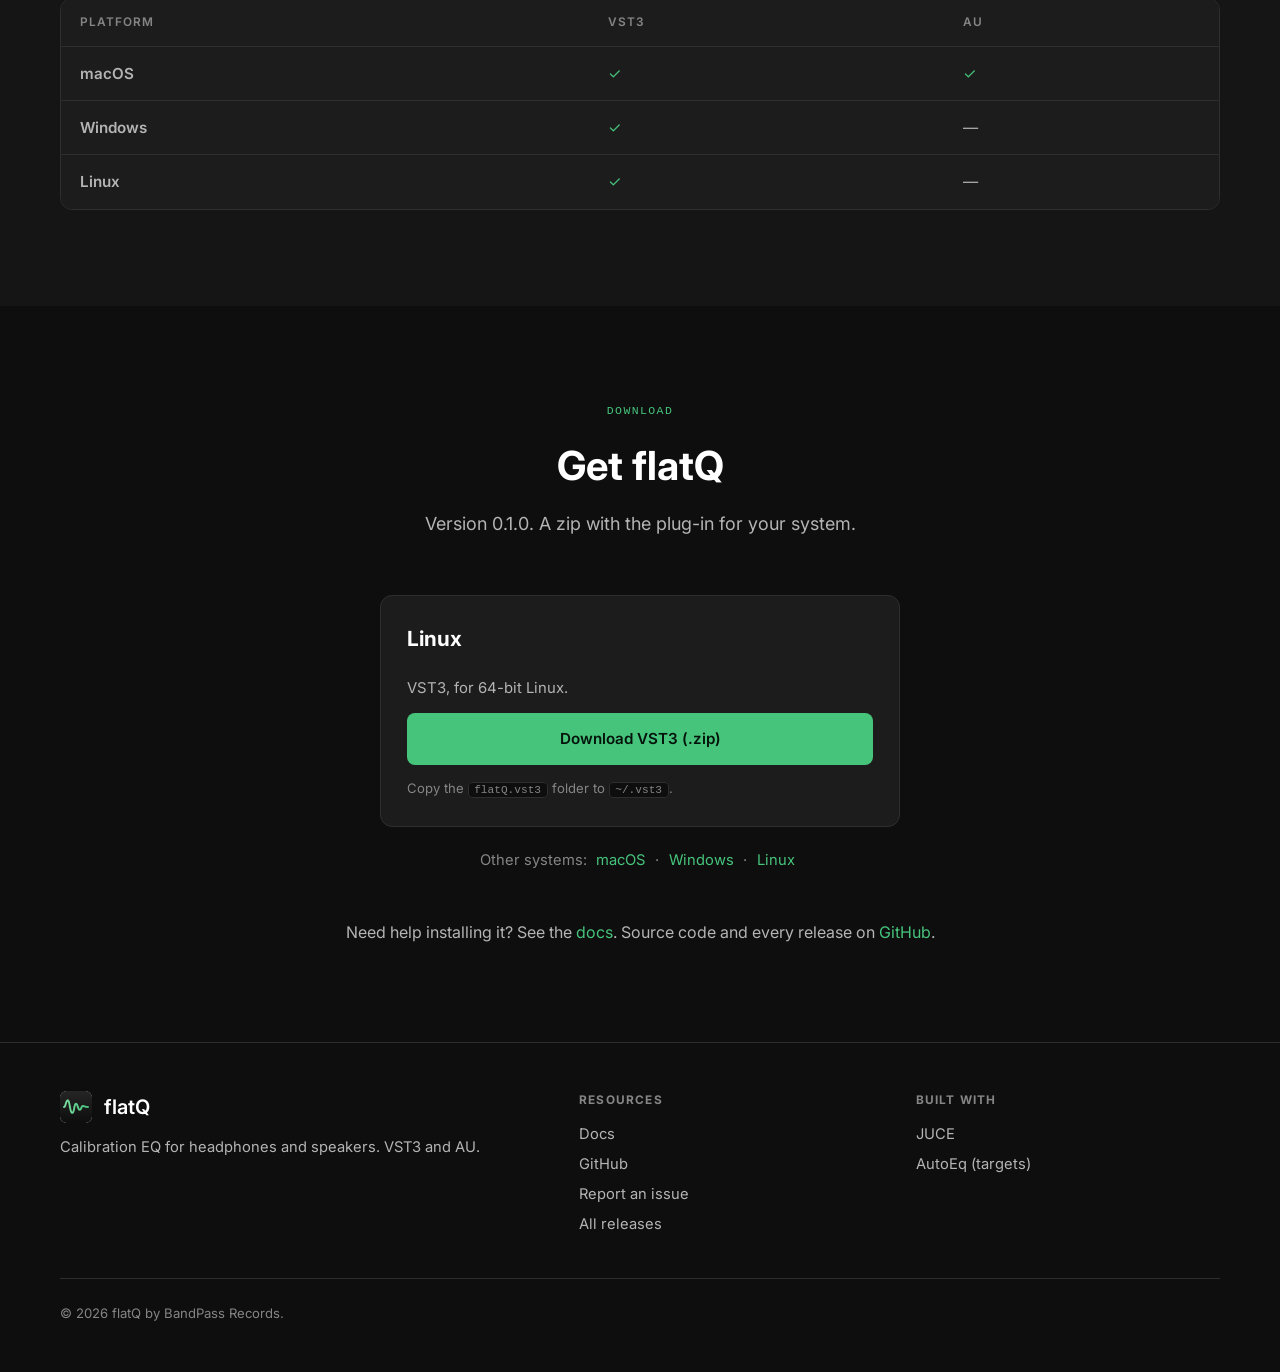
==== commit 5fa5c303: "Download links for the newest release" ====
--- a/index.html
+++ b/index.html
@@ -170,18 +170,18 @@
     <div class="section-head">
       <p class="eyebrow mono">Download</p>
       <h2 class="section-title">Get flatQ</h2>
-      <p class="section-subtitle"><span data-version></span> A zip with the plug-in for your system.</p>
+      <p class="section-subtitle"><span data-version>Version 0.1.0.</span> A zip with the plug-in for your system.</p>
     </div>
     <div class="dl dl-one">
       <div class="card dl-card" data-os="mac"><h3>macOS</h3><p>VST3 and Audio Unit, for Intel and Apple silicon.</p>
-        <a class="btn btn-primary" data-asset="flatQ-VST3-macOS.zip" href="https://github.com/bandpassrecords/flatQ/releases/latest">Download VST3 (.zip)</a>
-        <a class="btn btn-ghost" data-asset="flatQ-AU-macOS.zip" href="https://github.com/bandpassrecords/flatQ/releases/latest">Download AU (.zip)</a>
+        <a class="btn btn-primary" data-asset="flatQ-VST3-macOS.zip" href="https://github.com/bandpassrecords/flatQ/releases/download/v0.1.0/flatQ-VST3-macOS.zip">Download VST3 (.zip)</a>
+        <a class="btn btn-ghost" data-asset="flatQ-AU-macOS.zip" href="https://github.com/bandpassrecords/flatQ/releases/download/v0.1.0/flatQ-AU-macOS.zip">Download AU (.zip)</a>
         <p class="note">Copy <code>flatQ.vst3</code> to <code>~/Library/Audio/Plug-Ins/VST3</code> and <code>flatQ.component</code> to <code>~/Library/Audio/Plug-Ins/Components</code>.</p></div>
       <div class="card dl-card" data-os="win"><h3>Windows</h3><p>VST3, for 64-bit Windows.</p>
-        <a class="btn btn-primary" data-asset="flatQ-VST3-Windows.zip" href="https://github.com/bandpassrecords/flatQ/releases/latest">Download VST3 (.zip)</a>
+        <a class="btn btn-primary" data-asset="flatQ-VST3-Windows.zip" href="https://github.com/bandpassrecords/flatQ/releases/download/v0.1.0/flatQ-VST3-Windows.zip">Download VST3 (.zip)</a>
         <p class="note">Copy the <code>flatQ.vst3</code> folder to <code>C:\Program Files\Common Files\VST3</code>.</p></div>
       <div class="card dl-card" data-os="linux"><h3>Linux</h3><p>VST3, for 64-bit Linux.</p>
-        <a class="btn btn-primary" data-asset="flatQ-VST3-Linux.zip" href="https://github.com/bandpassrecords/flatQ/releases/latest">Download VST3 (.zip)</a>
+        <a class="btn btn-primary" data-asset="flatQ-VST3-Linux.zip" href="https://github.com/bandpassrecords/flatQ/releases/download/v0.1.0/flatQ-VST3-Linux.zip">Download VST3 (.zip)</a>
         <p class="note">Copy the <code>flatQ.vst3</code> folder to <code>~/.vst3</code>.</p></div>
     </div>
     <p class="dl-other">Other systems: <a href="#download" data-pick="mac">macOS</a> · <a href="#download" data-pick="win">Windows</a> · <a href="#download" data-pick="linux">Linux</a></p>
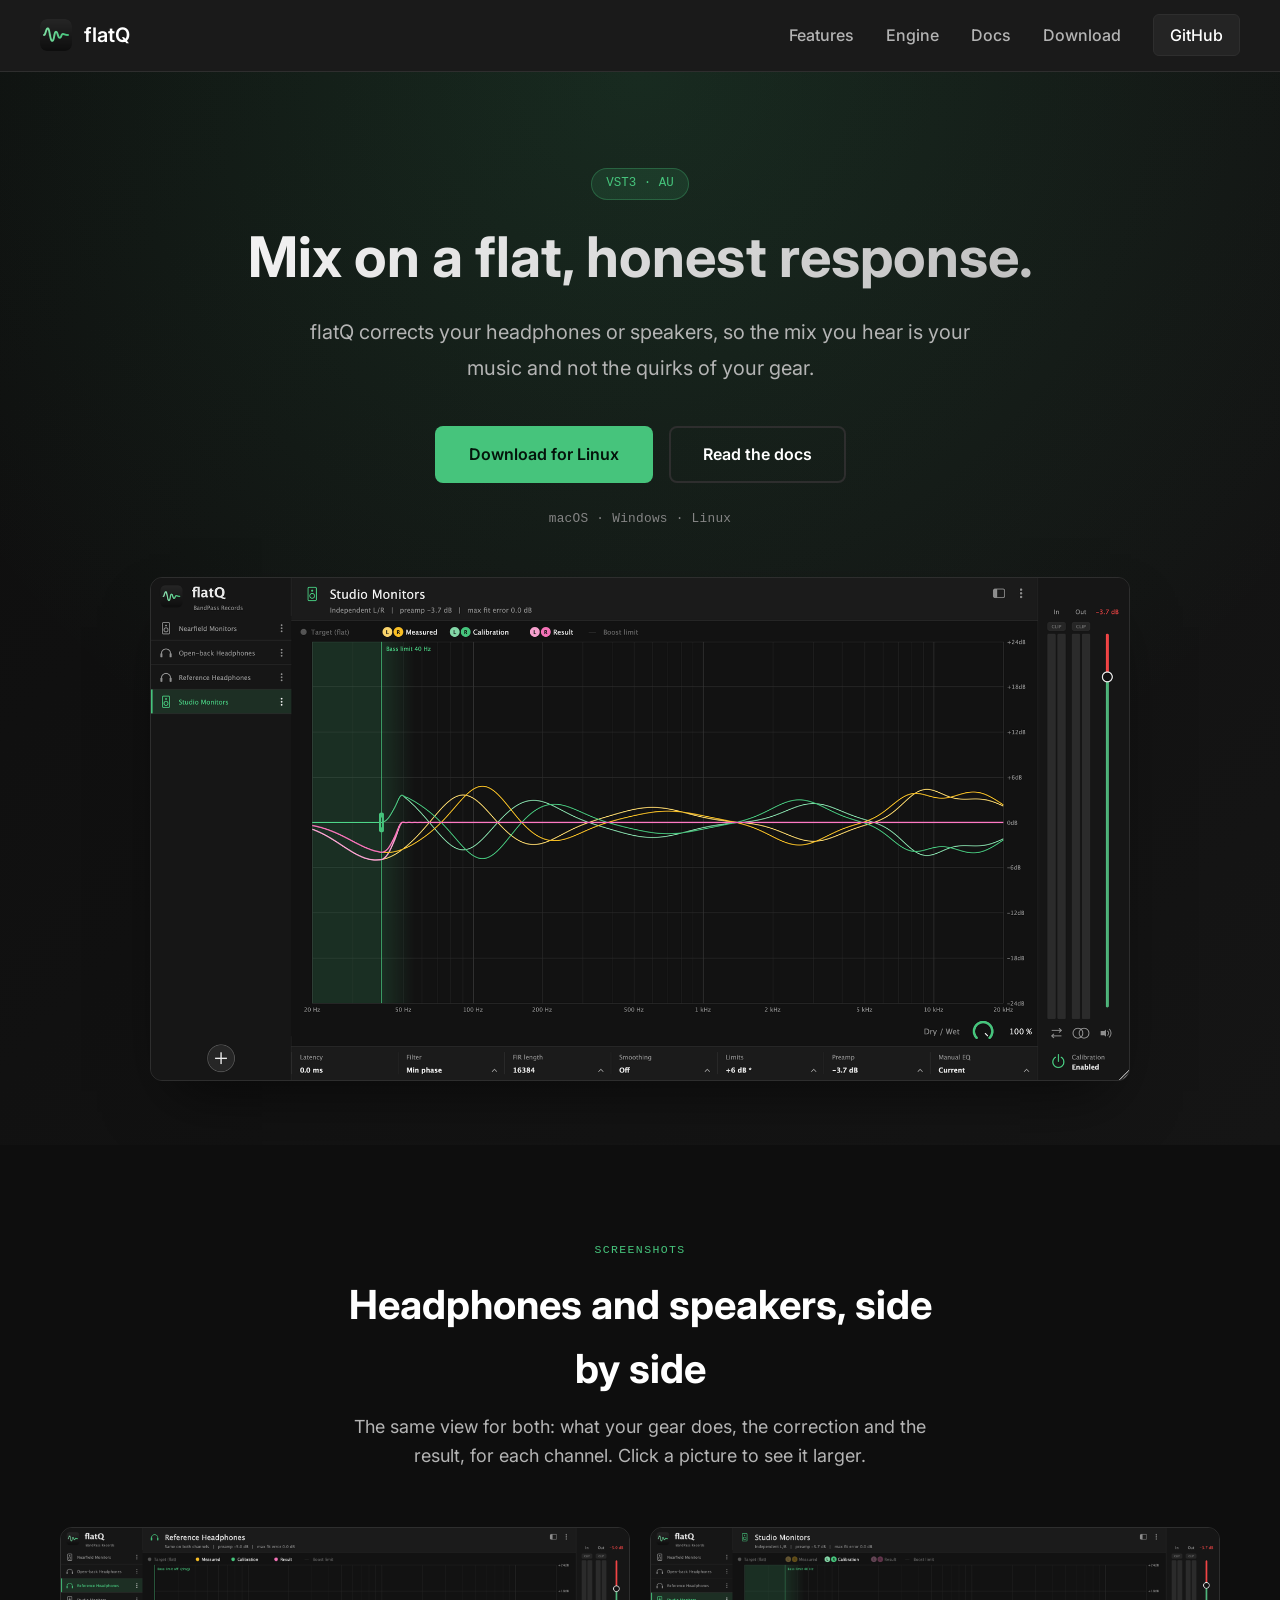
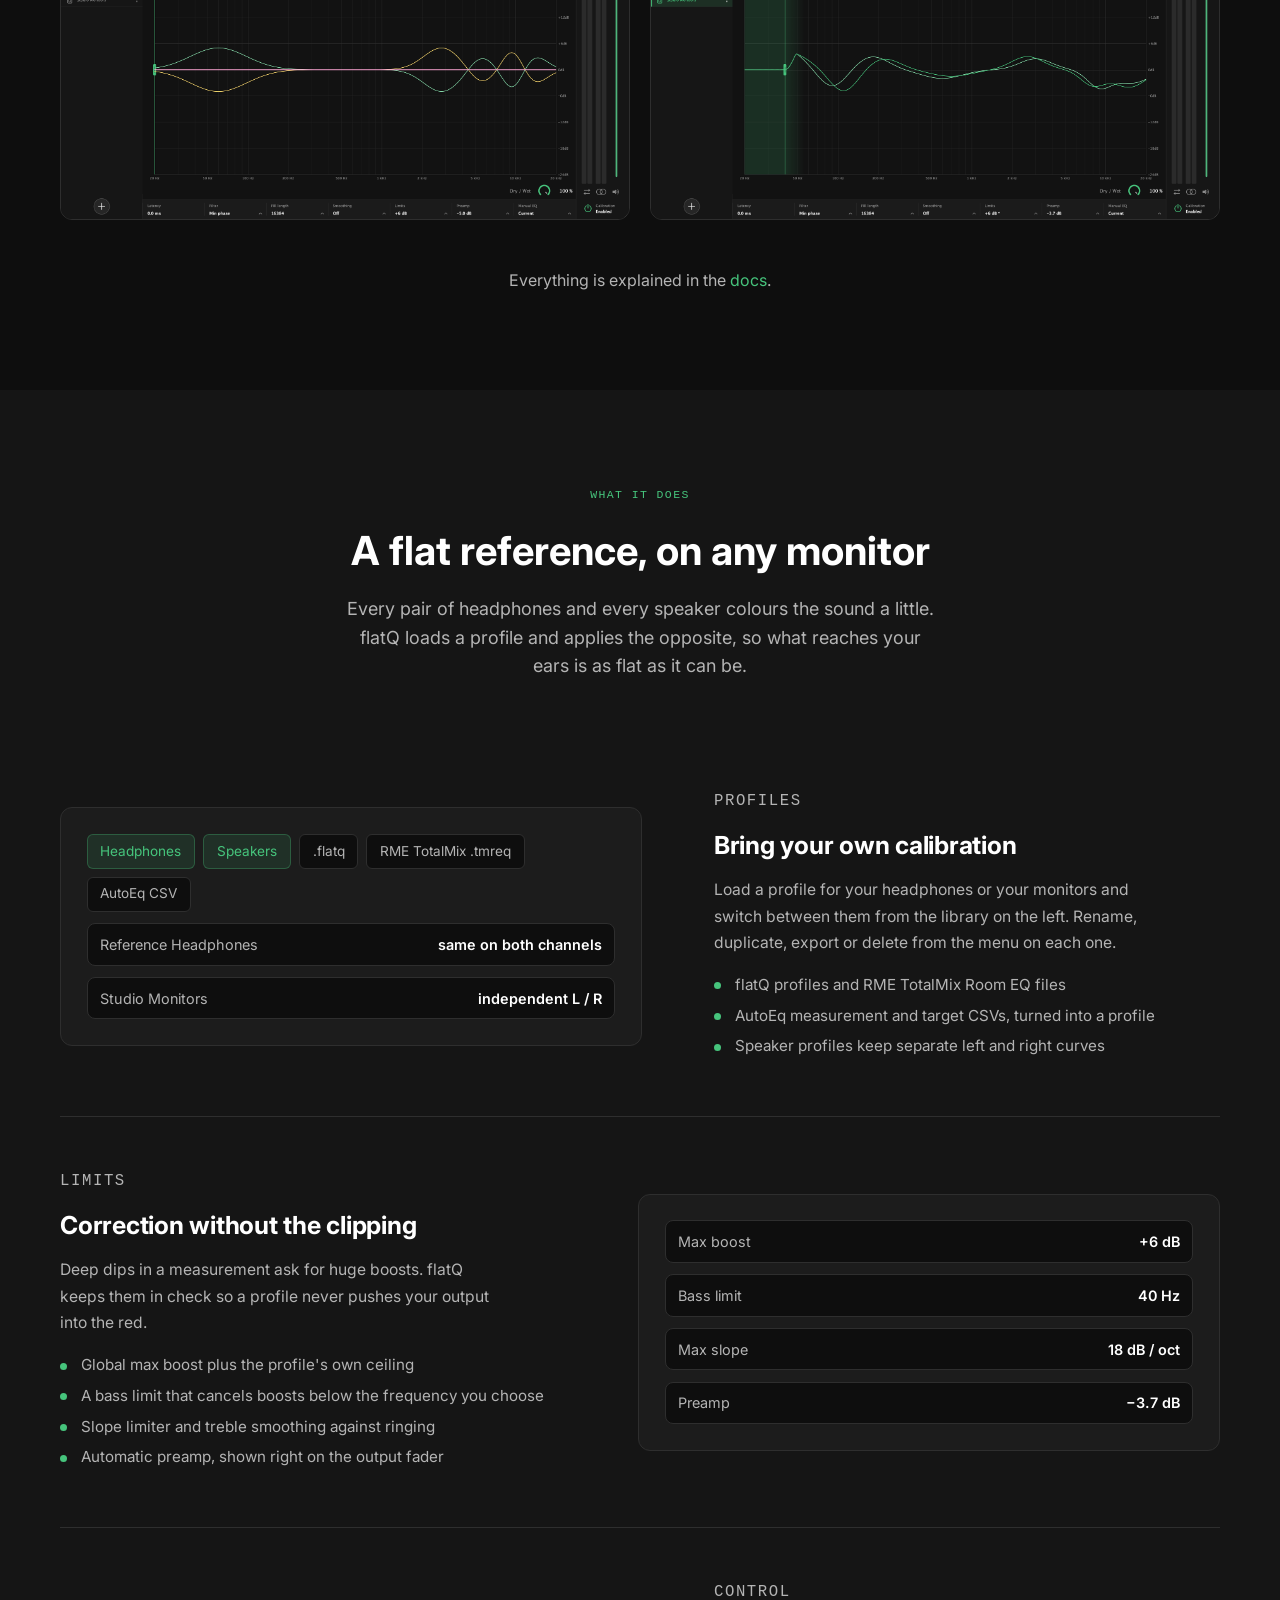
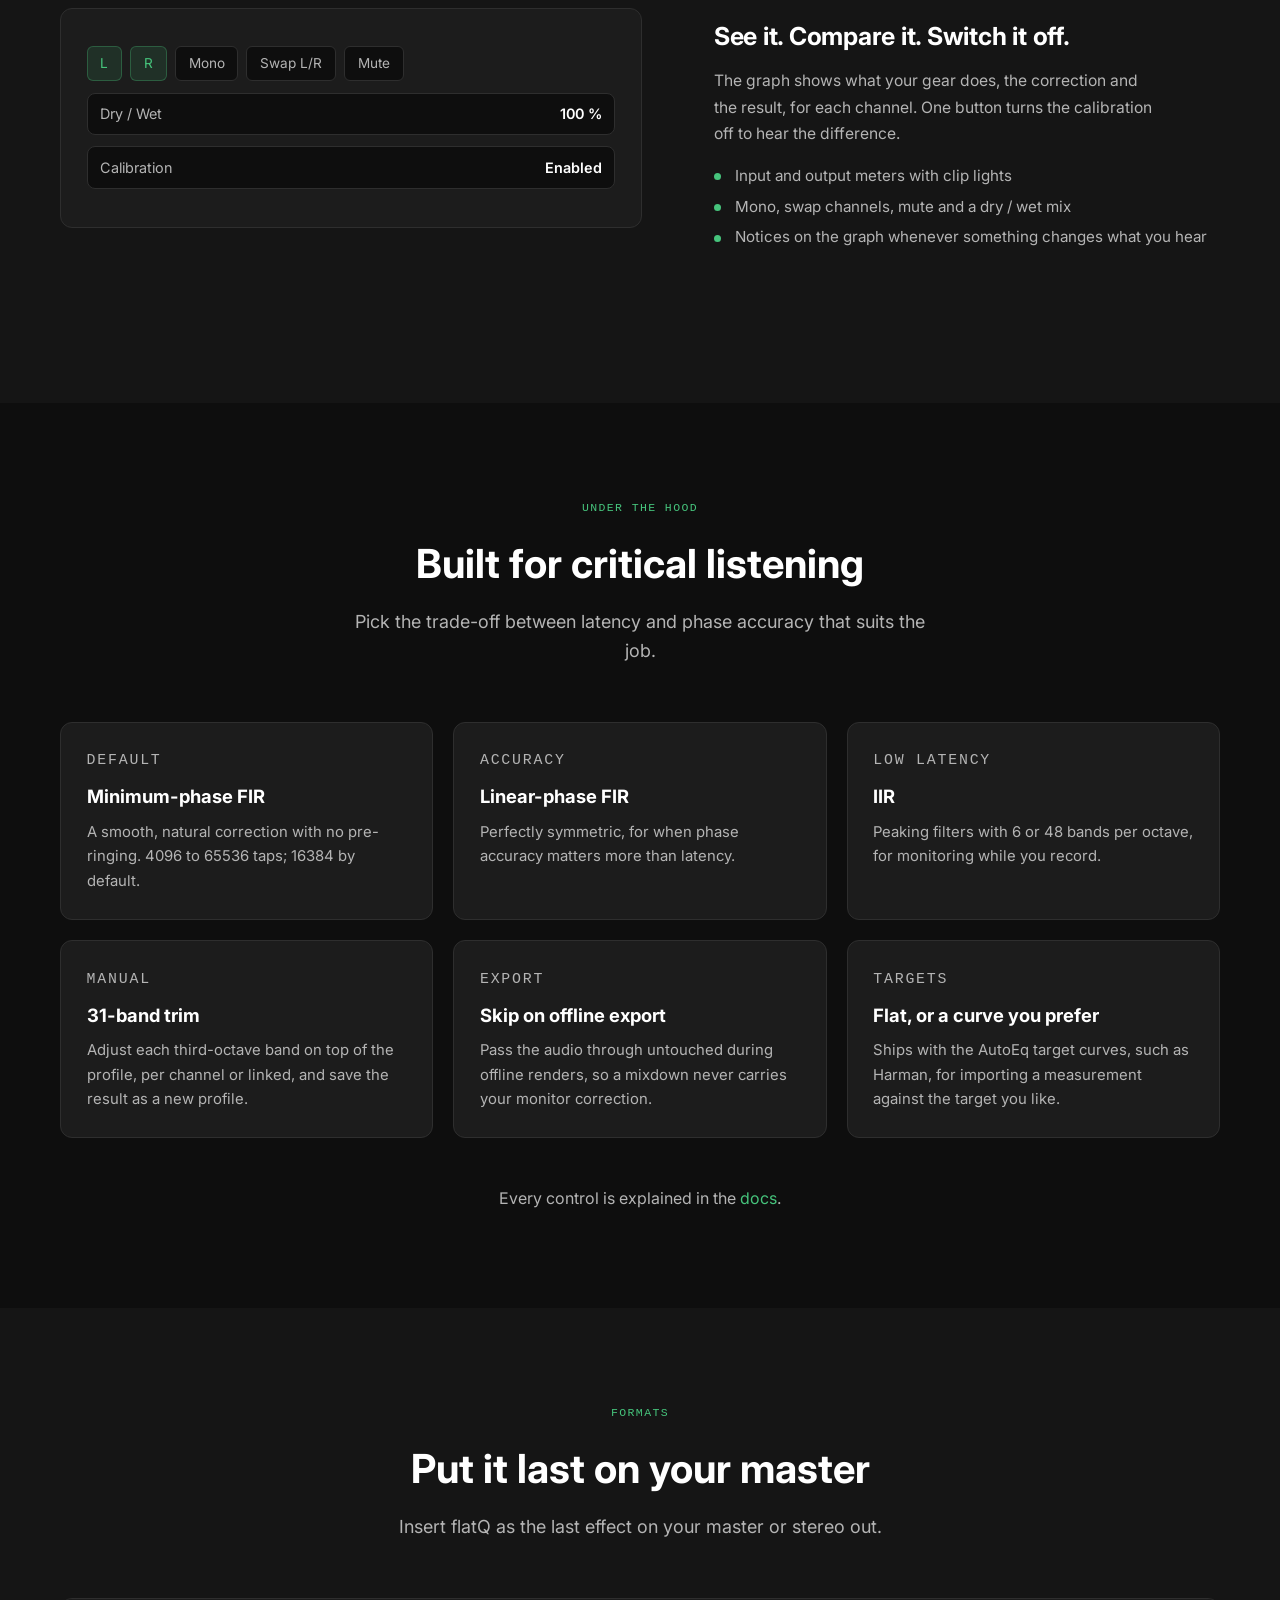
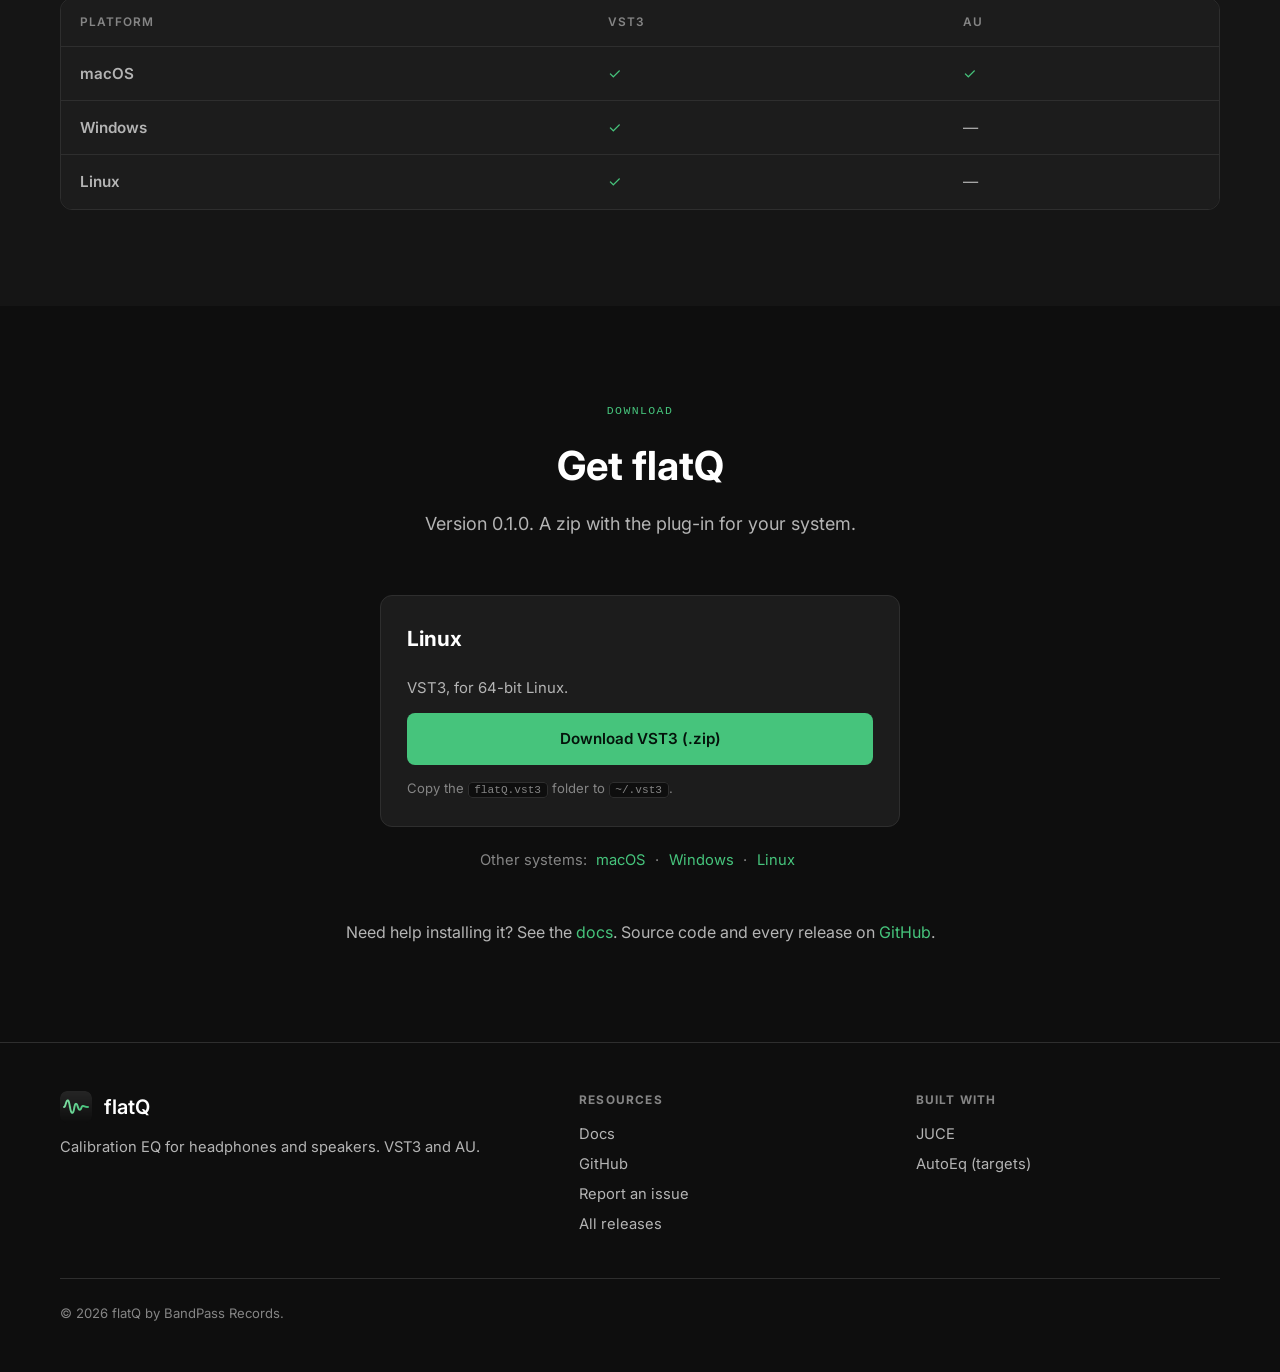
==== commit 2fc5b059: "Hero: aim the tagline at producers and mixers Co-Authored-By: Claude Sonnet 5.5 <noreply@anthropic.c" ====
--- a/index.html
+++ b/index.html
@@ -4,7 +4,7 @@
 <meta charset="utf-8">
 <meta name="viewport" content="width=device-width, initial-scale=1">
 <title>flatQ — Calibrate your headphones and speakers</title>
-<meta name="description" content="flatQ is a calibration EQ plug-in (VST3 and AU) that corrects your headphones or speakers so you hear your music as it was mixed.">
+<meta name="description" content="flatQ is a calibration EQ plug-in (VST3 and AU) that corrects your headphones or speakers so you can mix and produce on a flat, honest response.">
 <link rel="icon" href="img/icon.png">
 <link rel="preconnect" href="https://fonts.googleapis.com">
 <link rel="preconnect" href="https://fonts.gstatic.com" crossorigin>
@@ -30,8 +30,8 @@
 <section class="hero" style="padding-top:6rem">
   <div class="container hero-content">
     <a class="pill mono" href="#download">VST3 · AU</a>
-    <h1 class="hero-title">Hear your music as it was mixed.</h1>
-    <p class="hero-subtitle">flatQ corrects your headphones or speakers, so what you hear is your music and not the quirks of your gear.</p>
+    <h1 class="hero-title">Mix on a flat, honest response.</h1>
+    <p class="hero-subtitle">flatQ corrects your headphones or speakers, so the mix you hear is your music and not the quirks of your gear.</p>
     <div class="hero-buttons">
       <a class="btn btn-primary" href="#download">Download<span data-os-hide hidden> for <span data-os-name></span></span></a>
       <a class="btn btn-secondary" href="docs/">Read the docs</a>
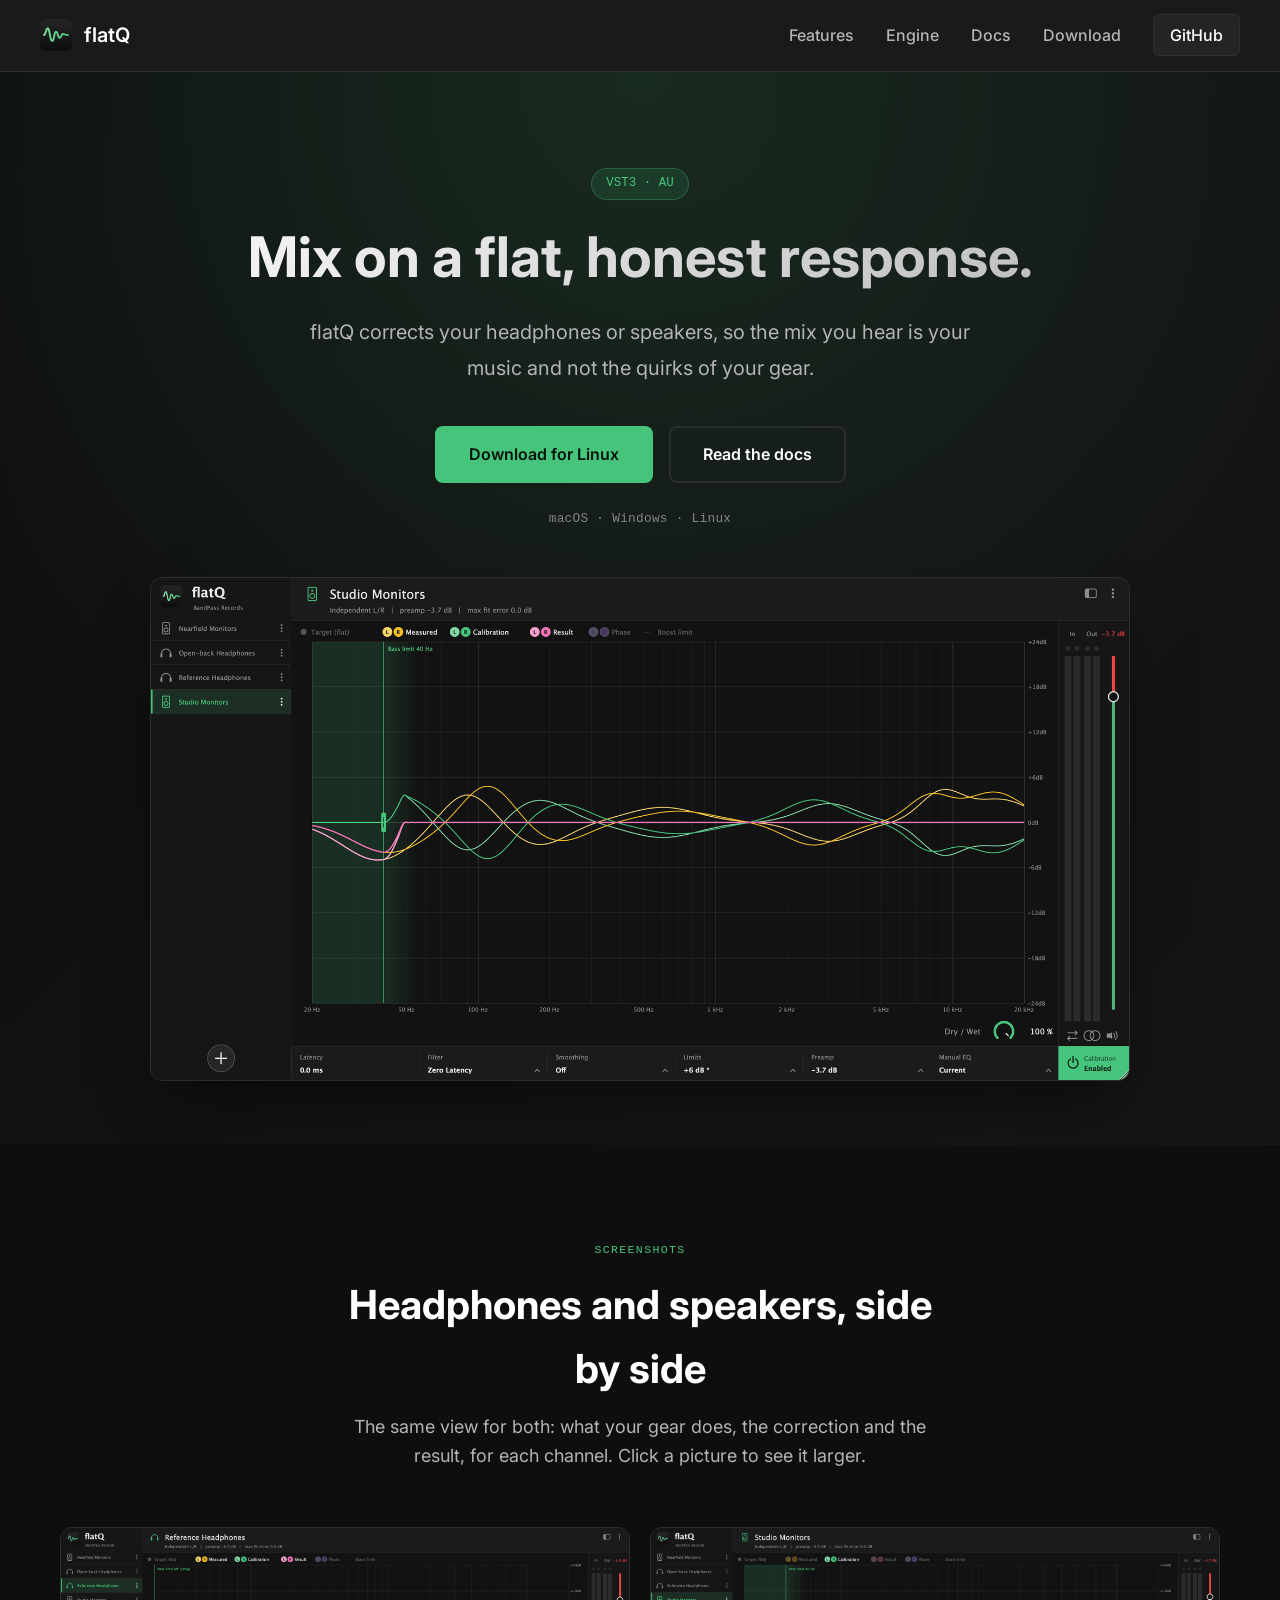
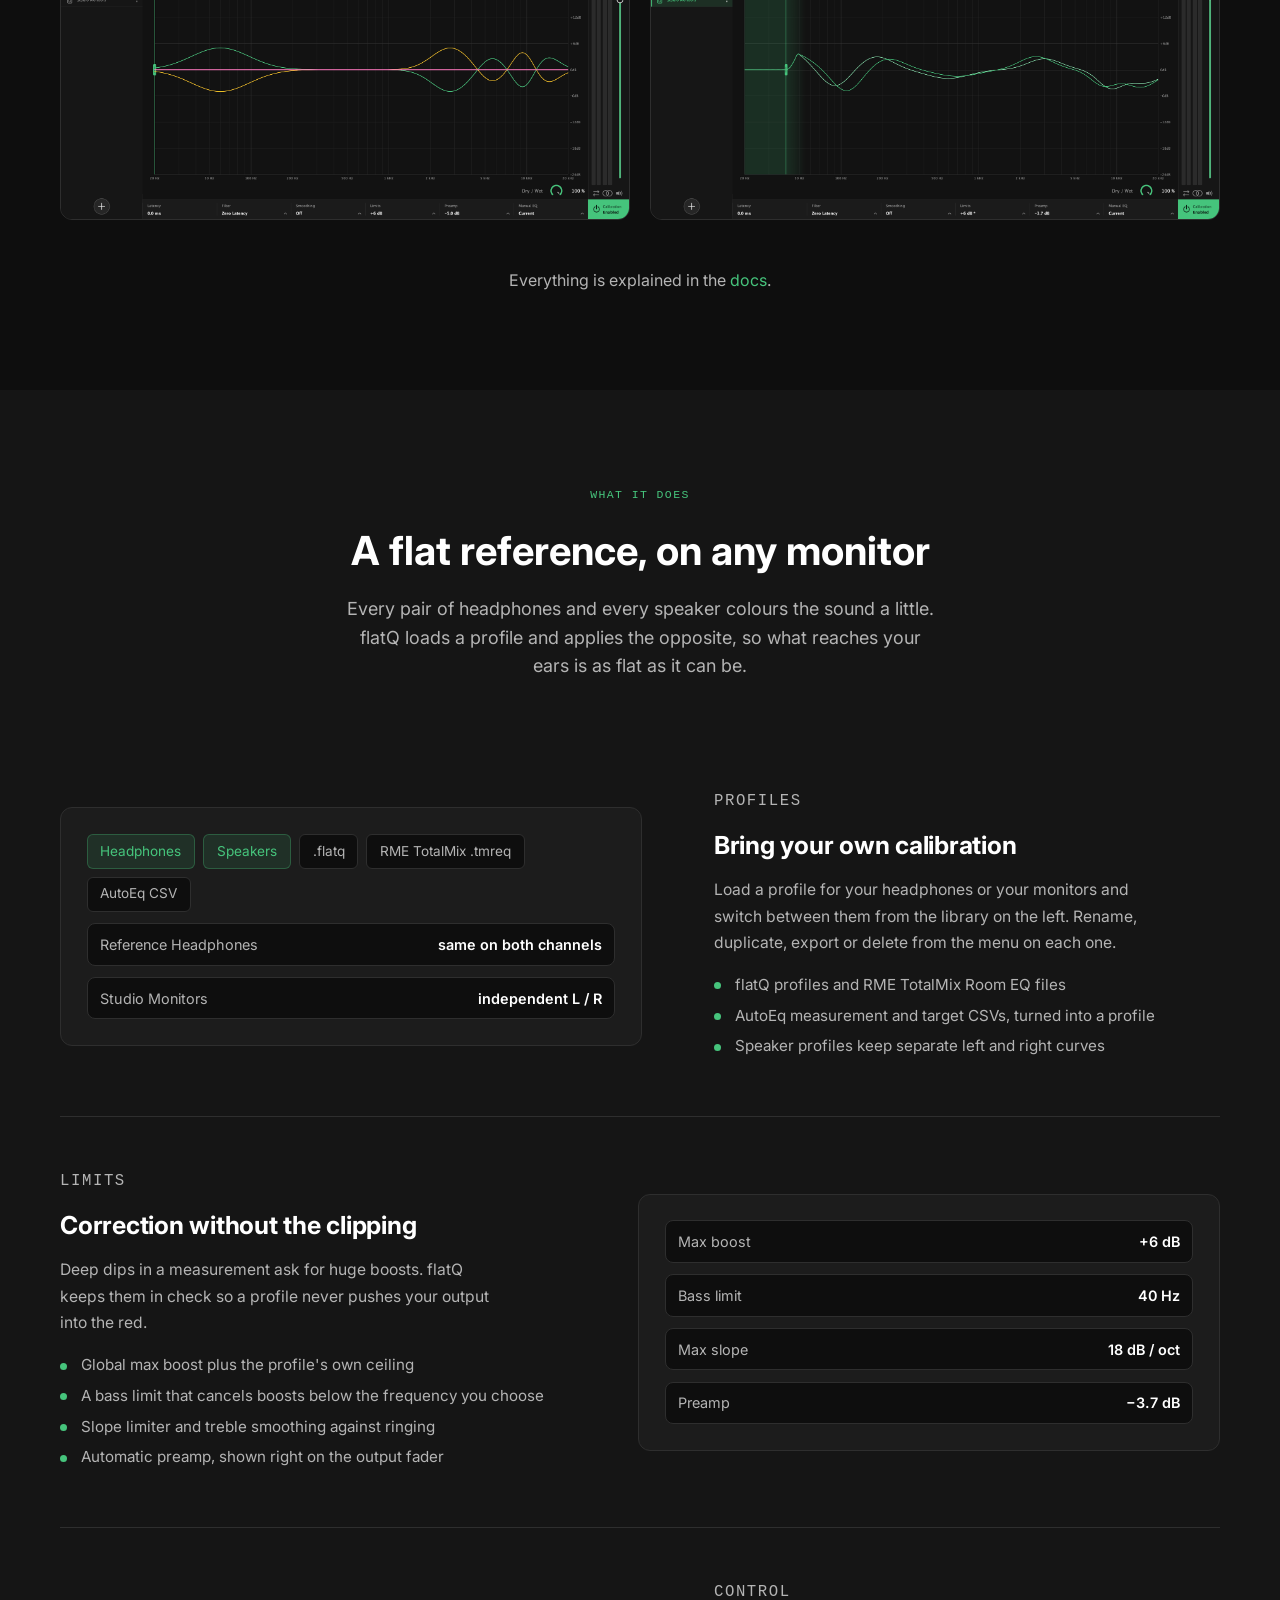
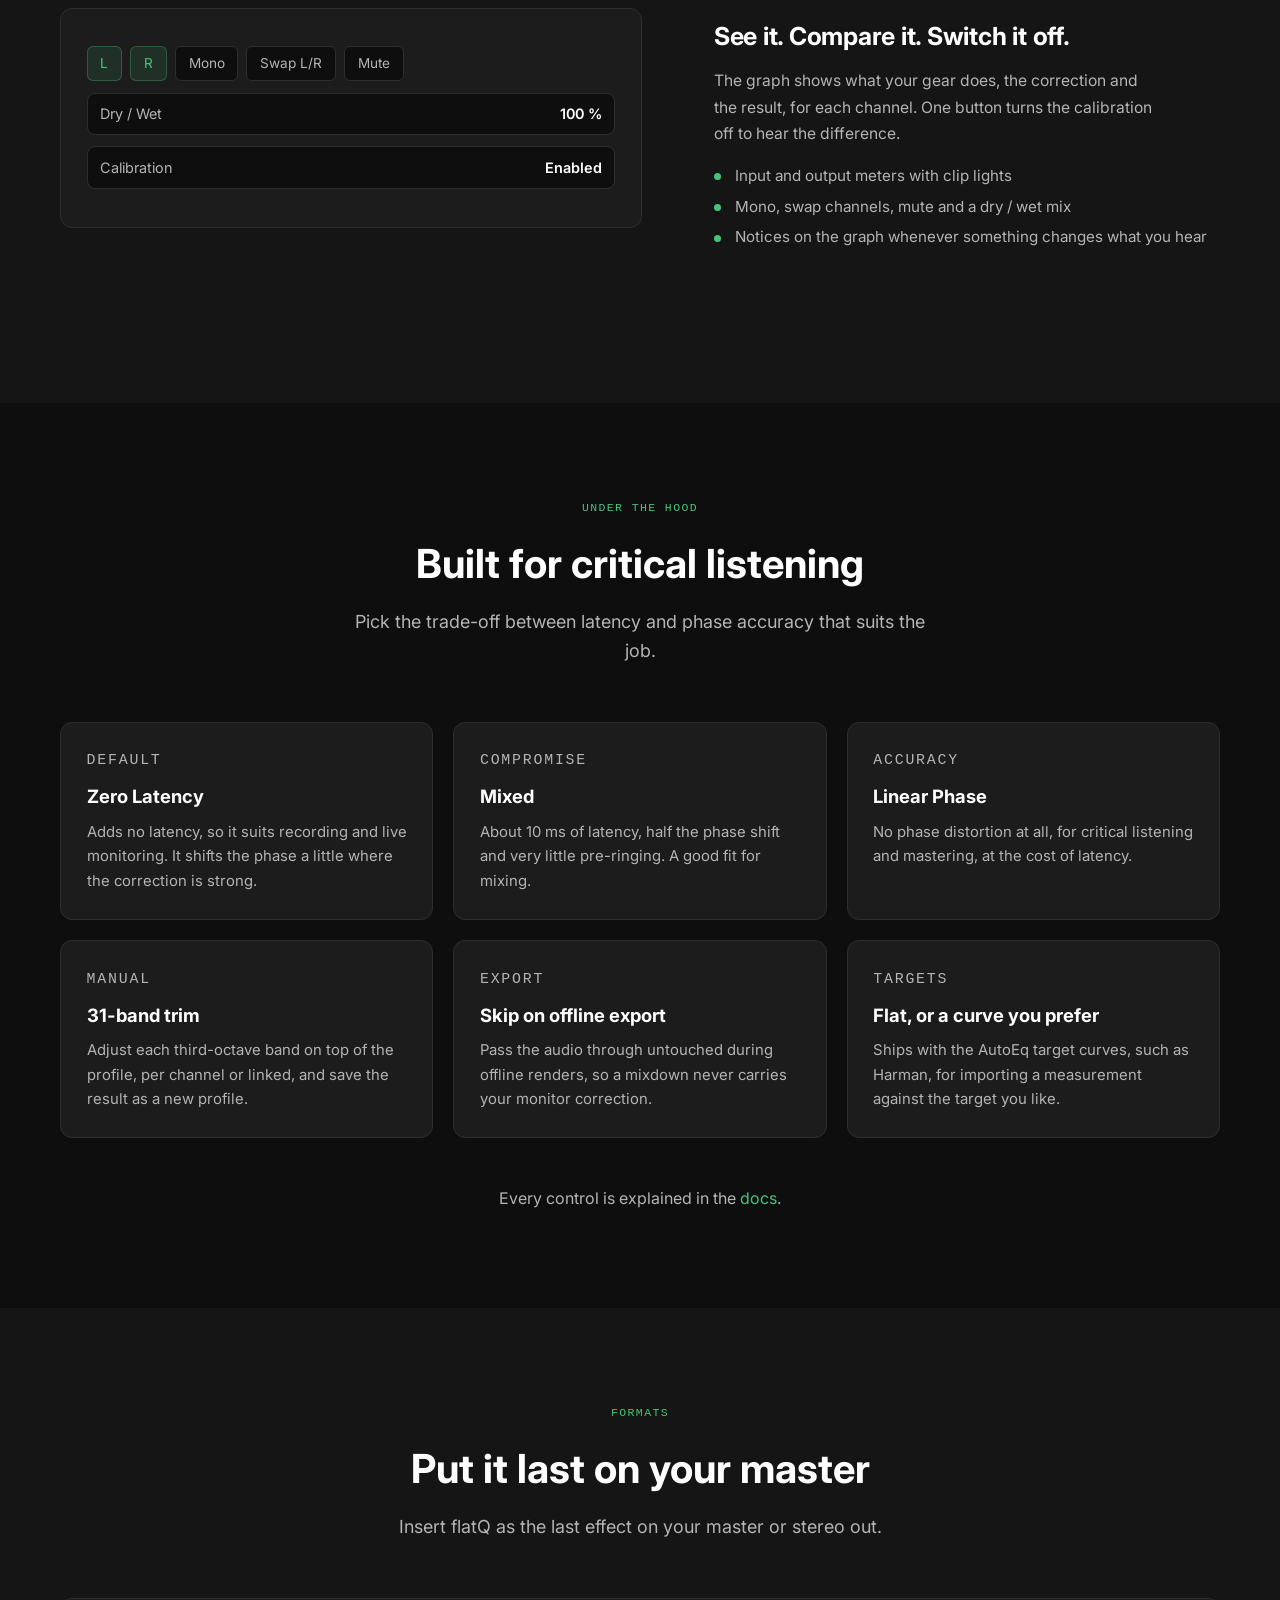
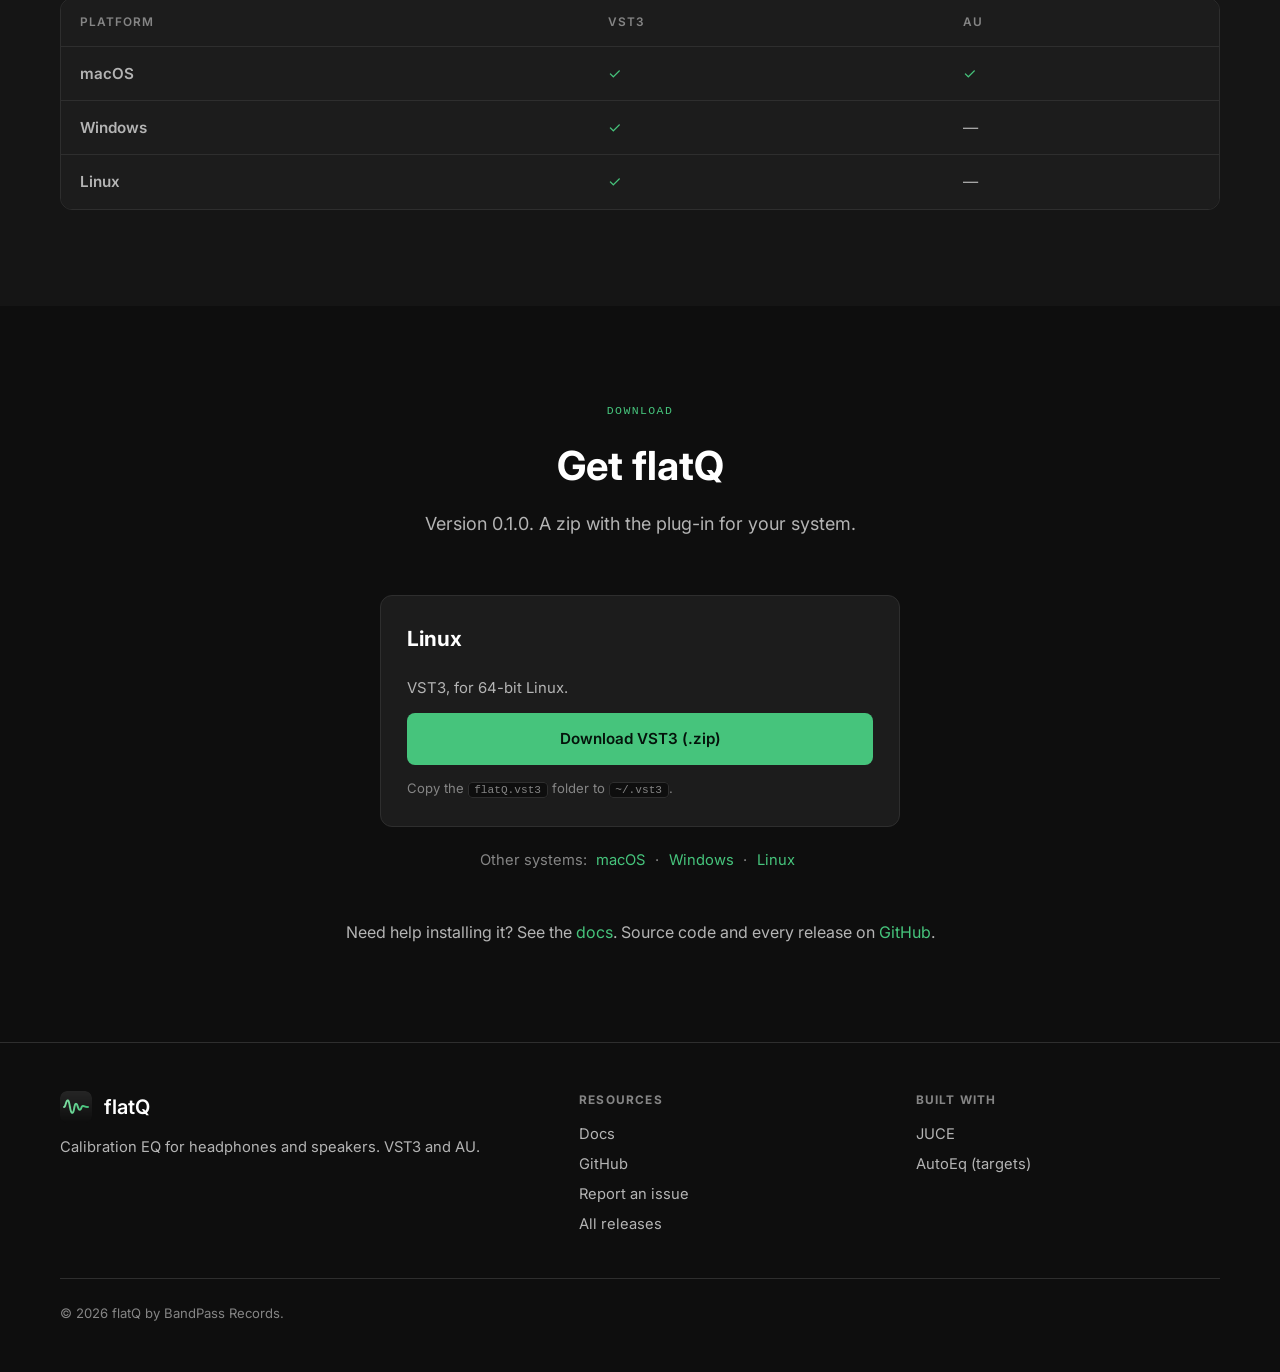
==== commit 67e4b6d7: "Screenshots for the new layout; docs and home page for the three filter types and the clip dots" ====
--- a/index.html
+++ b/index.html
@@ -134,9 +134,9 @@
       <p class="section-subtitle">Pick the trade-off between latency and phase accuracy that suits the job.</p>
     </div>
     <div class="grid">
-      <div class="card"><p class="eyebrow mono">Default</p><h3>Minimum-phase FIR</h3><p>A smooth, natural correction with no pre-ringing. 4096 to 65536 taps; 16384 by default.</p></div>
-      <div class="card"><p class="eyebrow mono">Accuracy</p><h3>Linear-phase FIR</h3><p>Perfectly symmetric, for when phase accuracy matters more than latency.</p></div>
-      <div class="card"><p class="eyebrow mono">Low latency</p><h3>IIR</h3><p>Peaking filters with 6 or 48 bands per octave, for monitoring while you record.</p></div>
+      <div class="card"><p class="eyebrow mono">Default</p><h3>Zero Latency</h3><p>Adds no latency, so it suits recording and live monitoring. It shifts the phase a little where the correction is strong.</p></div>
+      <div class="card"><p class="eyebrow mono">Compromise</p><h3>Mixed</h3><p>About 10 ms of latency, half the phase shift and very little pre-ringing. A good fit for mixing.</p></div>
+      <div class="card"><p class="eyebrow mono">Accuracy</p><h3>Linear Phase</h3><p>No phase distortion at all, for critical listening and mastering, at the cost of latency.</p></div>
       <div class="card"><p class="eyebrow mono">Manual</p><h3>31-band trim</h3><p>Adjust each third-octave band on top of the profile, per channel or linked, and save the result as a new profile.</p></div>
       <div class="card"><p class="eyebrow mono">Export</p><h3>Skip on offline export</h3><p>Pass the audio through untouched during offline renders, so a mixdown never carries your monitor correction.</p></div>
       <div class="card"><p class="eyebrow mono">Targets</p><h3>Flat, or a curve you prefer</h3><p>Ships with the AutoEq target curves, such as Harman, for importing a measurement against the target you like.</p></div>
